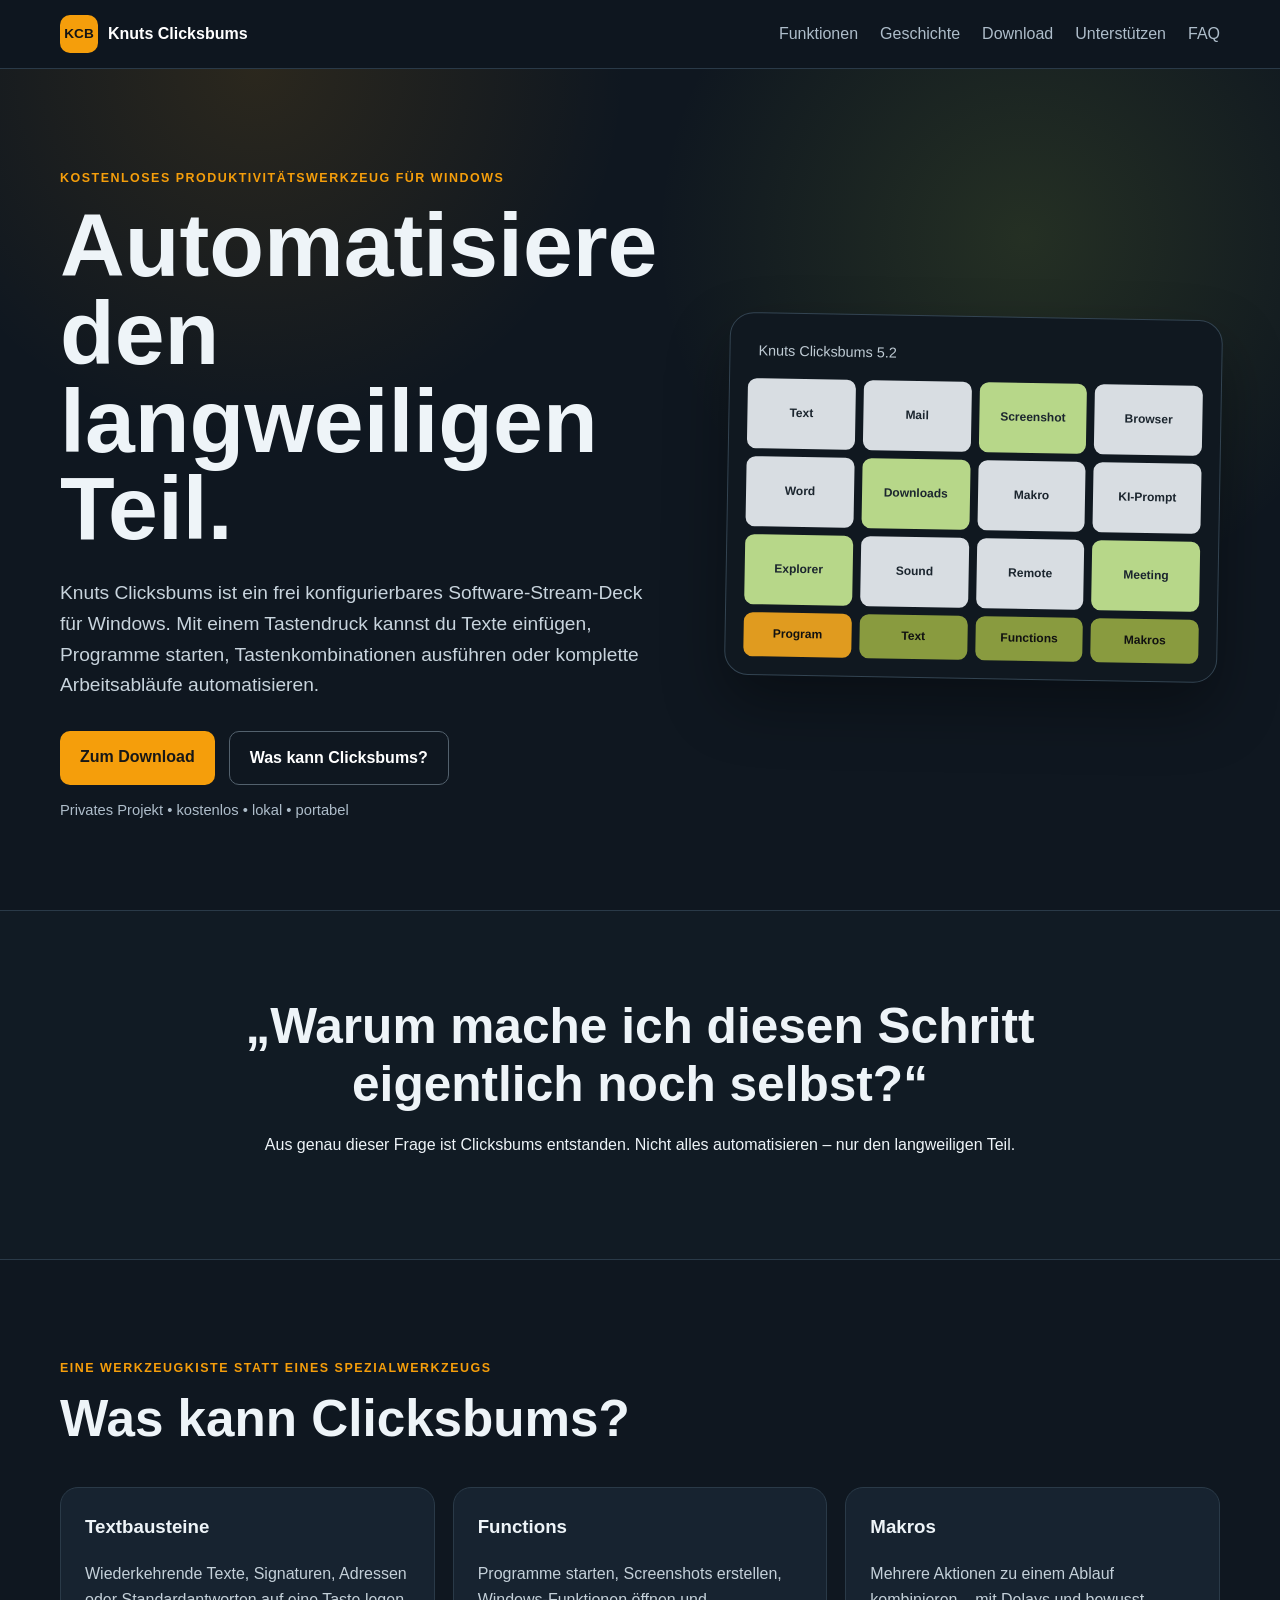
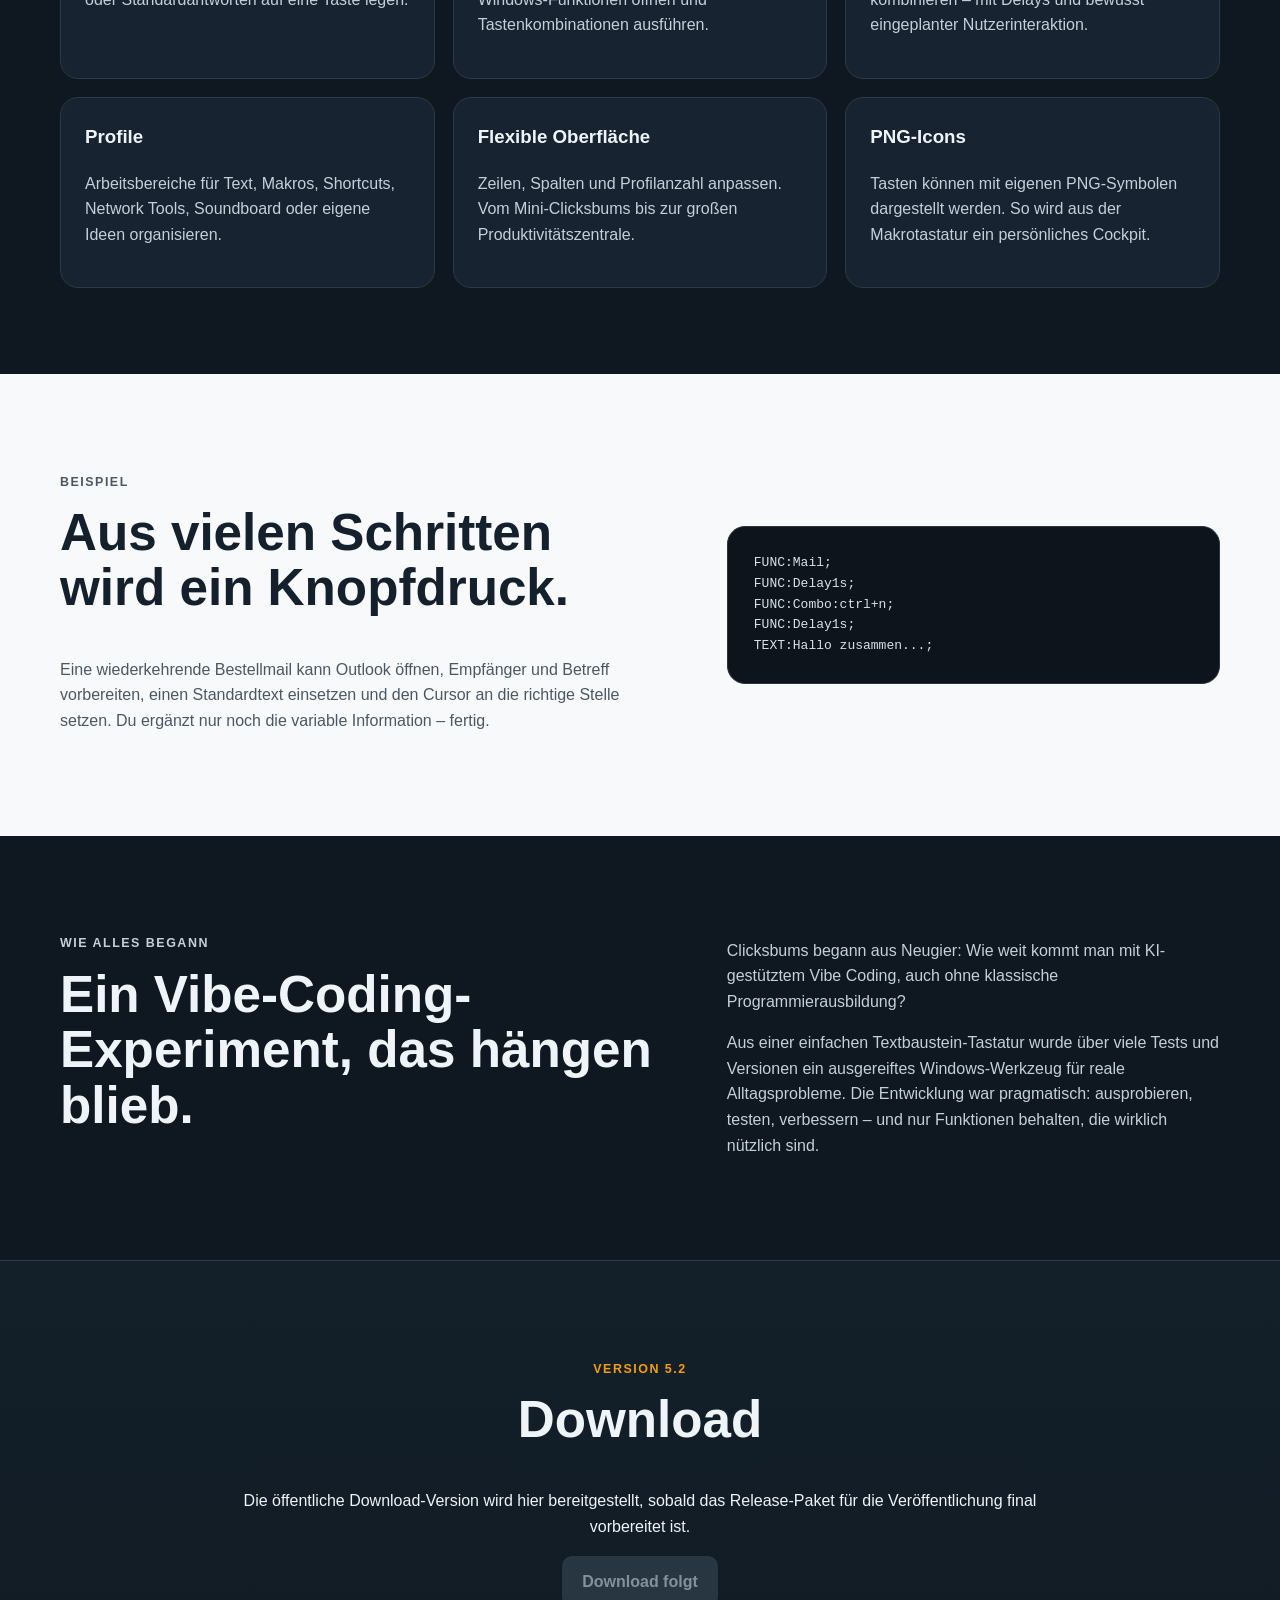
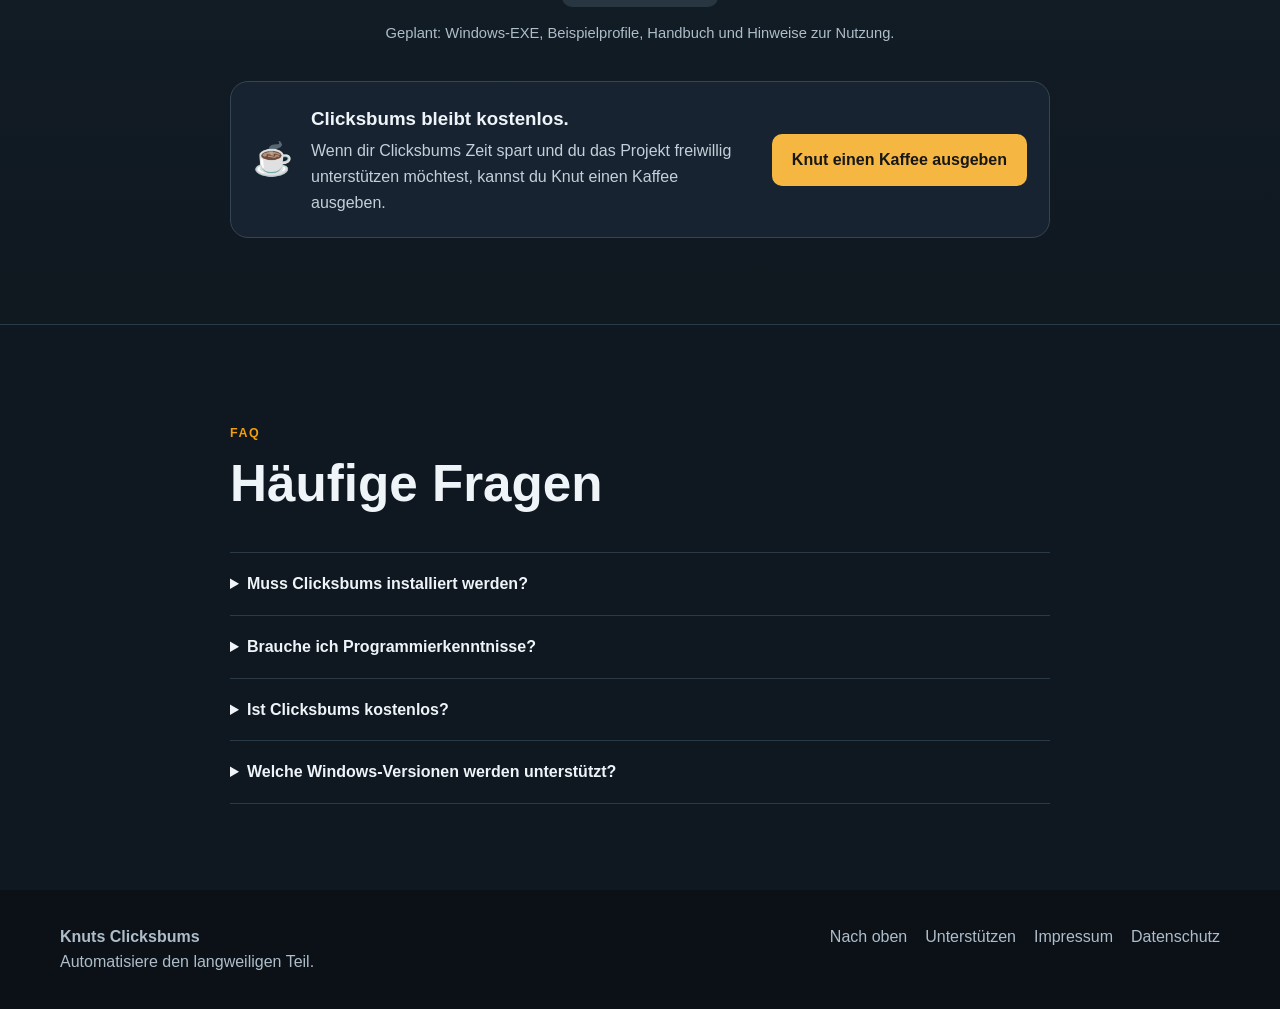
==== index.html @ 3aa2ce36 "Add files via upload" ====
<!doctype html>
<html lang="de">
<head>
  <meta charset="utf-8">
  <meta name="viewport" content="width=device-width,initial-scale=1">
  <meta name="description" content="Knuts Clicksbums – kostenloses Windows-Produktivitätswerkzeug für Textbausteine, Shortcuts, Makros, Profile und wiederkehrende Arbeitsabläufe.">
  <title>Knuts Clicksbums</title>
  <link rel="stylesheet" href="styles.css">
</head>
<body>
  <header class="site-header">
    <div class="wrap nav">
      <a class="brand" href="#top" aria-label="Knuts Clicksbums Startseite">
        <span class="brand-mark">KCB</span>
        <span>Knuts Clicksbums</span>
      </a>
      <nav aria-label="Hauptnavigation">
        <a href="#features">Funktionen</a>
        <a href="#story">Geschichte</a>
        <a href="#download">Download</a>
        <a href="support.html">Unterstützen</a>
        <a href="#faq">FAQ</a>
      </nav>
    </div>
  </header>

  <main id="top">
    <section class="hero">
      <div class="wrap hero-grid">
        <div>
          <p class="eyebrow">Kostenloses Produktivitätswerkzeug für Windows</p>
          <h1>Automatisiere den langweiligen Teil.</h1>
          <p class="lead">Knuts Clicksbums ist ein frei konfigurierbares Software-Stream-Deck für Windows. Mit einem Tastendruck kannst du Texte einfügen, Programme starten, Tastenkombinationen ausführen oder komplette Arbeitsabläufe automatisieren.</p>
          <div class="actions">
            <a class="btn primary" href="#download">Zum Download</a>
            <a class="btn secondary" href="#features">Was kann Clicksbums?</a>
          </div>
          <p class="note">Privates Projekt • kostenlos • lokal • portabel</p>
        </div>
        <div class="mockup" aria-label="Schematische Darstellung der Clicksbums-Oberfläche">
          <div class="mock-title">Knuts Clicksbums 5.2</div>
          <div class="button-grid">
            <span>Text</span><span>Mail</span><span>Screenshot</span><span>Browser</span>
            <span>Word</span><span>Downloads</span><span>Makro</span><span>KI-Prompt</span>
            <span>Explorer</span><span>Sound</span><span>Remote</span><span>Meeting</span>
          </div>
          <div class="profile-row"><span>Program</span><span>Text</span><span>Functions</span><span>Makros</span></div>
        </div>
      </div>
    </section>

    <section class="section statement">
      <div class="wrap narrow">
        <blockquote>„Warum mache ich diesen Schritt eigentlich noch selbst?“</blockquote>
        <p>Aus genau dieser Frage ist Clicksbums entstanden. Nicht alles automatisieren – nur den langweiligen Teil.</p>
      </div>
    </section>

    <section id="features" class="section">
      <div class="wrap">
        <p class="eyebrow">Eine Werkzeugkiste statt eines Spezialwerkzeugs</p>
        <h2>Was kann Clicksbums?</h2>
        <div class="cards">
          <article><h3>Textbausteine</h3><p>Wiederkehrende Texte, Signaturen, Adressen oder Standardantworten auf eine Taste legen.</p></article>
          <article><h3>Functions</h3><p>Programme starten, Screenshots erstellen, Windows-Funktionen öffnen und Tastenkombinationen ausführen.</p></article>
          <article><h3>Makros</h3><p>Mehrere Aktionen zu einem Ablauf kombinieren – mit Delays und bewusst eingeplanter Nutzerinteraktion.</p></article>
          <article><h3>Profile</h3><p>Arbeitsbereiche für Text, Makros, Shortcuts, Network Tools, Soundboard oder eigene Ideen organisieren.</p></article>
          <article><h3>Flexible Oberfläche</h3><p>Zeilen, Spalten und Profilanzahl anpassen. Vom Mini-Clicksbums bis zur großen Produktivitätszentrale.</p></article>
          <article><h3>PNG-Icons</h3><p>Tasten können mit eigenen PNG-Symbolen dargestellt werden. So wird aus der Makrotastatur ein persönliches Cockpit.</p></article>
        </div>
      </div>
    </section>

    <section class="section alt">
      <div class="wrap two-col">
        <div>
          <p class="eyebrow">Beispiel</p>
          <h2>Aus vielen Schritten wird ein Knopfdruck.</h2>
          <p>Eine wiederkehrende Bestellmail kann Outlook öffnen, Empfänger und Betreff vorbereiten, einen Standardtext einsetzen und den Cursor an die richtige Stelle setzen. Du ergänzt nur noch die variable Information – fertig.</p>
        </div>
        <pre class="code"><code>FUNC:Mail;
FUNC:Delay1s;
FUNC:Combo:ctrl+n;
FUNC:Delay1s;
TEXT:Hallo zusammen...;</code></pre>
      </div>
    </section>

    <section id="story" class="section">
      <div class="wrap two-col">
        <div>
          <p class="eyebrow">Wie alles begann</p>
          <h2>Ein Vibe-Coding-Experiment, das hängen blieb.</h2>
        </div>
        <div>
          <p>Clicksbums begann aus Neugier: Wie weit kommt man mit KI-gestütztem Vibe Coding, auch ohne klassische Programmierausbildung?</p>
          <p>Aus einer einfachen Textbaustein-Tastatur wurde über viele Tests und Versionen ein ausgereiftes Windows-Werkzeug für reale Alltagsprobleme. Die Entwicklung war pragmatisch: ausprobieren, testen, verbessern – und nur Funktionen behalten, die wirklich nützlich sind.</p>
        </div>
      </div>
    </section>

    <section id="download" class="section download">
      <div class="wrap narrow center">
        <p class="eyebrow">Version 5.2</p>
        <h2>Download</h2>
        <p>Die öffentliche Download-Version wird hier bereitgestellt, sobald das Release-Paket für die Veröffentlichung final vorbereitet ist.</p>
        <a class="btn disabled" aria-disabled="true">Download folgt</a>
        <p class="small">Geplant: Windows-EXE, Beispielprofile, Handbuch und Hinweise zur Nutzung.</p>
        <div class="support-callout">
          <div class="coffee-icon" aria-hidden="true">☕</div>
          <div>
            <h3>Clicksbums bleibt kostenlos.</h3>
            <p>Wenn dir Clicksbums Zeit spart und du das Projekt freiwillig unterstützen möchtest, kannst du Knut einen Kaffee ausgeben.</p>
          </div>
          <a class="btn coffee" href="support.html">Knut einen Kaffee ausgeben</a>
        </div>
      </div>
    </section>

    <section id="faq" class="section">
      <div class="wrap narrow">
        <p class="eyebrow">FAQ</p>
        <h2>Häufige Fragen</h2>
        <details><summary>Muss Clicksbums installiert werden?</summary><p>Nein. Das Programm ist portabel ausgelegt: Ordner kopieren, EXE starten, fertig.</p></details>
        <details><summary>Brauche ich Programmierkenntnisse?</summary><p>Nein. Tasten werden direkt in Clicksbums programmiert. Für Makros hilft es nur, den gewünschten Ablauf in einzelne Schritte zu zerlegen.</p></details>
        <details><summary>Ist Clicksbums kostenlos?</summary><p>Ja. Das Projekt ist als kostenloses Produktivitätswerkzeug gedacht.</p></details>
        <details><summary>Welche Windows-Versionen werden unterstützt?</summary><p>Die Beispiele und Tests beziehen sich primär auf Windows 10 und Windows 11.</p></details>
      </div>
    </section>
  </main>

  <footer>
    <div class="wrap footer-grid">
      <div><strong>Knuts Clicksbums</strong><br><span>Automatisiere den langweiligen Teil.</span></div>
      <div class="footer-links"><a href="#top">Nach oben</a><a href="support.html">Unterstützen</a><a href="impressum.html">Impressum</a><a href="datenschutz.html">Datenschutz</a></div>
    </div>
  </footer>
  <script src="script.js"></script>
</body>
</html>
---- styles.css ----
:root{--bg:#0f1720;--panel:#172330;--ink:#eef4f8;--muted:#aebdca;--accent:#f59e0b;--accent2:#a8c63a;--line:#2a3a48;--paper:#f7f9fb;--paperink:#14202b;--max:1160px}
*{box-sizing:border-box}html{scroll-behavior:smooth}body{margin:0;font-family:Inter,Segoe UI,Arial,sans-serif;color:var(--ink);background:var(--bg);line-height:1.6}.wrap{width:min(var(--max),calc(100% - 40px));margin:auto}.narrow{max-width:820px}.site-header{position:sticky;top:0;z-index:20;background:rgba(15,23,32,.92);backdrop-filter:blur(12px);border-bottom:1px solid var(--line)}.nav{min-height:68px;display:flex;align-items:center;justify-content:space-between;gap:24px}.brand{display:flex;align-items:center;gap:10px;color:#fff;text-decoration:none;font-weight:800}.brand-mark{display:grid;place-items:center;width:38px;height:38px;border-radius:10px;background:var(--accent);color:#151515;font-size:.85rem}.nav nav{display:flex;gap:22px}.nav nav a,.footer-links a{color:var(--muted);text-decoration:none}.nav nav a:hover,.footer-links a:hover{color:#fff}.hero{padding:88px 0 72px;background:radial-gradient(circle at 80% 20%,rgba(168,198,58,.14),transparent 30%),radial-gradient(circle at 20% 0%,rgba(245,158,11,.12),transparent 28%)}.hero-grid,.two-col{display:grid;grid-template-columns:1.1fr .9fr;gap:64px;align-items:center}.eyebrow{color:var(--accent);text-transform:uppercase;letter-spacing:.12em;font-size:.78rem;font-weight:800}.hero h1{font-size:clamp(2.8rem,7vw,5.7rem);line-height:.98;margin:.1em 0 .28em;max-width:850px}.lead{font-size:1.2rem;color:#c8d4dd;max-width:720px}.actions{display:flex;gap:14px;flex-wrap:wrap;margin:30px 0 14px}.btn{display:inline-block;padding:13px 20px;border-radius:10px;text-decoration:none;font-weight:800}.primary{background:var(--accent);color:#171717}.secondary{border:1px solid #53616d;color:#fff}.disabled{background:#283642;color:#83919c;cursor:not-allowed}.note,.small{color:var(--muted);font-size:.92rem}.mockup{border:1px solid #334452;background:#101820;border-radius:24px;padding:18px;box-shadow:0 28px 60px rgba(0,0,0,.35);transform:rotate(1deg)}.mock-title{padding:8px 10px 16px;color:#bfcbd4;font-size:.9rem}.button-grid{display:grid;grid-template-columns:repeat(4,1fr);gap:8px}.button-grid span,.profile-row span{display:grid;place-items:center;min-height:70px;border-radius:9px;background:#d8dde2;color:#1b252e;font-size:.75rem;font-weight:700;text-align:center;padding:6px}.button-grid span:nth-child(3n){background:#b7d789}.profile-row{display:grid;grid-template-columns:repeat(4,1fr);gap:8px;margin-top:8px}.profile-row span{min-height:44px;background:#899b3f;color:#111}.profile-row span:first-child{background:#e09b1f}.section{padding:86px 0}.statement{text-align:center;background:#111b24;border-top:1px solid var(--line);border-bottom:1px solid var(--line)}blockquote{font-size:clamp(1.8rem,4vw,3.1rem);line-height:1.18;margin:0 0 18px;font-weight:800}.section h2{font-size:clamp(2rem,4vw,3.4rem);line-height:1.08;margin:.15em 0 .8em}.cards{display:grid;grid-template-columns:repeat(3,1fr);gap:18px}.cards article{background:var(--panel);border:1px solid var(--line);border-radius:18px;padding:24px}.cards h3{margin-top:0}.cards p,.two-col p{color:#c4d0d9}.alt{background:var(--paper);color:var(--paperink)}.alt p{color:#4b5863}.code{margin:0;padding:26px;border-radius:18px;background:#0d141b;color:#d8e2e8;overflow:auto;border:1px solid #28333d}.download{background:linear-gradient(180deg,#13202a,#101820);border-top:1px solid var(--line);border-bottom:1px solid var(--line)}.center{text-align:center}details{border-top:1px solid var(--line);padding:18px 0}details:last-child{border-bottom:1px solid var(--line)}summary{cursor:pointer;font-weight:800}details p{color:var(--muted)}footer{padding:34px 0;background:#0b1117;color:var(--muted)}.footer-grid{display:flex;justify-content:space-between;gap:24px}.footer-links{display:flex;gap:18px;flex-wrap:wrap}
@media(max-width:800px){.nav nav{display:none}.hero-grid,.two-col{grid-template-columns:1fr;gap:36px}.hero{padding-top:58px}.cards{grid-template-columns:1fr}.mockup{transform:none}.footer-grid{flex-direction:column}.section{padding:64px 0}}

.support-callout{margin:36px auto 0;display:grid;grid-template-columns:auto 1fr auto;gap:18px;align-items:center;text-align:left;background:#172330;border:1px solid #344655;border-radius:18px;padding:22px;max-width:840px}.support-callout h3{margin:0 0 4px}.support-callout p{margin:0;color:#c4d0d9}.coffee-icon{font-size:2rem}.coffee{background:#f5b642;color:#171717}.support-hero{min-height:calc(100vh - 68px);padding:86px 0;background:radial-gradient(circle at 50% 10%,rgba(245,158,11,.16),transparent 28%),var(--bg)}.support-hero h1{font-size:clamp(2.6rem,6vw,5rem);line-height:1;margin:.12em 0 .35em}.support-lead{margin-left:auto;margin-right:auto}.big-coffee{font-size:4rem;margin-bottom:8px}.support-card{margin:34px auto;padding:30px;background:var(--panel);border:1px solid var(--line);border-radius:22px;max-width:660px}.support-card h2{font-size:2rem;margin:.1em 0 .5em}.support-card p{color:#c4d0d9}.support-note{max-width:720px;margin:28px auto;color:var(--muted)}
@media(max-width:800px){.support-callout{grid-template-columns:1fr;text-align:center}.support-callout .btn{justify-self:center}}

.legal-hero{padding:78px 0 90px;background:radial-gradient(circle at 20% 0%,rgba(245,158,11,.10),transparent 26%),var(--bg)}.legal-page{max-width:860px}.legal-page h1{font-size:clamp(2.7rem,6vw,4.7rem);line-height:1;margin:.12em 0 .3em}.legal-intro{font-size:1.12rem;color:#c8d4dd;margin-bottom:30px}.legal-card{margin:18px 0;padding:24px 26px;background:var(--panel);border:1px solid var(--line);border-radius:18px}.legal-card h2{font-size:1.35rem;margin:0 0 12px}.legal-card p{color:#c4d0d9;margin:.5em 0}.legal-card a{color:#ffd27a}.warning-card{border-color:#8a6321;background:#211b12}.warning-card p{color:#e6d7b8}.placeholder{color:#ffd27a;font-weight:700}a[aria-current="page"]{color:#fff}
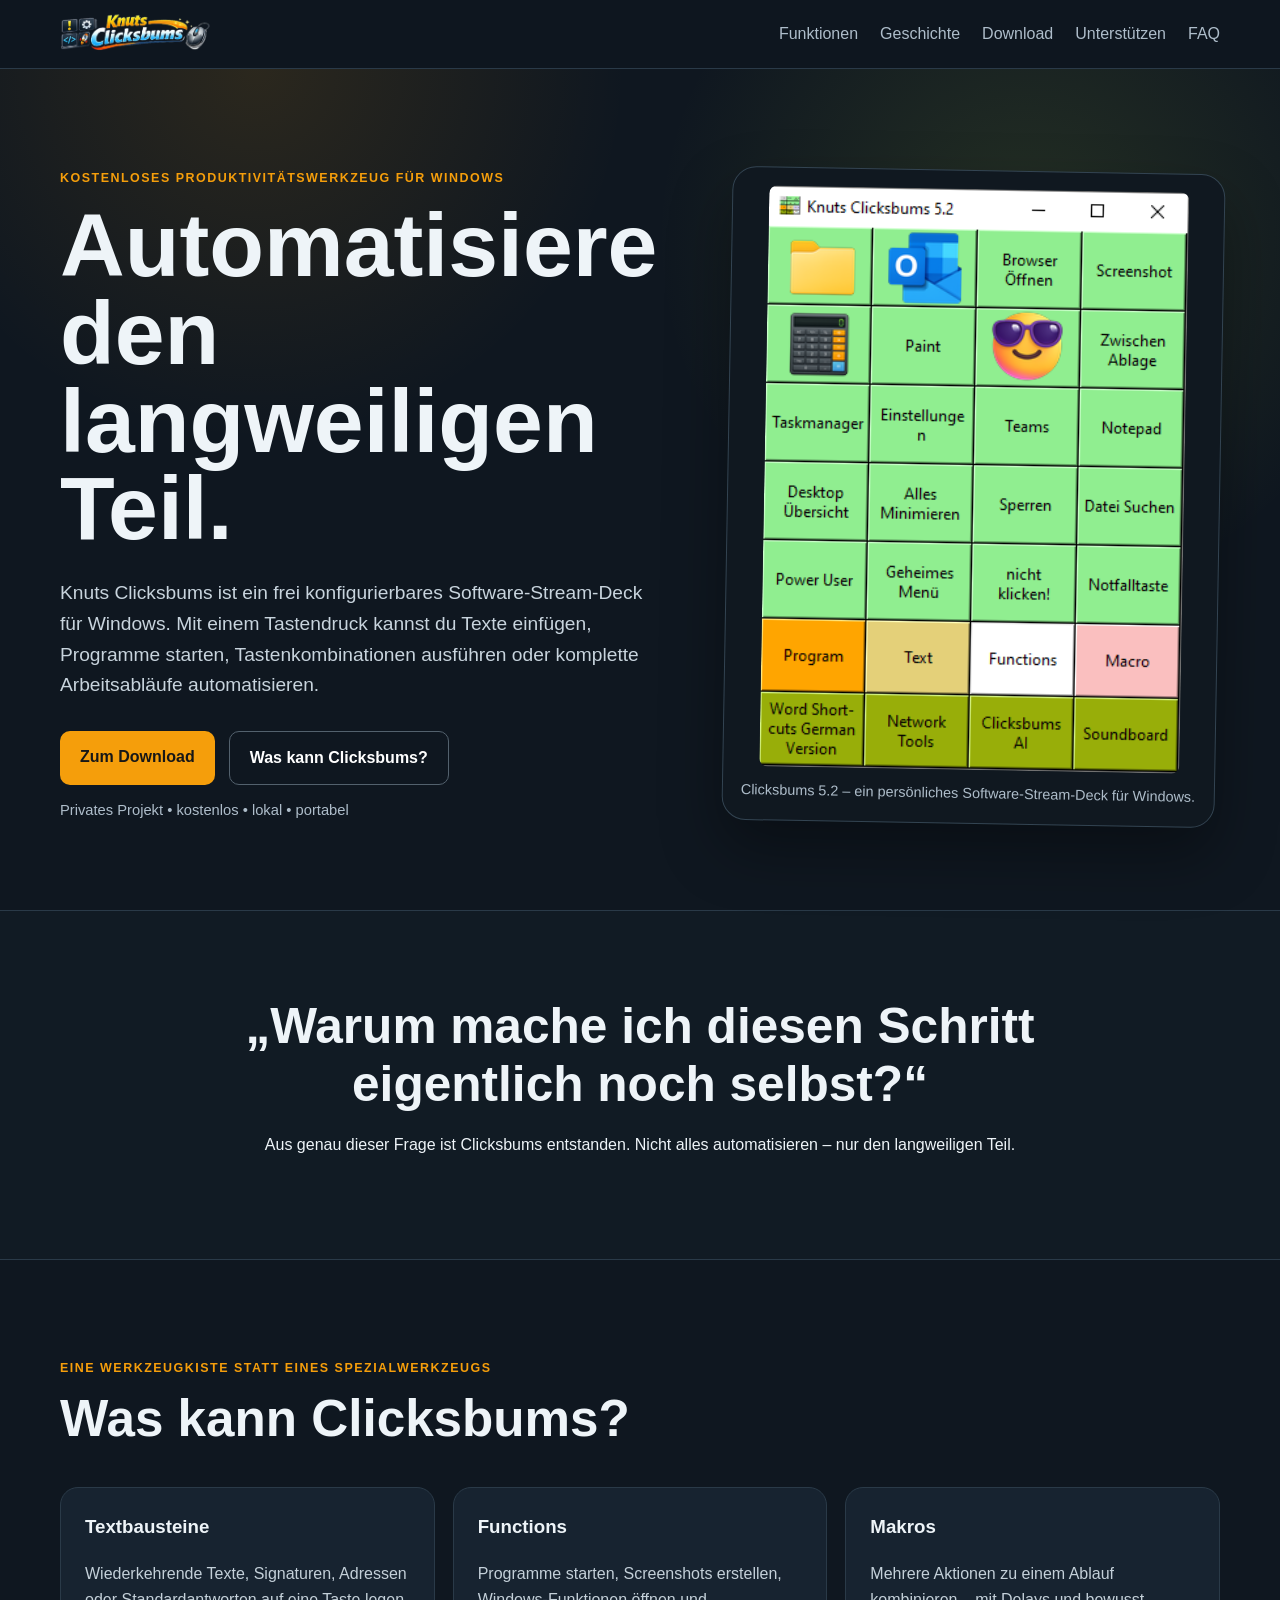
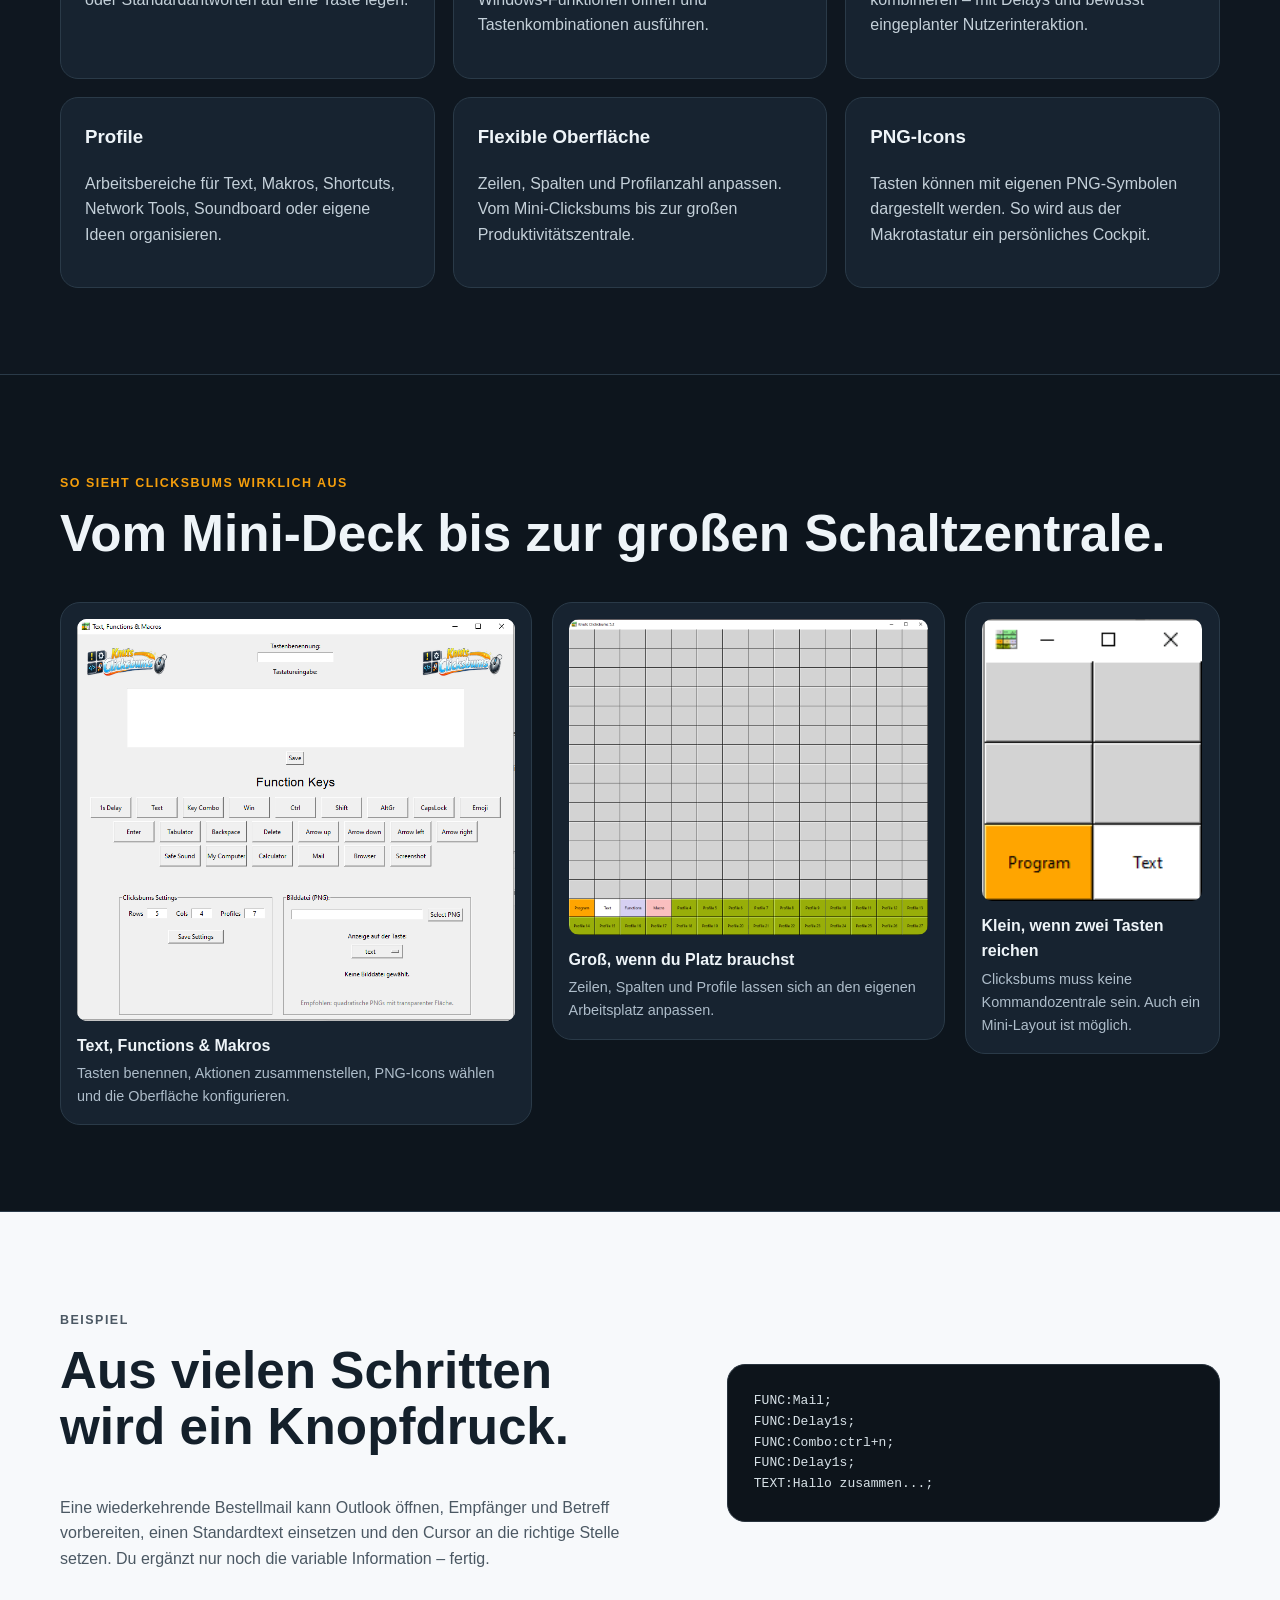
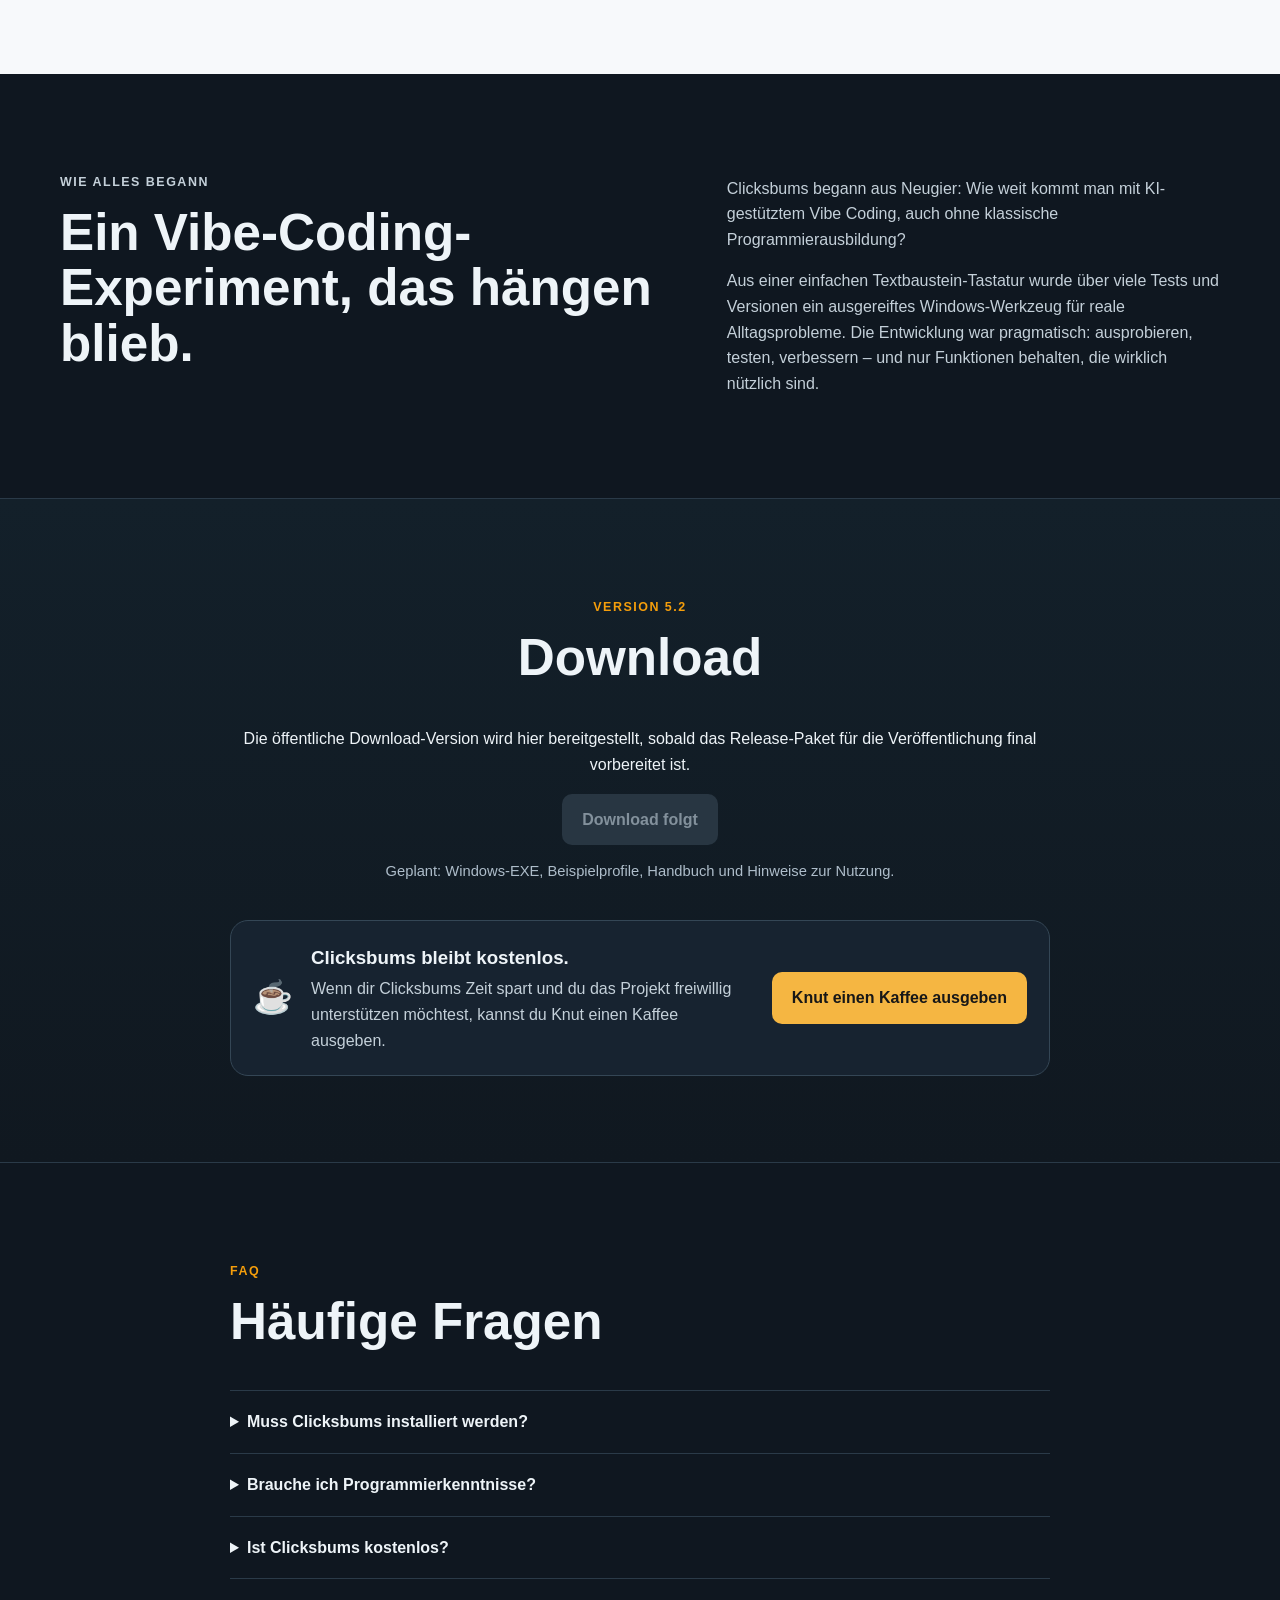
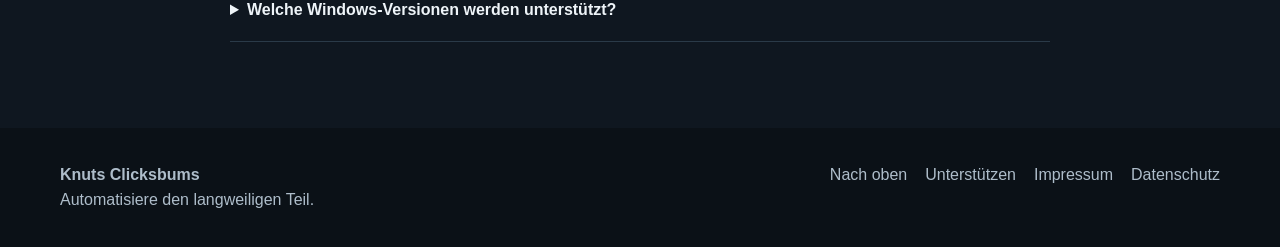
==== commit e98c9971: "Changes in Screenshots for Clicksbums" ====
--- a/index.html
+++ b/index.html
@@ -5,14 +5,14 @@
   <meta name="viewport" content="width=device-width,initial-scale=1">
   <meta name="description" content="Knuts Clicksbums – kostenloses Windows-Produktivitätswerkzeug für Textbausteine, Shortcuts, Makros, Profile und wiederkehrende Arbeitsabläufe.">
   <title>Knuts Clicksbums</title>
+  <link rel="icon" type="image/png" href="assets/logo.png">
   <link rel="stylesheet" href="styles.css">
 </head>
 <body>
   <header class="site-header">
     <div class="wrap nav">
       <a class="brand" href="#top" aria-label="Knuts Clicksbums Startseite">
-        <span class="brand-mark">KCB</span>
-        <span>Knuts Clicksbums</span>
+        <img class="brand-logo" src="assets/logo.png" alt="Knuts Clicksbums Logo">
       </a>
       <nav aria-label="Hauptnavigation">
         <a href="#features">Funktionen</a>
@@ -37,15 +37,10 @@
           </div>
           <p class="note">Privates Projekt • kostenlos • lokal • portabel</p>
         </div>
-        <div class="mockup" aria-label="Schematische Darstellung der Clicksbums-Oberfläche">
-          <div class="mock-title">Knuts Clicksbums 5.2</div>
-          <div class="button-grid">
-            <span>Text</span><span>Mail</span><span>Screenshot</span><span>Browser</span>
-            <span>Word</span><span>Downloads</span><span>Makro</span><span>KI-Prompt</span>
-            <span>Explorer</span><span>Sound</span><span>Remote</span><span>Meeting</span>
-          </div>
-          <div class="profile-row"><span>Program</span><span>Text</span><span>Functions</span><span>Makros</span></div>
-        </div>
+        <figure class="app-shot hero-shot">
+          <img src="assets/clicksbums-main.png" alt="Knuts Clicksbums 5.2 mit konfigurierten Programmtasten und Profilen">
+          <figcaption>Clicksbums 5.2 – ein persönliches Software-Stream-Deck für Windows.</figcaption>
+        </figure>
       </div>
     </section>
 
@@ -67,6 +62,27 @@
           <article><h3>Profile</h3><p>Arbeitsbereiche für Text, Makros, Shortcuts, Network Tools, Soundboard oder eigene Ideen organisieren.</p></article>
           <article><h3>Flexible Oberfläche</h3><p>Zeilen, Spalten und Profilanzahl anpassen. Vom Mini-Clicksbums bis zur großen Produktivitätszentrale.</p></article>
           <article><h3>PNG-Icons</h3><p>Tasten können mit eigenen PNG-Symbolen dargestellt werden. So wird aus der Makrotastatur ein persönliches Cockpit.</p></article>
+        </div>
+      </div>
+    </section>
+
+    <section id="screenshots" class="section screenshots-section">
+      <div class="wrap">
+        <p class="eyebrow">So sieht Clicksbums wirklich aus</p>
+        <h2>Vom Mini-Deck bis zur großen Schaltzentrale.</h2>
+        <div class="screenshot-grid">
+          <figure class="screenshot-card screenshot-editor">
+            <img src="assets/clicksbums-editor.png" alt="Editor für Text, Functions und Makros in Knuts Clicksbums">
+            <figcaption><strong>Text, Functions & Makros</strong><span>Tasten benennen, Aktionen zusammenstellen, PNG-Icons wählen und die Oberfläche konfigurieren.</span></figcaption>
+          </figure>
+          <figure class="screenshot-card">
+            <img src="assets/clicksbums-large.png" alt="Große Clicksbums-Oberfläche mit vielen frei konfigurierbaren Tasten und Profilen">
+            <figcaption><strong>Groß, wenn du Platz brauchst</strong><span>Zeilen, Spalten und Profile lassen sich an den eigenen Arbeitsplatz anpassen.</span></figcaption>
+          </figure>
+          <figure class="screenshot-card mini-card">
+            <img src="assets/clicksbums-mini.png" alt="Sehr kleine Clicksbums-Oberfläche mit zwei Tasten und zwei Profilen">
+            <figcaption><strong>Klein, wenn zwei Tasten reichen</strong><span>Clicksbums muss keine Kommandozentrale sein. Auch ein Mini-Layout ist möglich.</span></figcaption>
+          </figure>
         </div>
       </div>
     </section>
--- a/styles.css
+++ b/styles.css
@@ -6,3 +6,8 @@
 @media(max-width:800px){.support-callout{grid-template-columns:1fr;text-align:center}.support-callout .btn{justify-self:center}}
 
 .legal-hero{padding:78px 0 90px;background:radial-gradient(circle at 20% 0%,rgba(245,158,11,.10),transparent 26%),var(--bg)}.legal-page{max-width:860px}.legal-page h1{font-size:clamp(2.7rem,6vw,4.7rem);line-height:1;margin:.12em 0 .3em}.legal-intro{font-size:1.12rem;color:#c8d4dd;margin-bottom:30px}.legal-card{margin:18px 0;padding:24px 26px;background:var(--panel);border:1px solid var(--line);border-radius:18px}.legal-card h2{font-size:1.35rem;margin:0 0 12px}.legal-card p{color:#c4d0d9;margin:.5em 0}.legal-card a{color:#ffd27a}.warning-card{border-color:#8a6321;background:#211b12}.warning-card p{color:#e6d7b8}.placeholder{color:#ffd27a;font-weight:700}a[aria-current="page"]{color:#fff}
+
+/* V5: echtes Logo und Screenshots */
+.brand-logo{display:block;width:190px;max-height:52px;object-fit:contain;object-position:left center}.hero-shot{margin:0;background:#101820;border:1px solid #334452;border-radius:24px;padding:18px;box-shadow:0 28px 60px rgba(0,0,0,.35);transform:rotate(1deg)}.hero-shot img{display:block;width:min(100%,420px);height:auto;margin:auto;border-radius:8px}.app-shot figcaption,.screenshot-card figcaption{color:var(--muted);font-size:.9rem;margin-top:12px}.screenshots-section{background:#0d151d;border-top:1px solid var(--line);border-bottom:1px solid var(--line)}.screenshot-grid{display:grid;grid-template-columns:1.2fr 1fr .65fr;gap:20px;align-items:start}.screenshot-card{margin:0;background:var(--panel);border:1px solid var(--line);border-radius:20px;padding:16px;overflow:hidden}.screenshot-card img{display:block;width:100%;height:auto;border-radius:10px;background:#fff}.screenshot-card figcaption{display:flex;flex-direction:column;gap:4px}.screenshot-card figcaption strong{color:var(--ink);font-size:1rem}.screenshot-card figcaption span{color:var(--muted)}.mini-card img{max-width:220px;margin:auto}.screenshot-editor img{aspect-ratio:auto;object-fit:contain}
+@media(max-width:900px){.screenshot-grid{grid-template-columns:1fr 1fr}.screenshot-editor{grid-column:1/-1}.brand-logo{width:165px}.hero-shot{transform:none}}
+@media(max-width:620px){.screenshot-grid{grid-template-columns:1fr}.screenshot-editor{grid-column:auto}.brand-logo{width:150px}.hero-shot img{max-width:320px}}
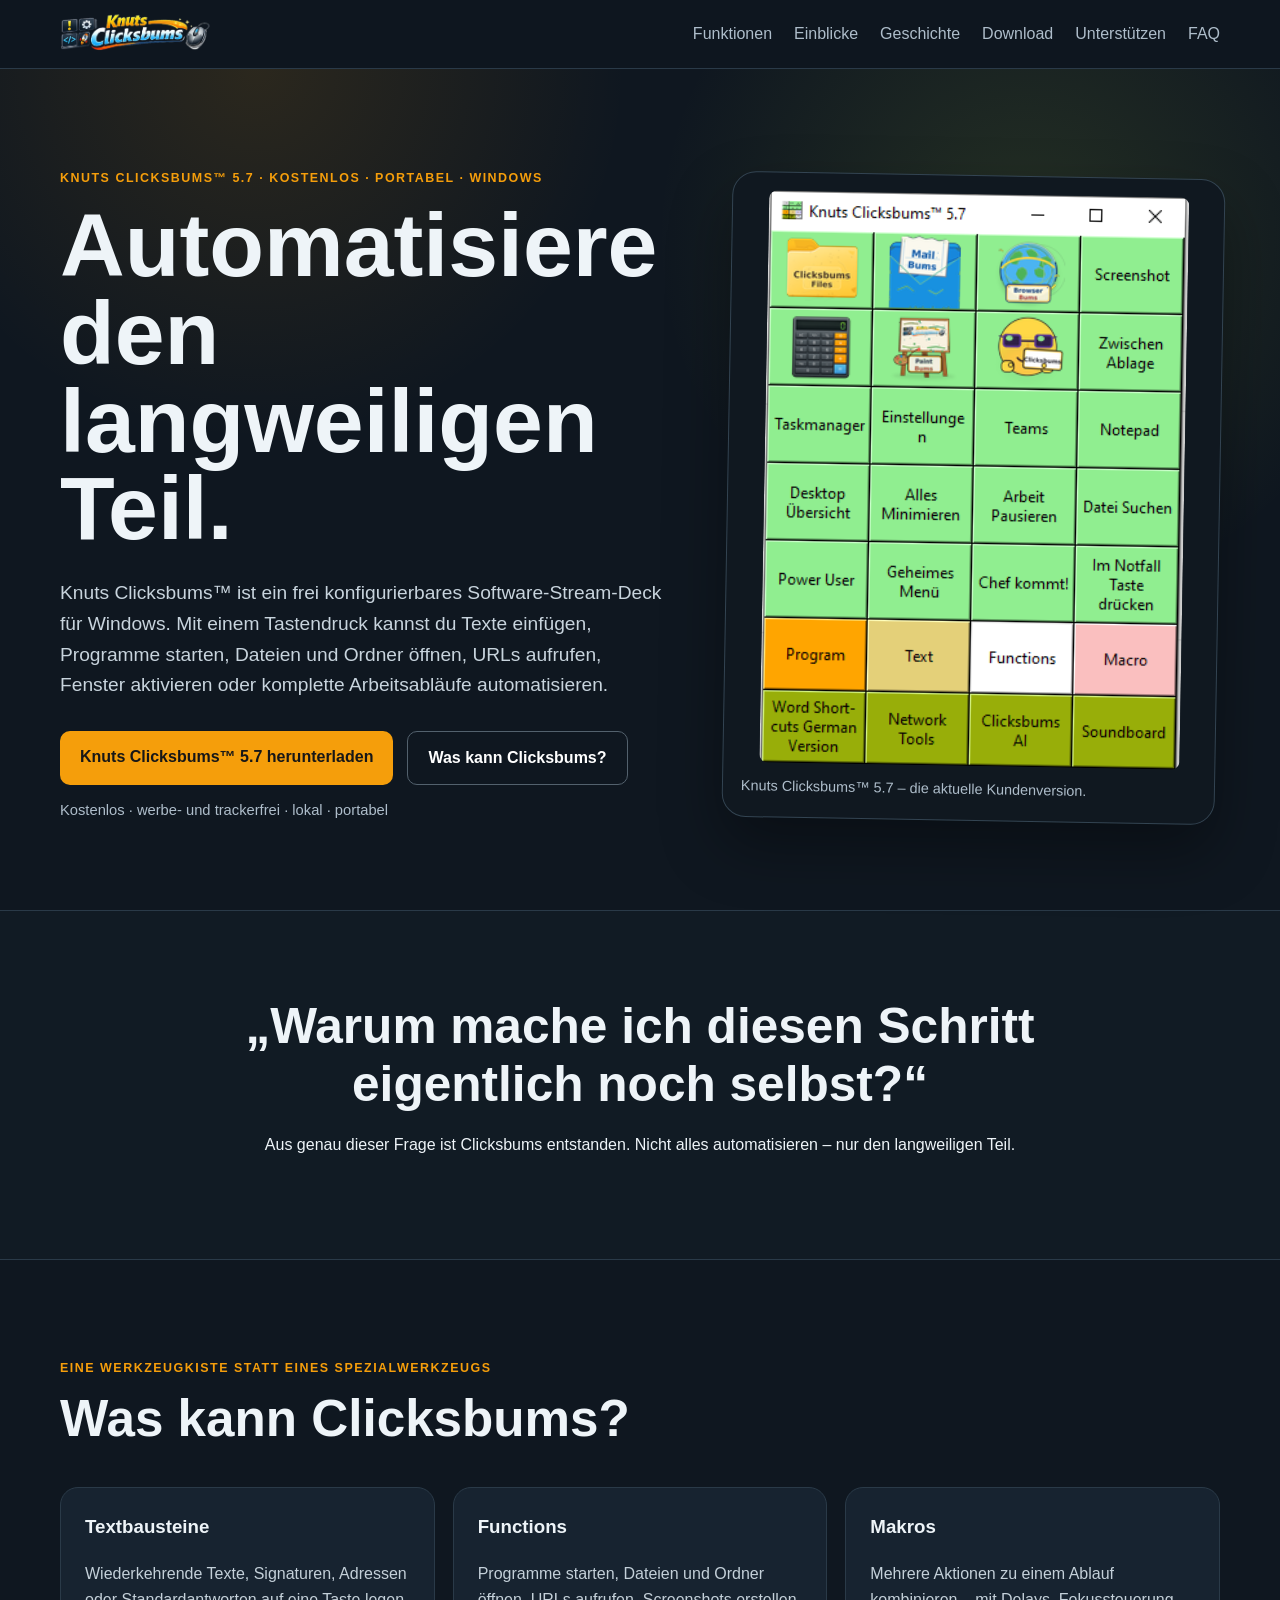
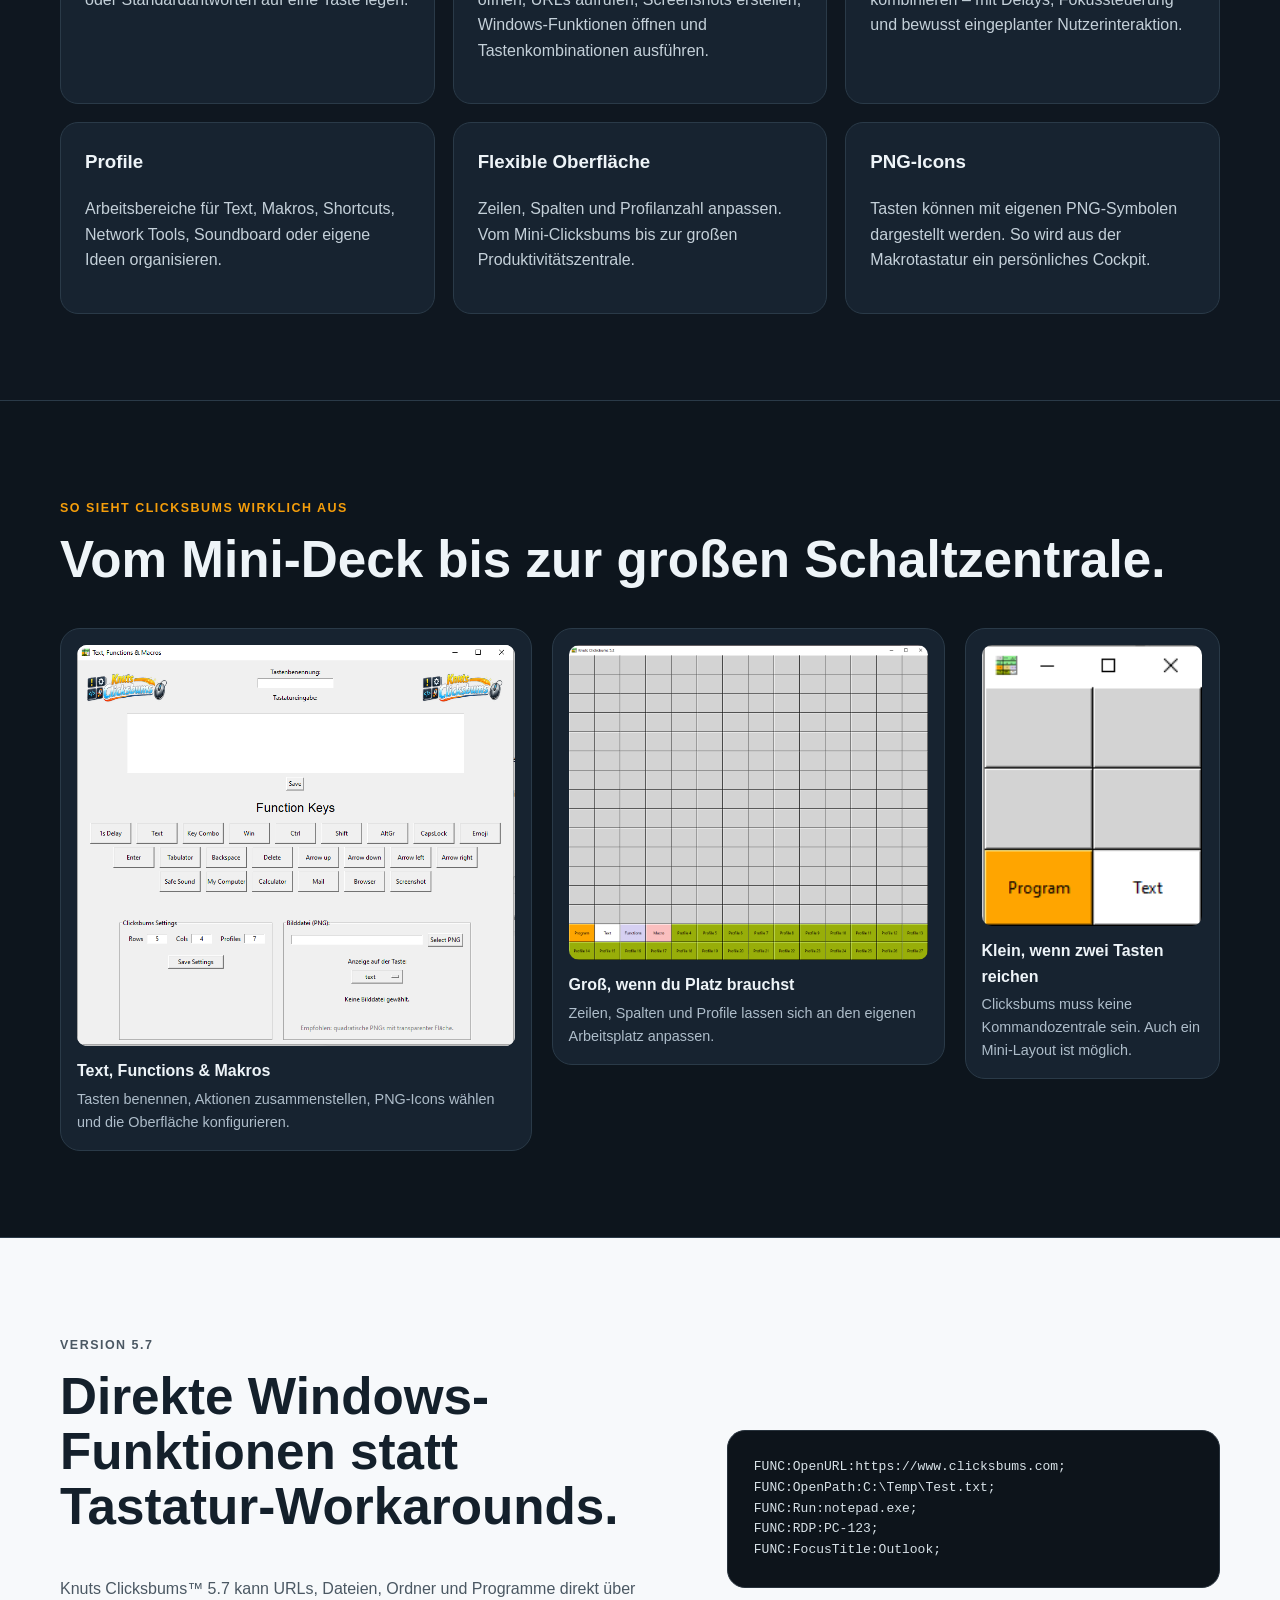
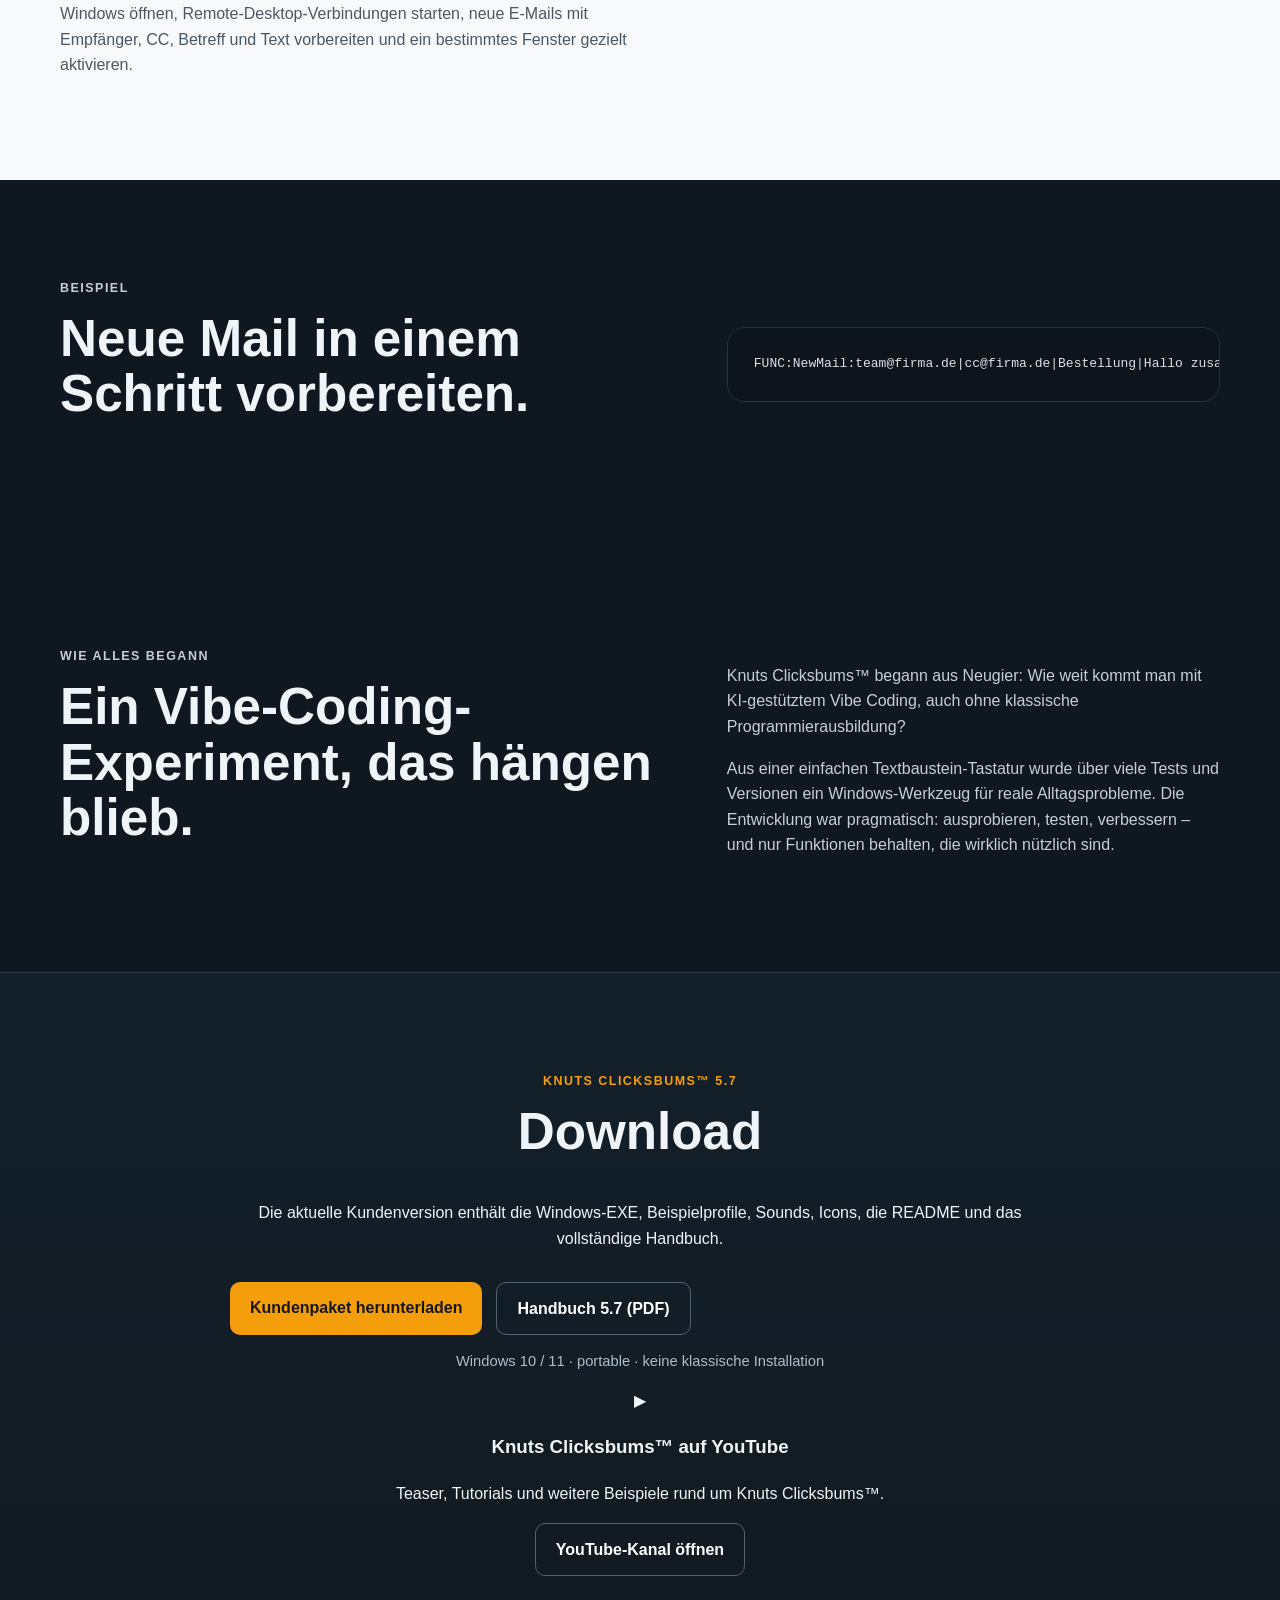
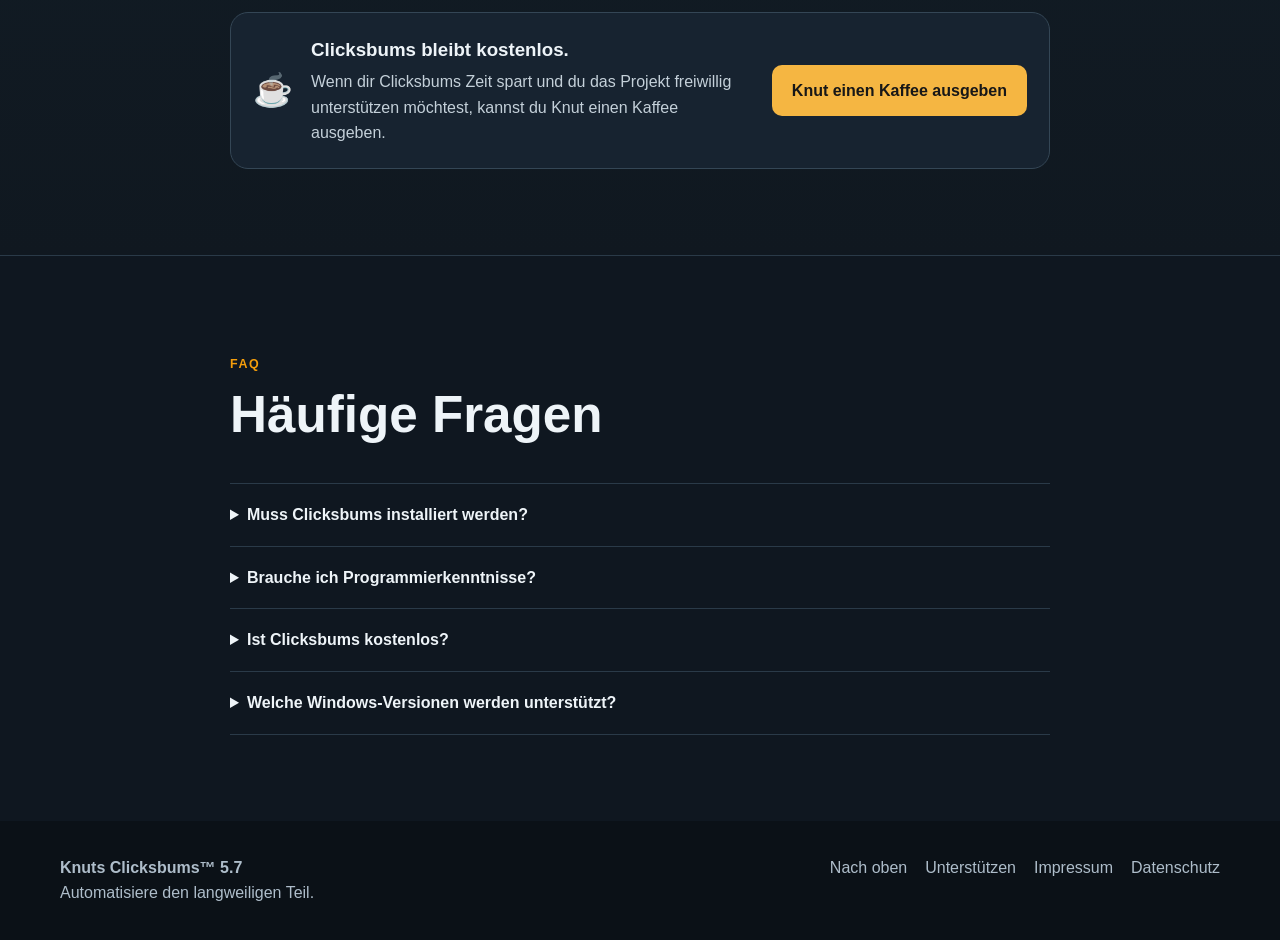
==== commit 6b9dd85c: "Update website for Knuts Clicksbums 5.7" ====
--- a/index.html
+++ b/index.html
@@ -3,8 +3,8 @@
 <head>
   <meta charset="utf-8">
   <meta name="viewport" content="width=device-width,initial-scale=1">
-  <meta name="description" content="Knuts Clicksbums – kostenloses Windows-Produktivitätswerkzeug für Textbausteine, Shortcuts, Makros, Profile und wiederkehrende Arbeitsabläufe.">
-  <title>Knuts Clicksbums</title>
+  <meta name="description" content="Knuts Clicksbums™ 5.7 – kostenloses, portables Windows-Produktivitätswerkzeug für Textbausteine, Shortcuts, Makros, Profile und wiederkehrende Arbeitsabläufe.">
+  <title>Knuts Clicksbums™ 5.7</title>
   <link rel="icon" type="image/png" href="assets/logo.png">
   <link rel="stylesheet" href="styles.css">
 </head>
@@ -16,6 +16,7 @@
       </a>
       <nav aria-label="Hauptnavigation">
         <a href="#features">Funktionen</a>
+        <a href="#screenshots">Einblicke</a>
         <a href="#story">Geschichte</a>
         <a href="#download">Download</a>
         <a href="support.html">Unterstützen</a>
@@ -28,18 +29,18 @@
     <section class="hero">
       <div class="wrap hero-grid">
         <div>
-          <p class="eyebrow">Kostenloses Produktivitätswerkzeug für Windows</p>
+          <p class="eyebrow">Knuts Clicksbums™ 5.7 · kostenlos · portabel · Windows</p>
           <h1>Automatisiere den langweiligen Teil.</h1>
-          <p class="lead">Knuts Clicksbums ist ein frei konfigurierbares Software-Stream-Deck für Windows. Mit einem Tastendruck kannst du Texte einfügen, Programme starten, Tastenkombinationen ausführen oder komplette Arbeitsabläufe automatisieren.</p>
+          <p class="lead">Knuts Clicksbums™ ist ein frei konfigurierbares Software-Stream-Deck für Windows. Mit einem Tastendruck kannst du Texte einfügen, Programme starten, Dateien und Ordner öffnen, URLs aufrufen, Fenster aktivieren oder komplette Arbeitsabläufe automatisieren.</p>
           <div class="actions">
-            <a class="btn primary" href="#download">Zum Download</a>
+            <a class="btn primary" href="#download">Knuts Clicksbums™ 5.7 herunterladen</a>
             <a class="btn secondary" href="#features">Was kann Clicksbums?</a>
           </div>
-          <p class="note">Privates Projekt • kostenlos • lokal • portabel</p>
+          <p class="note">Kostenlos · werbe- und trackerfrei · lokal · portabel</p>
         </div>
         <figure class="app-shot hero-shot">
-          <img src="assets/clicksbums-main.png" alt="Knuts Clicksbums 5.2 mit konfigurierten Programmtasten und Profilen">
-          <figcaption>Clicksbums 5.2 – ein persönliches Software-Stream-Deck für Windows.</figcaption>
+          <img src="assets/clicksbums-main.png" alt="Knuts Clicksbums 5.7 mit aktuellen Kundenversion-Icons und Profilen">
+          <figcaption>Knuts Clicksbums™ 5.7 – die aktuelle Kundenversion.</figcaption>
         </figure>
       </div>
     </section>
@@ -57,8 +58,8 @@
         <h2>Was kann Clicksbums?</h2>
         <div class="cards">
           <article><h3>Textbausteine</h3><p>Wiederkehrende Texte, Signaturen, Adressen oder Standardantworten auf eine Taste legen.</p></article>
-          <article><h3>Functions</h3><p>Programme starten, Screenshots erstellen, Windows-Funktionen öffnen und Tastenkombinationen ausführen.</p></article>
-          <article><h3>Makros</h3><p>Mehrere Aktionen zu einem Ablauf kombinieren – mit Delays und bewusst eingeplanter Nutzerinteraktion.</p></article>
+          <article><h3>Functions</h3><p>Programme starten, Dateien und Ordner öffnen, URLs aufrufen, Screenshots erstellen, Windows-Funktionen öffnen und Tastenkombinationen ausführen.</p></article>
+          <article><h3>Makros</h3><p>Mehrere Aktionen zu einem Ablauf kombinieren – mit Delays, Fokussteuerung und bewusst eingeplanter Nutzerinteraktion.</p></article>
           <article><h3>Profile</h3><p>Arbeitsbereiche für Text, Makros, Shortcuts, Network Tools, Soundboard oder eigene Ideen organisieren.</p></article>
           <article><h3>Flexible Oberfläche</h3><p>Zeilen, Spalten und Profilanzahl anpassen. Vom Mini-Clicksbums bis zur großen Produktivitätszentrale.</p></article>
           <article><h3>PNG-Icons</h3><p>Tasten können mit eigenen PNG-Symbolen dargestellt werden. So wird aus der Makrotastatur ein persönliches Cockpit.</p></article>
@@ -73,7 +74,7 @@
         <div class="screenshot-grid">
           <figure class="screenshot-card screenshot-editor">
             <img src="assets/clicksbums-editor.png" alt="Editor für Text, Functions und Makros in Knuts Clicksbums">
-            <figcaption><strong>Text, Functions & Makros</strong><span>Tasten benennen, Aktionen zusammenstellen, PNG-Icons wählen und die Oberfläche konfigurieren.</span></figcaption>
+            <figcaption><strong>Text, Functions &amp; Makros</strong><span>Tasten benennen, Aktionen zusammenstellen, PNG-Icons wählen und die Oberfläche konfigurieren.</span></figcaption>
           </figure>
           <figure class="screenshot-card">
             <img src="assets/clicksbums-large.png" alt="Große Clicksbums-Oberfläche mit vielen frei konfigurierbaren Tasten und Profilen">
@@ -90,15 +91,25 @@
     <section class="section alt">
       <div class="wrap two-col">
         <div>
+          <p class="eyebrow">Version 5.7</p>
+          <h2>Direkte Windows-Funktionen statt Tastatur-Workarounds.</h2>
+          <p>Knuts Clicksbums™ 5.7 kann URLs, Dateien, Ordner und Programme direkt über Windows öffnen, Remote-Desktop-Verbindungen starten, neue E-Mails mit Empfänger, CC, Betreff und Text vorbereiten und ein bestimmtes Fenster gezielt aktivieren.</p>
+        </div>
+        <pre class="code"><code>FUNC:OpenURL:https://www.clicksbums.com;
+FUNC:OpenPath:C:\Temp\Test.txt;
+FUNC:Run:notepad.exe;
+FUNC:RDP:PC-123;
+FUNC:FocusTitle:Outlook;</code></pre>
+      </div>
+    </section>
+
+    <section class="section">
+      <div class="wrap two-col">
+        <div>
           <p class="eyebrow">Beispiel</p>
-          <h2>Aus vielen Schritten wird ein Knopfdruck.</h2>
-          <p>Eine wiederkehrende Bestellmail kann Outlook öffnen, Empfänger und Betreff vorbereiten, einen Standardtext einsetzen und den Cursor an die richtige Stelle setzen. Du ergänzt nur noch die variable Information – fertig.</p>
+          <h2>Neue Mail in einem Schritt vorbereiten.</h2>
         </div>
-        <pre class="code"><code>FUNC:Mail;
-FUNC:Delay1s;
-FUNC:Combo:ctrl+n;
-FUNC:Delay1s;
-TEXT:Hallo zusammen...;</code></pre>
+        <pre class="code"><code>FUNC:NewMail:team@firma.de|cc@firma.de|Bestellung|Hallo zusammen,\n\nbitte Bestellung prüfen.\n\nDanke!;</code></pre>
       </div>
     </section>
 
@@ -109,19 +120,32 @@
           <h2>Ein Vibe-Coding-Experiment, das hängen blieb.</h2>
         </div>
         <div>
-          <p>Clicksbums begann aus Neugier: Wie weit kommt man mit KI-gestütztem Vibe Coding, auch ohne klassische Programmierausbildung?</p>
-          <p>Aus einer einfachen Textbaustein-Tastatur wurde über viele Tests und Versionen ein ausgereiftes Windows-Werkzeug für reale Alltagsprobleme. Die Entwicklung war pragmatisch: ausprobieren, testen, verbessern – und nur Funktionen behalten, die wirklich nützlich sind.</p>
+          <p>Knuts Clicksbums™ begann aus Neugier: Wie weit kommt man mit KI-gestütztem Vibe Coding, auch ohne klassische Programmierausbildung?</p>
+          <p>Aus einer einfachen Textbaustein-Tastatur wurde über viele Tests und Versionen ein Windows-Werkzeug für reale Alltagsprobleme. Die Entwicklung war pragmatisch: ausprobieren, testen, verbessern – und nur Funktionen behalten, die wirklich nützlich sind.</p>
         </div>
       </div>
     </section>
 
     <section id="download" class="section download">
       <div class="wrap narrow center">
-        <p class="eyebrow">Version 5.2</p>
+        <p class="eyebrow">Knuts Clicksbums™ 5.7</p>
         <h2>Download</h2>
-        <p>Die öffentliche Download-Version wird hier bereitgestellt, sobald das Release-Paket für die Veröffentlichung final vorbereitet ist.</p>
-        <a class="btn disabled" aria-disabled="true">Download folgt</a>
-        <p class="small">Geplant: Windows-EXE, Beispielprofile, Handbuch und Hinweise zur Nutzung.</p>
+        <p>Die aktuelle Kundenversion enthält die Windows-EXE, Beispielprofile, Sounds, Icons, die README und das vollständige Handbuch.</p>
+        <div class="actions center-actions">
+          <a class="btn primary" href="https://github.com/Nyquist2703/clicksbums-website/releases/latest/download/Knuts_Clicksbums_5_7.zip">Kundenpaket herunterladen</a>
+          <a class="btn secondary" href="assets/Knuts_Clicksbums_Handbuch_5_7.pdf" target="_blank" rel="noopener noreferrer">Handbuch 5.7 (PDF)</a>
+        </div>
+        <p class="small">Windows 10 / 11 · portable · keine klassische Installation</p>
+
+        <div class="media-callout">
+          <div class="media-icon" aria-hidden="true">▶</div>
+          <div>
+            <h3>Knuts Clicksbums™ auf YouTube</h3>
+            <p>Teaser, Tutorials und weitere Beispiele rund um Knuts Clicksbums™.</p>
+          </div>
+          <a class="btn secondary" href="https://www.youtube.com/channel/UCEVpEHgfdVlY5BGdTfYUTDg" target="_blank" rel="noopener noreferrer">YouTube-Kanal öffnen</a>
+        </div>
+
         <div class="support-callout">
           <div class="coffee-icon" aria-hidden="true">☕</div>
           <div>
@@ -139,7 +163,7 @@
         <h2>Häufige Fragen</h2>
         <details><summary>Muss Clicksbums installiert werden?</summary><p>Nein. Das Programm ist portabel ausgelegt: Ordner kopieren, EXE starten, fertig.</p></details>
         <details><summary>Brauche ich Programmierkenntnisse?</summary><p>Nein. Tasten werden direkt in Clicksbums programmiert. Für Makros hilft es nur, den gewünschten Ablauf in einzelne Schritte zu zerlegen.</p></details>
-        <details><summary>Ist Clicksbums kostenlos?</summary><p>Ja. Das Projekt ist als kostenloses Produktivitätswerkzeug gedacht.</p></details>
+        <details><summary>Ist Clicksbums kostenlos?</summary><p>Ja. Knuts Clicksbums™ wird kostenlos bereitgestellt. Freiwillige Unterstützung ist möglich.</p></details>
         <details><summary>Welche Windows-Versionen werden unterstützt?</summary><p>Die Beispiele und Tests beziehen sich primär auf Windows 10 und Windows 11.</p></details>
       </div>
     </section>
@@ -147,7 +171,7 @@
 
   <footer>
     <div class="wrap footer-grid">
-      <div><strong>Knuts Clicksbums</strong><br><span>Automatisiere den langweiligen Teil.</span></div>
+      <div><strong>Knuts Clicksbums™ 5.7</strong><br><span>Automatisiere den langweiligen Teil.</span></div>
       <div class="footer-links"><a href="#top">Nach oben</a><a href="support.html">Unterstützen</a><a href="impressum.html">Impressum</a><a href="datenschutz.html">Datenschutz</a></div>
     </div>
   </footer>
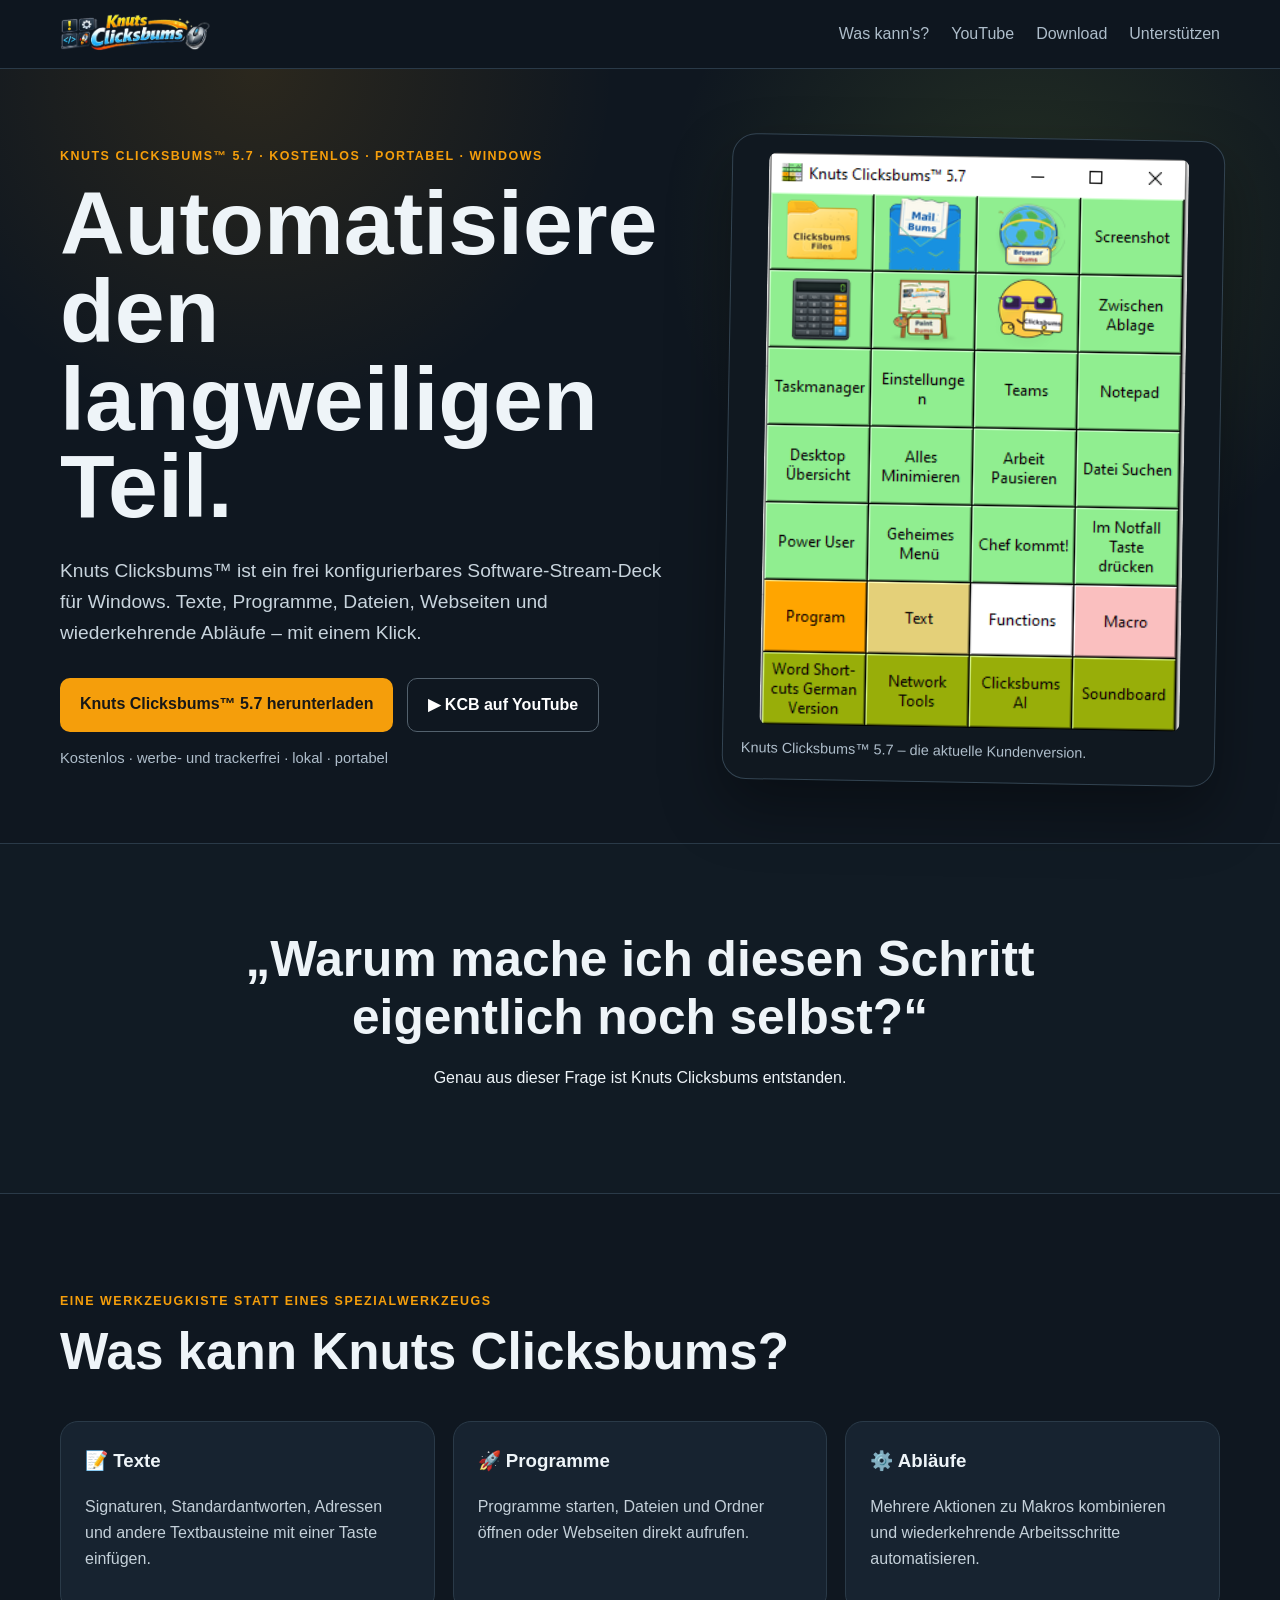
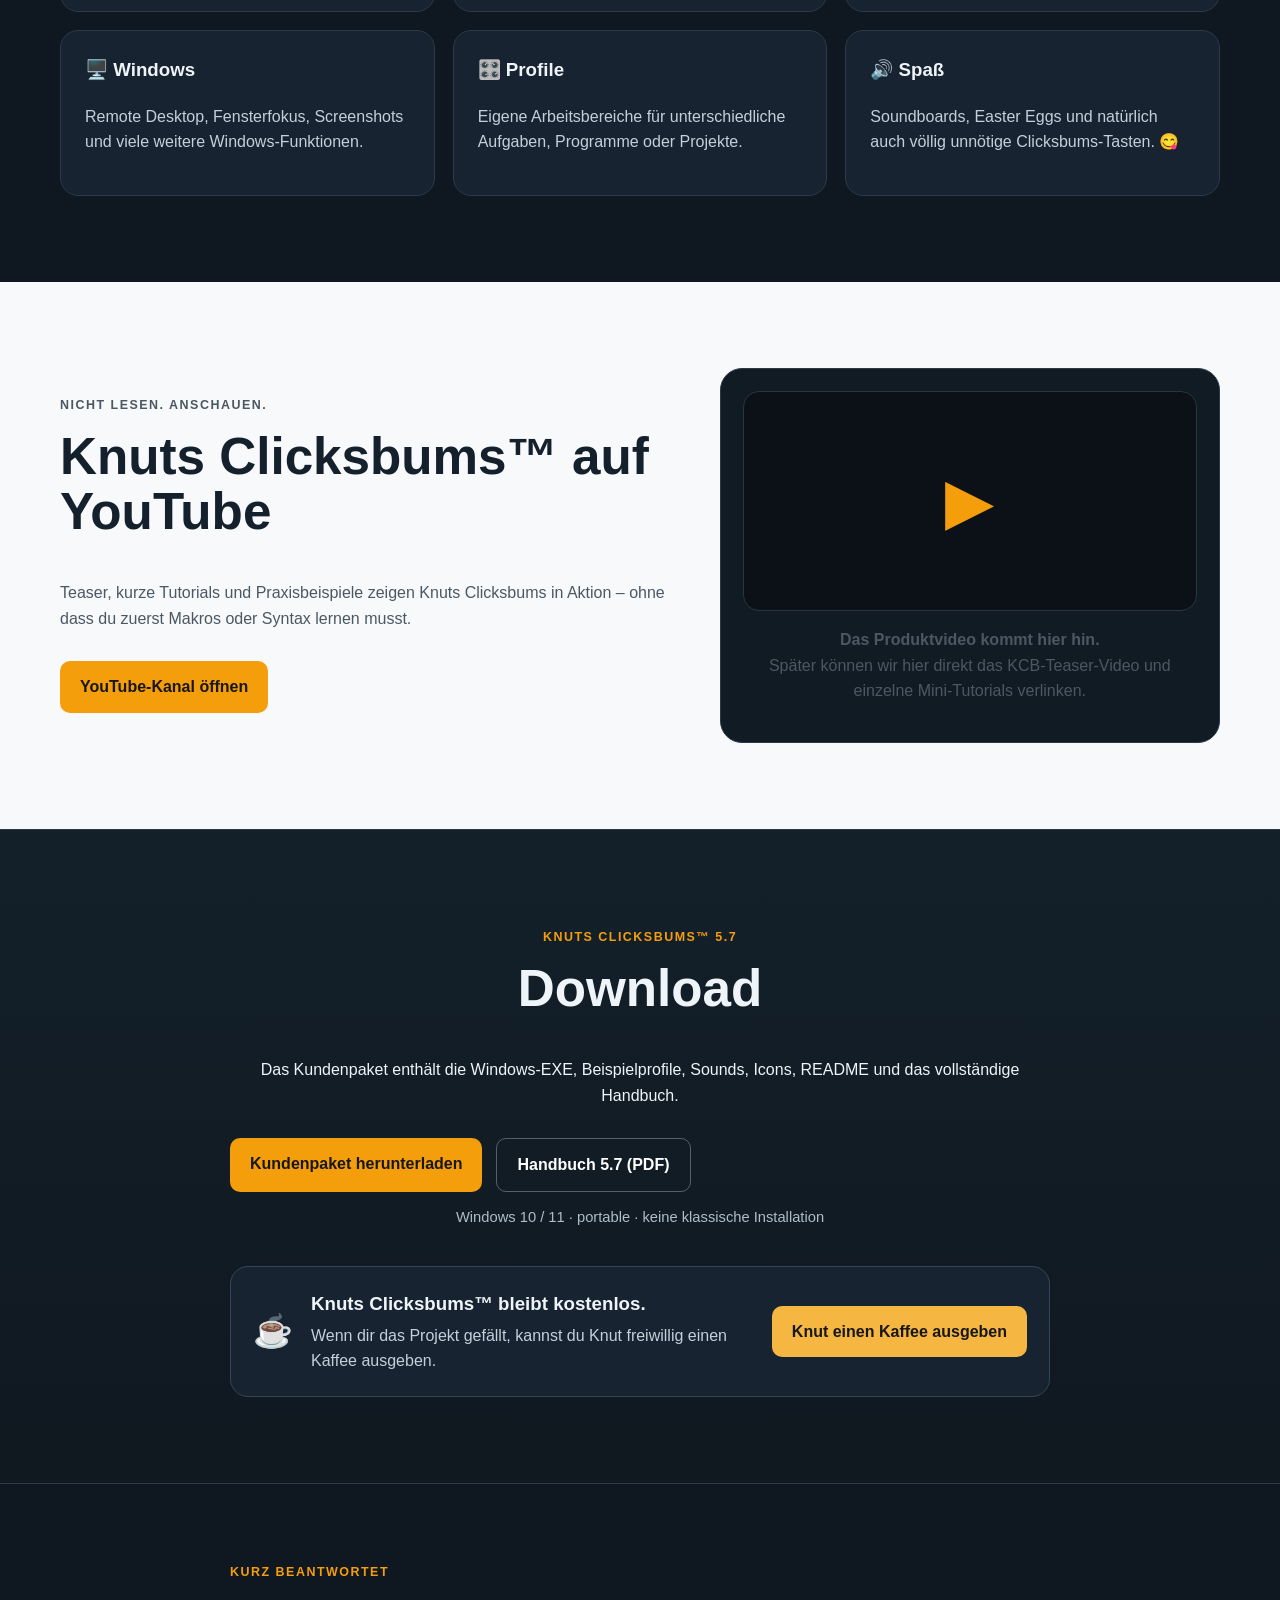
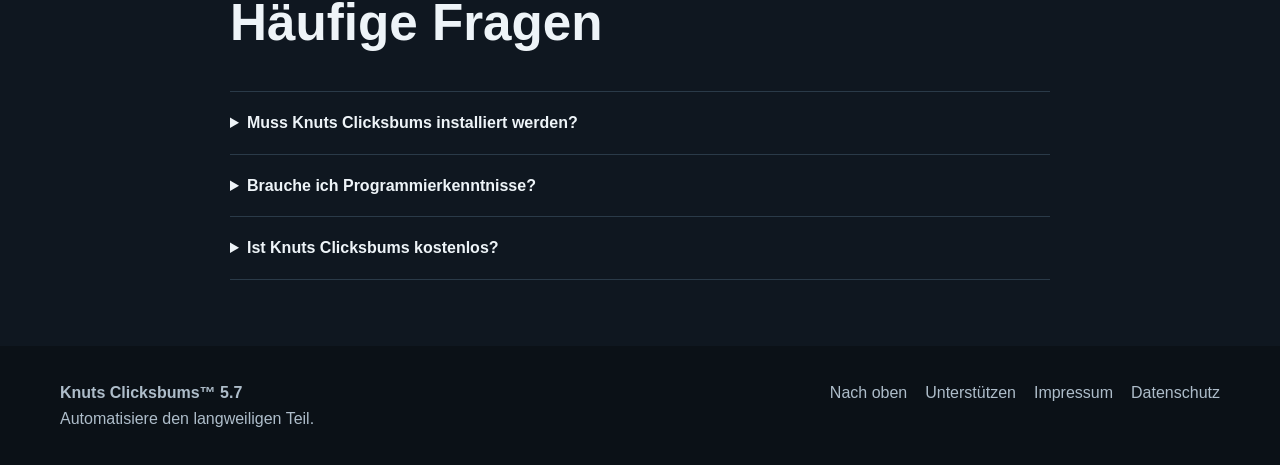
==== commit cfb1b821: "Add files via upload" ====
--- a/index.html
+++ b/index.html
@@ -3,7 +3,7 @@
 <head>
   <meta charset="utf-8">
   <meta name="viewport" content="width=device-width,initial-scale=1">
-  <meta name="description" content="Knuts Clicksbums™ 5.7 – kostenloses, portables Windows-Produktivitätswerkzeug für Textbausteine, Shortcuts, Makros, Profile und wiederkehrende Arbeitsabläufe.">
+  <meta name="description" content="Knuts Clicksbums™ – kostenloses, portables Stream-Deck für Windows. Texte, Programme, Dateien, Webseiten und wiederkehrende Abläufe mit einem Klick.">
   <title>Knuts Clicksbums™ 5.7</title>
   <link rel="icon" type="image/png" href="assets/logo.png">
   <link rel="stylesheet" href="styles.css">
@@ -15,26 +15,24 @@
         <img class="brand-logo" src="assets/logo.png" alt="Knuts Clicksbums Logo">
       </a>
       <nav aria-label="Hauptnavigation">
-        <a href="#features">Funktionen</a>
-        <a href="#screenshots">Einblicke</a>
-        <a href="#story">Geschichte</a>
+        <a href="#features">Was kann's?</a>
+        <a href="#youtube">YouTube</a>
         <a href="#download">Download</a>
         <a href="support.html">Unterstützen</a>
-        <a href="#faq">FAQ</a>
       </nav>
     </div>
   </header>
 
   <main id="top">
-    <section class="hero">
+    <section class="hero compact-hero">
       <div class="wrap hero-grid">
         <div>
           <p class="eyebrow">Knuts Clicksbums™ 5.7 · kostenlos · portabel · Windows</p>
           <h1>Automatisiere den langweiligen Teil.</h1>
-          <p class="lead">Knuts Clicksbums™ ist ein frei konfigurierbares Software-Stream-Deck für Windows. Mit einem Tastendruck kannst du Texte einfügen, Programme starten, Dateien und Ordner öffnen, URLs aufrufen, Fenster aktivieren oder komplette Arbeitsabläufe automatisieren.</p>
+          <p class="lead">Knuts Clicksbums™ ist ein frei konfigurierbares Software-Stream-Deck für Windows. Texte, Programme, Dateien, Webseiten und wiederkehrende Abläufe – mit einem Klick.</p>
           <div class="actions">
             <a class="btn primary" href="#download">Knuts Clicksbums™ 5.7 herunterladen</a>
-            <a class="btn secondary" href="#features">Was kann Clicksbums?</a>
+            <a class="btn secondary" href="#youtube">▶ KCB auf YouTube</a>
           </div>
           <p class="note">Kostenlos · werbe- und trackerfrei · lokal · portabel</p>
         </div>
@@ -48,80 +46,38 @@
     <section class="section statement">
       <div class="wrap narrow">
         <blockquote>„Warum mache ich diesen Schritt eigentlich noch selbst?“</blockquote>
-        <p>Aus genau dieser Frage ist Clicksbums entstanden. Nicht alles automatisieren – nur den langweiligen Teil.</p>
+        <p>Genau aus dieser Frage ist Knuts Clicksbums entstanden.</p>
       </div>
     </section>
 
     <section id="features" class="section">
       <div class="wrap">
         <p class="eyebrow">Eine Werkzeugkiste statt eines Spezialwerkzeugs</p>
-        <h2>Was kann Clicksbums?</h2>
+        <h2>Was kann Knuts Clicksbums?</h2>
         <div class="cards">
-          <article><h3>Textbausteine</h3><p>Wiederkehrende Texte, Signaturen, Adressen oder Standardantworten auf eine Taste legen.</p></article>
-          <article><h3>Functions</h3><p>Programme starten, Dateien und Ordner öffnen, URLs aufrufen, Screenshots erstellen, Windows-Funktionen öffnen und Tastenkombinationen ausführen.</p></article>
-          <article><h3>Makros</h3><p>Mehrere Aktionen zu einem Ablauf kombinieren – mit Delays, Fokussteuerung und bewusst eingeplanter Nutzerinteraktion.</p></article>
-          <article><h3>Profile</h3><p>Arbeitsbereiche für Text, Makros, Shortcuts, Network Tools, Soundboard oder eigene Ideen organisieren.</p></article>
-          <article><h3>Flexible Oberfläche</h3><p>Zeilen, Spalten und Profilanzahl anpassen. Vom Mini-Clicksbums bis zur großen Produktivitätszentrale.</p></article>
-          <article><h3>PNG-Icons</h3><p>Tasten können mit eigenen PNG-Symbolen dargestellt werden. So wird aus der Makrotastatur ein persönliches Cockpit.</p></article>
+          <article><h3>📝 Texte</h3><p>Signaturen, Standardantworten, Adressen und andere Textbausteine mit einer Taste einfügen.</p></article>
+          <article><h3>🚀 Programme</h3><p>Programme starten, Dateien und Ordner öffnen oder Webseiten direkt aufrufen.</p></article>
+          <article><h3>⚙️ Abläufe</h3><p>Mehrere Aktionen zu Makros kombinieren und wiederkehrende Arbeitsschritte automatisieren.</p></article>
+          <article><h3>🖥️ Windows</h3><p>Remote Desktop, Fensterfokus, Screenshots und viele weitere Windows-Funktionen.</p></article>
+          <article><h3>🎛️ Profile</h3><p>Eigene Arbeitsbereiche für unterschiedliche Aufgaben, Programme oder Projekte.</p></article>
+          <article><h3>🔊 Spaß</h3><p>Soundboards, Easter Eggs und natürlich auch völlig unnötige Clicksbums-Tasten. 😋</p></article>
         </div>
       </div>
     </section>
 
-    <section id="screenshots" class="section screenshots-section">
-      <div class="wrap">
-        <p class="eyebrow">So sieht Clicksbums wirklich aus</p>
-        <h2>Vom Mini-Deck bis zur großen Schaltzentrale.</h2>
-        <div class="screenshot-grid">
-          <figure class="screenshot-card screenshot-editor">
-            <img src="assets/clicksbums-editor.png" alt="Editor für Text, Functions und Makros in Knuts Clicksbums">
-            <figcaption><strong>Text, Functions &amp; Makros</strong><span>Tasten benennen, Aktionen zusammenstellen, PNG-Icons wählen und die Oberfläche konfigurieren.</span></figcaption>
-          </figure>
-          <figure class="screenshot-card">
-            <img src="assets/clicksbums-large.png" alt="Große Clicksbums-Oberfläche mit vielen frei konfigurierbaren Tasten und Profilen">
-            <figcaption><strong>Groß, wenn du Platz brauchst</strong><span>Zeilen, Spalten und Profile lassen sich an den eigenen Arbeitsplatz anpassen.</span></figcaption>
-          </figure>
-          <figure class="screenshot-card mini-card">
-            <img src="assets/clicksbums-mini.png" alt="Sehr kleine Clicksbums-Oberfläche mit zwei Tasten und zwei Profilen">
-            <figcaption><strong>Klein, wenn zwei Tasten reichen</strong><span>Clicksbums muss keine Kommandozentrale sein. Auch ein Mini-Layout ist möglich.</span></figcaption>
-          </figure>
+    <section id="youtube" class="section alt">
+      <div class="wrap youtube-section">
+        <div>
+          <p class="eyebrow">Nicht lesen. Anschauen.</p>
+          <h2>Knuts Clicksbums™ auf YouTube</h2>
+          <p>Teaser, kurze Tutorials und Praxisbeispiele zeigen Knuts Clicksbums in Aktion – ohne dass du zuerst Makros oder Syntax lernen musst.</p>
+          <div class="actions">
+            <a class="btn primary" href="https://www.youtube.com/channel/UCEVpEHgfdVlY5BGdTfYUTDg" target="_blank" rel="noopener noreferrer">YouTube-Kanal öffnen</a>
+          </div>
         </div>
-      </div>
-    </section>
-
-    <section class="section alt">
-      <div class="wrap two-col">
-        <div>
-          <p class="eyebrow">Version 5.7</p>
-          <h2>Direkte Windows-Funktionen statt Tastatur-Workarounds.</h2>
-          <p>Knuts Clicksbums™ 5.7 kann URLs, Dateien, Ordner und Programme direkt über Windows öffnen, Remote-Desktop-Verbindungen starten, neue E-Mails mit Empfänger, CC, Betreff und Text vorbereiten und ein bestimmtes Fenster gezielt aktivieren.</p>
-        </div>
-        <pre class="code"><code>FUNC:OpenURL:https://www.clicksbums.com;
-FUNC:OpenPath:C:\Temp\Test.txt;
-FUNC:Run:notepad.exe;
-FUNC:RDP:PC-123;
-FUNC:FocusTitle:Outlook;</code></pre>
-      </div>
-    </section>
-
-    <section class="section">
-      <div class="wrap two-col">
-        <div>
-          <p class="eyebrow">Beispiel</p>
-          <h2>Neue Mail in einem Schritt vorbereiten.</h2>
-        </div>
-        <pre class="code"><code>FUNC:NewMail:team@firma.de|cc@firma.de|Bestellung|Hallo zusammen,\n\nbitte Bestellung prüfen.\n\nDanke!;</code></pre>
-      </div>
-    </section>
-
-    <section id="story" class="section">
-      <div class="wrap two-col">
-        <div>
-          <p class="eyebrow">Wie alles begann</p>
-          <h2>Ein Vibe-Coding-Experiment, das hängen blieb.</h2>
-        </div>
-        <div>
-          <p>Knuts Clicksbums™ begann aus Neugier: Wie weit kommt man mit KI-gestütztem Vibe Coding, auch ohne klassische Programmierausbildung?</p>
-          <p>Aus einer einfachen Textbaustein-Tastatur wurde über viele Tests und Versionen ein Windows-Werkzeug für reale Alltagsprobleme. Die Entwicklung war pragmatisch: ausprobieren, testen, verbessern – und nur Funktionen behalten, die wirklich nützlich sind.</p>
+        <div class="video-card">
+          <div class="video-placeholder" aria-hidden="true">▶</div>
+          <p><strong>Das Produktvideo kommt hier hin.</strong><br>Später können wir hier direkt das KCB-Teaser-Video und einzelne Mini-Tutorials verlinken.</p>
         </div>
       </div>
     </section>
@@ -130,41 +86,31 @@
       <div class="wrap narrow center">
         <p class="eyebrow">Knuts Clicksbums™ 5.7</p>
         <h2>Download</h2>
-        <p>Die aktuelle Kundenversion enthält die Windows-EXE, Beispielprofile, Sounds, Icons, die README und das vollständige Handbuch.</p>
+        <p>Das Kundenpaket enthält die Windows-EXE, Beispielprofile, Sounds, Icons, README und das vollständige Handbuch.</p>
         <div class="actions center-actions">
           <a class="btn primary" href="https://github.com/Nyquist2703/clicksbums-website/releases/latest/download/Knuts_Clicksbums_5_7.zip">Kundenpaket herunterladen</a>
           <a class="btn secondary" href="assets/Knuts_Clicksbums_Handbuch_5_7.pdf" target="_blank" rel="noopener noreferrer">Handbuch 5.7 (PDF)</a>
         </div>
         <p class="small">Windows 10 / 11 · portable · keine klassische Installation</p>
 
-        <div class="media-callout">
-          <div class="media-icon" aria-hidden="true">▶</div>
-          <div>
-            <h3>Knuts Clicksbums™ auf YouTube</h3>
-            <p>Teaser, Tutorials und weitere Beispiele rund um Knuts Clicksbums™.</p>
-          </div>
-          <a class="btn secondary" href="https://www.youtube.com/channel/UCEVpEHgfdVlY5BGdTfYUTDg" target="_blank" rel="noopener noreferrer">YouTube-Kanal öffnen</a>
-        </div>
-
         <div class="support-callout">
           <div class="coffee-icon" aria-hidden="true">☕</div>
           <div>
-            <h3>Clicksbums bleibt kostenlos.</h3>
-            <p>Wenn dir Clicksbums Zeit spart und du das Projekt freiwillig unterstützen möchtest, kannst du Knut einen Kaffee ausgeben.</p>
+            <h3>Knuts Clicksbums™ bleibt kostenlos.</h3>
+            <p>Wenn dir das Projekt gefällt, kannst du Knut freiwillig einen Kaffee ausgeben.</p>
           </div>
           <a class="btn coffee" href="support.html">Knut einen Kaffee ausgeben</a>
         </div>
       </div>
     </section>
 
-    <section id="faq" class="section">
+    <section class="section faq-section">
       <div class="wrap narrow">
-        <p class="eyebrow">FAQ</p>
+        <p class="eyebrow">Kurz beantwortet</p>
         <h2>Häufige Fragen</h2>
-        <details><summary>Muss Clicksbums installiert werden?</summary><p>Nein. Das Programm ist portabel ausgelegt: Ordner kopieren, EXE starten, fertig.</p></details>
-        <details><summary>Brauche ich Programmierkenntnisse?</summary><p>Nein. Tasten werden direkt in Clicksbums programmiert. Für Makros hilft es nur, den gewünschten Ablauf in einzelne Schritte zu zerlegen.</p></details>
-        <details><summary>Ist Clicksbums kostenlos?</summary><p>Ja. Knuts Clicksbums™ wird kostenlos bereitgestellt. Freiwillige Unterstützung ist möglich.</p></details>
-        <details><summary>Welche Windows-Versionen werden unterstützt?</summary><p>Die Beispiele und Tests beziehen sich primär auf Windows 10 und Windows 11.</p></details>
+        <details><summary>Muss Knuts Clicksbums installiert werden?</summary><p>Nein. Ordner kopieren, EXE starten, fertig.</p></details>
+        <details><summary>Brauche ich Programmierkenntnisse?</summary><p>Nein. Viele Anwendungen lassen sich direkt über die Oberfläche einrichten. Für komplexere Makros hilft Nyquist – Dein Clicksbums AGENT.</p></details>
+        <details><summary>Ist Knuts Clicksbums kostenlos?</summary><p>Ja. Das Programm wird kostenlos bereitgestellt.</p></details>
       </div>
     </section>
   </main>
@@ -175,6 +121,5 @@
       <div class="footer-links"><a href="#top">Nach oben</a><a href="support.html">Unterstützen</a><a href="impressum.html">Impressum</a><a href="datenschutz.html">Datenschutz</a></div>
     </div>
   </footer>
-  <script src="script.js"></script>
 </body>
 </html>
--- a/styles.css
+++ b/styles.css
@@ -11,3 +11,4 @@
 .brand-logo{display:block;width:190px;max-height:52px;object-fit:contain;object-position:left center}.hero-shot{margin:0;background:#101820;border:1px solid #334452;border-radius:24px;padding:18px;box-shadow:0 28px 60px rgba(0,0,0,.35);transform:rotate(1deg)}.hero-shot img{display:block;width:min(100%,420px);height:auto;margin:auto;border-radius:8px}.app-shot figcaption,.screenshot-card figcaption{color:var(--muted);font-size:.9rem;margin-top:12px}.screenshots-section{background:#0d151d;border-top:1px solid var(--line);border-bottom:1px solid var(--line)}.screenshot-grid{display:grid;grid-template-columns:1.2fr 1fr .65fr;gap:20px;align-items:start}.screenshot-card{margin:0;background:var(--panel);border:1px solid var(--line);border-radius:20px;padding:16px;overflow:hidden}.screenshot-card img{display:block;width:100%;height:auto;border-radius:10px;background:#fff}.screenshot-card figcaption{display:flex;flex-direction:column;gap:4px}.screenshot-card figcaption strong{color:var(--ink);font-size:1rem}.screenshot-card figcaption span{color:var(--muted)}.mini-card img{max-width:220px;margin:auto}.screenshot-editor img{aspect-ratio:auto;object-fit:contain}
 @media(max-width:900px){.screenshot-grid{grid-template-columns:1fr 1fr}.screenshot-editor{grid-column:1/-1}.brand-logo{width:165px}.hero-shot{transform:none}}
 @media(max-width:620px){.screenshot-grid{grid-template-columns:1fr}.screenshot-editor{grid-column:auto}.brand-logo{width:150px}.hero-shot img{max-width:320px}}
+.compact-hero{padding-top:66px;padding-bottom:58px}.youtube-section{display:grid;grid-template-columns:1.1fr .9fr;gap:48px;align-items:center}.video-card{background:#111b24;border:1px solid var(--line);border-radius:22px;padding:22px;text-align:center}.video-placeholder{min-height:220px;display:grid;place-items:center;border-radius:16px;background:#0b1117;border:1px solid #263642;font-size:4rem;color:var(--accent)}.faq-section{padding-top:66px;padding-bottom:66px}@media(max-width:800px){.youtube-section{grid-template-columns:1fr;gap:28px}.video-placeholder{min-height:160px}}
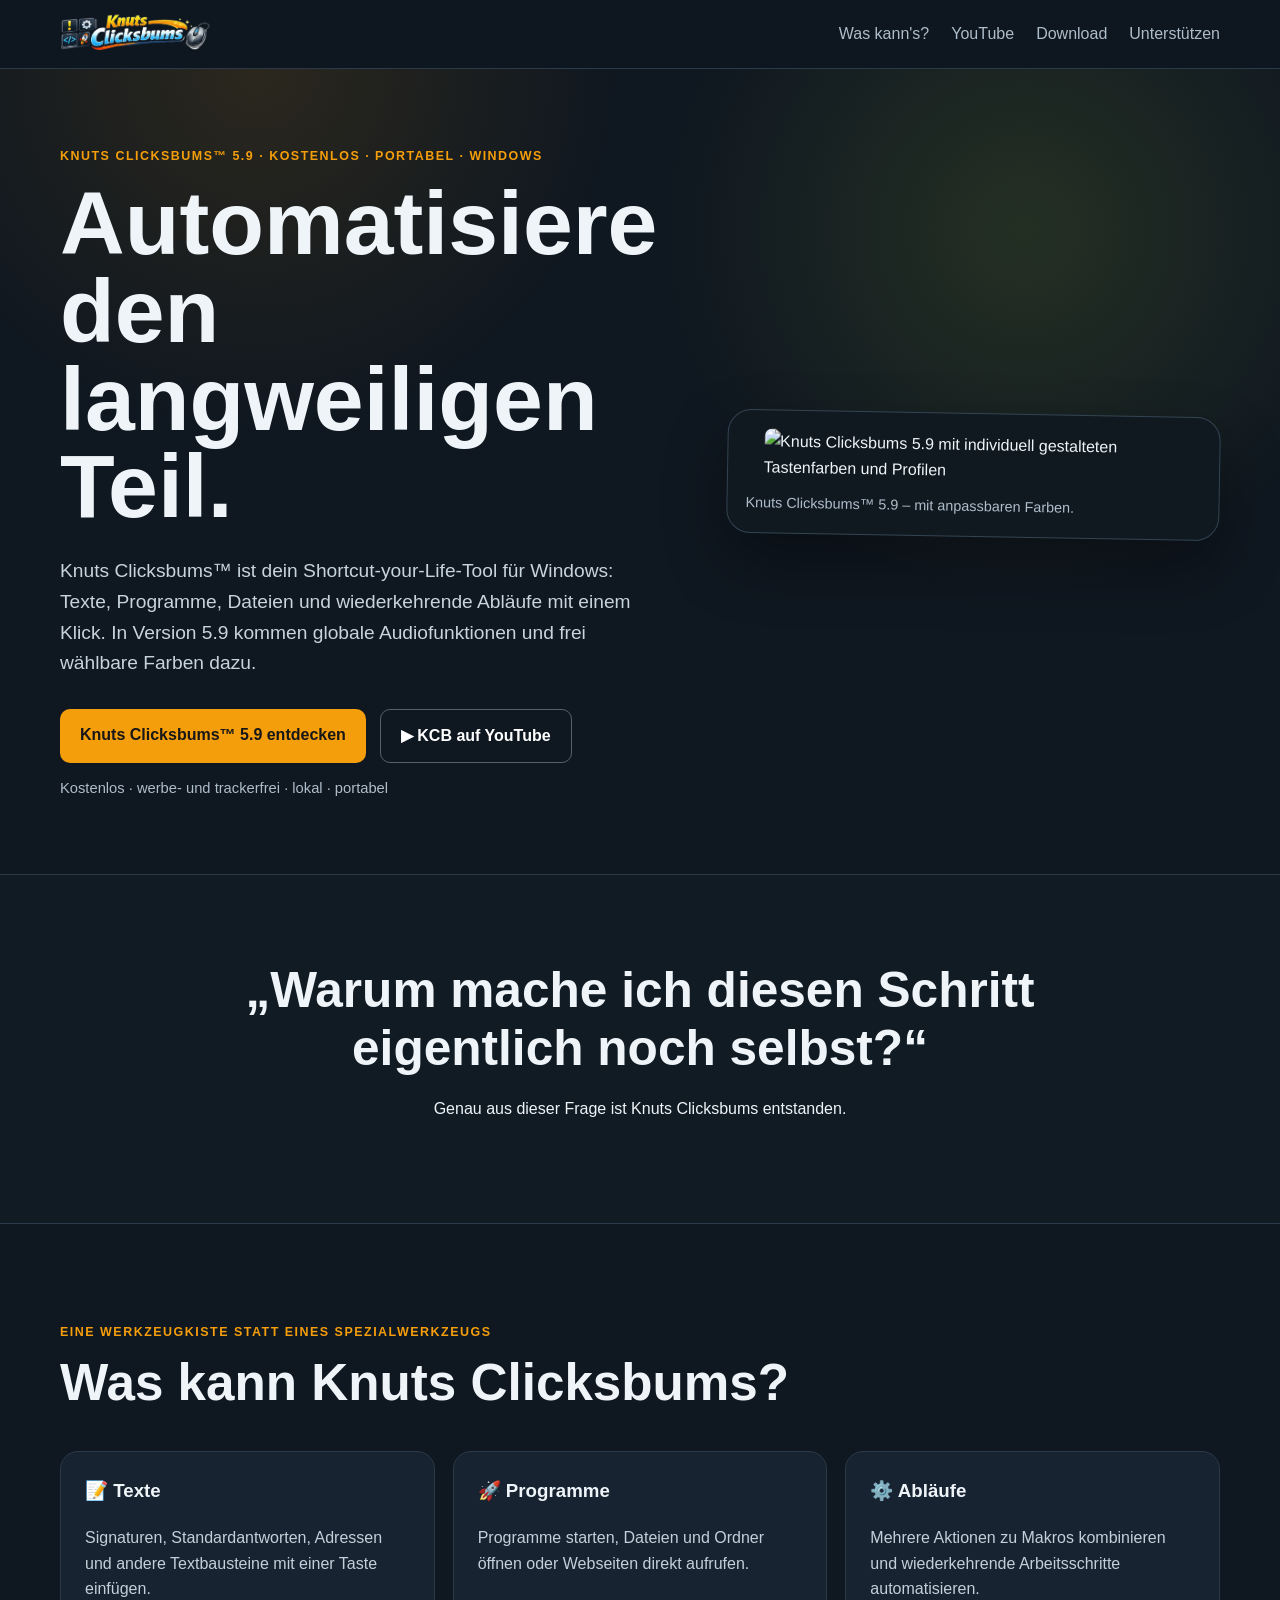
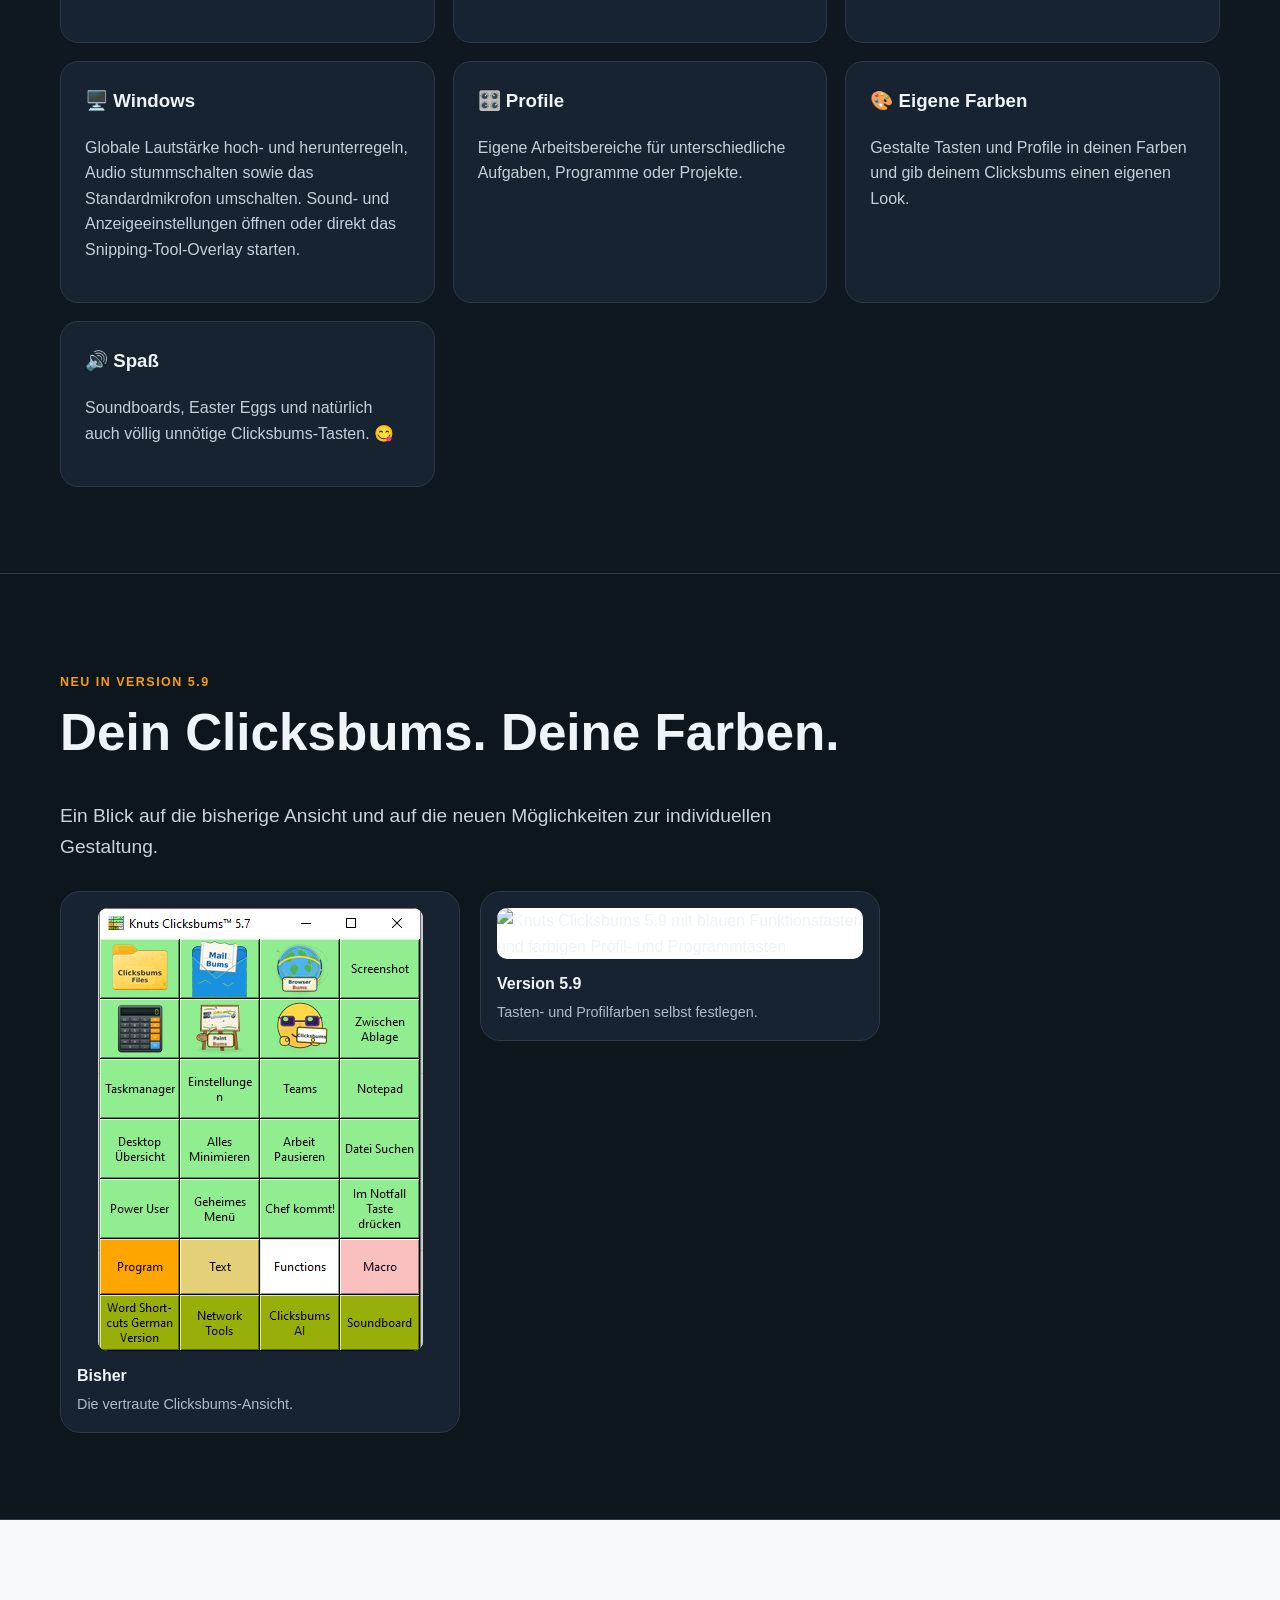
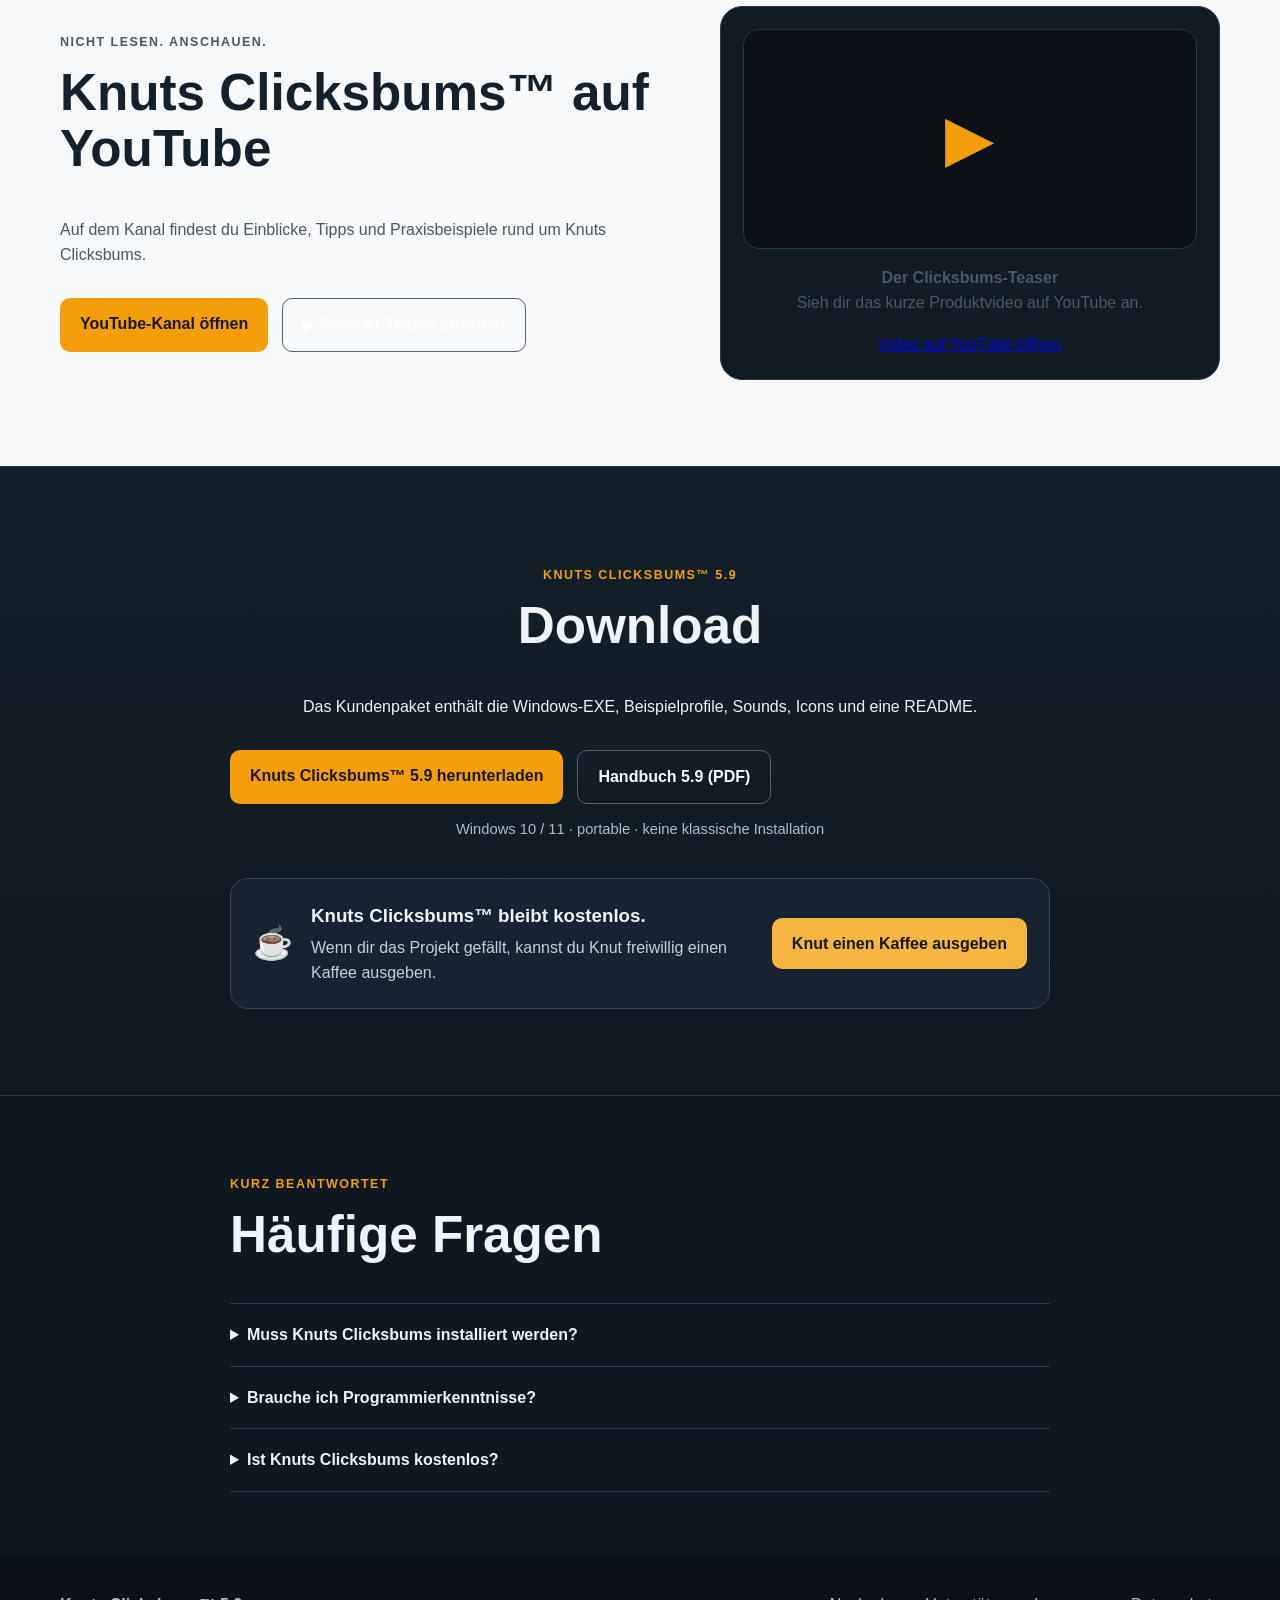
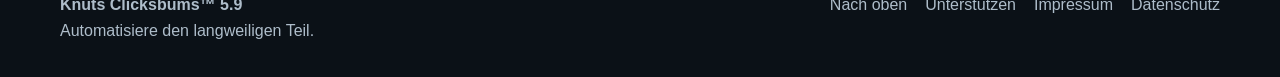
==== commit 32f9c0c8: "Update website for Knuts Clicksbums 5.9 Refresh the homepage, 5.9 feature details, screenshots, YouT" ====
--- a/index.html
+++ b/index.html
@@ -1,125 +1,146 @@
-<!doctype html>
-<html lang="de">
-<head>
-  <meta charset="utf-8">
-  <meta name="viewport" content="width=device-width,initial-scale=1">
-  <meta name="description" content="Knuts Clicksbums™ – kostenloses, portables Stream-Deck für Windows. Texte, Programme, Dateien, Webseiten und wiederkehrende Abläufe mit einem Klick.">
-  <title>Knuts Clicksbums™ 5.7</title>
-  <link rel="icon" type="image/png" href="assets/logo.png">
-  <link rel="stylesheet" href="styles.css">
-</head>
-<body>
-  <header class="site-header">
-    <div class="wrap nav">
-      <a class="brand" href="#top" aria-label="Knuts Clicksbums Startseite">
-        <img class="brand-logo" src="assets/logo.png" alt="Knuts Clicksbums Logo">
-      </a>
-      <nav aria-label="Hauptnavigation">
-        <a href="#features">Was kann's?</a>
-        <a href="#youtube">YouTube</a>
-        <a href="#download">Download</a>
-        <a href="support.html">Unterstützen</a>
-      </nav>
-    </div>
-  </header>
-
-  <main id="top">
-    <section class="hero compact-hero">
-      <div class="wrap hero-grid">
-        <div>
-          <p class="eyebrow">Knuts Clicksbums™ 5.7 · kostenlos · portabel · Windows</p>
-          <h1>Automatisiere den langweiligen Teil.</h1>
-          <p class="lead">Knuts Clicksbums™ ist ein frei konfigurierbares Software-Stream-Deck für Windows. Texte, Programme, Dateien, Webseiten und wiederkehrende Abläufe – mit einem Klick.</p>
-          <div class="actions">
-            <a class="btn primary" href="#download">Knuts Clicksbums™ 5.7 herunterladen</a>
-            <a class="btn secondary" href="#youtube">▶ KCB auf YouTube</a>
-          </div>
-          <p class="note">Kostenlos · werbe- und trackerfrei · lokal · portabel</p>
-        </div>
-        <figure class="app-shot hero-shot">
-          <img src="assets/clicksbums-main.png" alt="Knuts Clicksbums 5.7 mit aktuellen Kundenversion-Icons und Profilen">
-          <figcaption>Knuts Clicksbums™ 5.7 – die aktuelle Kundenversion.</figcaption>
-        </figure>
-      </div>
+<!doctype html>
+<html lang="de">
+<head>
+  <meta charset="utf-8">
+  <meta name="viewport" content="width=device-width,initial-scale=1">
+  <meta name="description" content="Knuts Clicksbums™ 5.9 – das kostenlose, portable Shortcut-your-Life-Tool für Windows. Texte, Makros, Profile, globale Audiofunktionen und eigene Farben.">
+  <title>Knuts Clicksbums™ 5.9</title>
+  <link rel="icon" type="image/png" href="assets/logo.png">
+  <link rel="stylesheet" href="styles.css">
+</head>
+<body>
+  <header class="site-header">
+    <div class="wrap nav">
+      <a class="brand" href="#top" aria-label="Knuts Clicksbums Startseite">
+        <img class="brand-logo" src="assets/logo.png" alt="Knuts Clicksbums Logo">
+      </a>
+      <nav aria-label="Hauptnavigation">
+        <a href="#features">Was kann's?</a>
+        <a href="#youtube">YouTube</a>
+        <a href="#download">Download</a>
+        <a href="support.html">Unterstützen</a>
+      </nav>
+    </div>
+  </header>
+
+  <main id="top">
+    <section class="hero compact-hero">
+      <div class="wrap hero-grid">
+        <div>
+          <p class="eyebrow">Knuts Clicksbums™ 5.9 · kostenlos · portabel · Windows</p>
+          <h1>Automatisiere den langweiligen Teil.</h1>
+          <p class="lead">Knuts Clicksbums™ ist dein Shortcut-your-Life-Tool für Windows: Texte, Programme, Dateien und wiederkehrende Abläufe mit einem Klick. In Version 5.9 kommen globale Audiofunktionen und frei wählbare Farben dazu.</p>
+          <div class="actions">
+            <a class="btn primary" href="#download">Knuts Clicksbums™ 5.9 entdecken</a>
+            <a class="btn secondary" href="#youtube">▶ KCB auf YouTube</a>
+          </div>
+          <p class="note">Kostenlos · werbe- und trackerfrei · lokal · portabel</p>
+        </div>
+        <figure class="app-shot hero-shot">
+          <img src="assets/clicksbums-5.9.png" alt="Knuts Clicksbums 5.9 mit individuell gestalteten Tastenfarben und Profilen">
+          <figcaption>Knuts Clicksbums™ 5.9 – mit anpassbaren Farben.</figcaption>
+        </figure>
+      </div>
+    </section>
+
+    <section class="section statement">
+      <div class="wrap narrow">
+        <blockquote>„Warum mache ich diesen Schritt eigentlich noch selbst?“</blockquote>
+        <p>Genau aus dieser Frage ist Knuts Clicksbums entstanden.</p>
+      </div>
+    </section>
+
+    <section id="features" class="section">
+      <div class="wrap">
+        <p class="eyebrow">Eine Werkzeugkiste statt eines Spezialwerkzeugs</p>
+        <h2>Was kann Knuts Clicksbums?</h2>
+        <div class="cards">
+          <article><h3>📝 Texte</h3><p>Signaturen, Standardantworten, Adressen und andere Textbausteine mit einer Taste einfügen.</p></article>
+          <article><h3>🚀 Programme</h3><p>Programme starten, Dateien und Ordner öffnen oder Webseiten direkt aufrufen.</p></article>
+          <article><h3>⚙️ Abläufe</h3><p>Mehrere Aktionen zu Makros kombinieren und wiederkehrende Arbeitsschritte automatisieren.</p></article>
+          <article><h3>🖥️ Windows</h3><p>Globale Lautstärke hoch- und herunterregeln, Audio stummschalten sowie das Standardmikrofon umschalten. Sound- und Anzeigeeinstellungen öffnen oder direkt das Snipping-Tool-Overlay starten.</p></article>
+          <article><h3>🎛️ Profile</h3><p>Eigene Arbeitsbereiche für unterschiedliche Aufgaben, Programme oder Projekte.</p></article>
+          <article><h3>🎨 Eigene Farben</h3><p>Gestalte Tasten und Profile in deinen Farben und gib deinem Clicksbums einen eigenen Look.</p></article>
+          <article><h3>🔊 Spaß</h3><p>Soundboards, Easter Eggs und natürlich auch völlig unnötige Clicksbums-Tasten. 😋</p></article>
+        </div>
+      </div>
     </section>
 
-    <section class="section statement">
-      <div class="wrap narrow">
-        <blockquote>„Warum mache ich diesen Schritt eigentlich noch selbst?“</blockquote>
-        <p>Genau aus dieser Frage ist Knuts Clicksbums entstanden.</p>
-      </div>
-    </section>
-
-    <section id="features" class="section">
+    <section id="screenshots" class="section screenshots-section">
       <div class="wrap">
-        <p class="eyebrow">Eine Werkzeugkiste statt eines Spezialwerkzeugs</p>
-        <h2>Was kann Knuts Clicksbums?</h2>
-        <div class="cards">
-          <article><h3>📝 Texte</h3><p>Signaturen, Standardantworten, Adressen und andere Textbausteine mit einer Taste einfügen.</p></article>
-          <article><h3>🚀 Programme</h3><p>Programme starten, Dateien und Ordner öffnen oder Webseiten direkt aufrufen.</p></article>
-          <article><h3>⚙️ Abläufe</h3><p>Mehrere Aktionen zu Makros kombinieren und wiederkehrende Arbeitsschritte automatisieren.</p></article>
-          <article><h3>🖥️ Windows</h3><p>Remote Desktop, Fensterfokus, Screenshots und viele weitere Windows-Funktionen.</p></article>
-          <article><h3>🎛️ Profile</h3><p>Eigene Arbeitsbereiche für unterschiedliche Aufgaben, Programme oder Projekte.</p></article>
-          <article><h3>🔊 Spaß</h3><p>Soundboards, Easter Eggs und natürlich auch völlig unnötige Clicksbums-Tasten. 😋</p></article>
+        <p class="eyebrow">Neu in Version 5.9</p>
+        <h2>Dein Clicksbums. Deine Farben.</h2>
+        <p class="lead">Ein Blick auf die bisherige Ansicht und auf die neuen Möglichkeiten zur individuellen Gestaltung.</p>
+        <div class="screenshot-grid screenshot-comparison">
+          <figure class="screenshot-card">
+            <img src="assets/clicksbums-main.png" alt="Knuts Clicksbums 5.7 mit der bisherigen grünen Tastenansicht">
+            <figcaption><strong>Bisher</strong><span>Die vertraute Clicksbums-Ansicht.</span></figcaption>
+          </figure>
+          <figure class="screenshot-card">
+            <img src="assets/clicksbums-5.9.png" alt="Knuts Clicksbums 5.9 mit blauen Funktionstasten und farbigen Profil- und Programmtasten">
+            <figcaption><strong>Version 5.9</strong><span>Tasten- und Profilfarben selbst festlegen.</span></figcaption>
+          </figure>
         </div>
       </div>
     </section>
 
     <section id="youtube" class="section alt">
-      <div class="wrap youtube-section">
-        <div>
-          <p class="eyebrow">Nicht lesen. Anschauen.</p>
-          <h2>Knuts Clicksbums™ auf YouTube</h2>
-          <p>Teaser, kurze Tutorials und Praxisbeispiele zeigen Knuts Clicksbums in Aktion – ohne dass du zuerst Makros oder Syntax lernen musst.</p>
+      <div class="wrap youtube-section">
+        <div>
+          <p class="eyebrow">Nicht lesen. Anschauen.</p>
+          <h2>Knuts Clicksbums™ auf YouTube</h2>
+          <p>Auf dem Kanal findest du Einblicke, Tipps und Praxisbeispiele rund um Knuts Clicksbums.</p>
           <div class="actions">
-            <a class="btn primary" href="https://www.youtube.com/channel/UCEVpEHgfdVlY5BGdTfYUTDg" target="_blank" rel="noopener noreferrer">YouTube-Kanal öffnen</a>
+            <a class="btn primary" href="https://www.youtube.com/@KnutsClicksbums" target="_blank" rel="noopener noreferrer">YouTube-Kanal öffnen</a>
+            <a class="btn secondary" href="https://www.youtube.com/watch?v=TZr33rvdHe4&amp;t=6s" target="_blank" rel="noopener noreferrer">▶ Produkt-Teaser ansehen</a>
           </div>
         </div>
         <div class="video-card">
           <div class="video-placeholder" aria-hidden="true">▶</div>
-          <p><strong>Das Produktvideo kommt hier hin.</strong><br>Später können wir hier direkt das KCB-Teaser-Video und einzelne Mini-Tutorials verlinken.</p>
-        </div>
-      </div>
-    </section>
-
-    <section id="download" class="section download">
-      <div class="wrap narrow center">
-        <p class="eyebrow">Knuts Clicksbums™ 5.7</p>
-        <h2>Download</h2>
-        <p>Das Kundenpaket enthält die Windows-EXE, Beispielprofile, Sounds, Icons, README und das vollständige Handbuch.</p>
+          <p><strong>Der Clicksbums-Teaser</strong><br>Sieh dir das kurze Produktvideo auf YouTube an.</p>
+          <a href="https://www.youtube.com/watch?v=TZr33rvdHe4&amp;t=6s" target="_blank" rel="noopener noreferrer">Video auf YouTube öffnen</a>
+        </div>
+      </div>
+    </section>
+
+    <section id="download" class="section download">
+      <div class="wrap narrow center">
+        <p class="eyebrow">Knuts Clicksbums™ 5.9</p>
+        <h2>Download</h2>
+        <p>Das Kundenpaket enthält die Windows-EXE, Beispielprofile, Sounds, Icons und eine README.</p>
         <div class="actions center-actions">
-          <a class="btn primary" href="https://github.com/Nyquist2703/clicksbums-website/releases/latest/download/Knuts_Clicksbums_5_7.zip">Kundenpaket herunterladen</a>
-          <a class="btn secondary" href="assets/Knuts_Clicksbums_Handbuch_5_7.pdf" target="_blank" rel="noopener noreferrer">Handbuch 5.7 (PDF)</a>
+          <a class="btn primary" href="https://github.com/Nyquist2703/clicksbums-website/releases/latest/download/Knuts%20Clicksbums%20Kundenversion.zip">Knuts Clicksbums™ 5.9 herunterladen</a>
+          <a class="btn secondary" href="assets/Knuts_Clicksbums_Handbuch_5_9.pdf" target="_blank" rel="noopener noreferrer">Handbuch 5.9 (PDF)</a>
         </div>
         <p class="small">Windows 10 / 11 · portable · keine klassische Installation</p>
-
-        <div class="support-callout">
-          <div class="coffee-icon" aria-hidden="true">☕</div>
-          <div>
-            <h3>Knuts Clicksbums™ bleibt kostenlos.</h3>
-            <p>Wenn dir das Projekt gefällt, kannst du Knut freiwillig einen Kaffee ausgeben.</p>
-          </div>
-          <a class="btn coffee" href="support.html">Knut einen Kaffee ausgeben</a>
-        </div>
-      </div>
-    </section>
-
-    <section class="section faq-section">
-      <div class="wrap narrow">
-        <p class="eyebrow">Kurz beantwortet</p>
-        <h2>Häufige Fragen</h2>
-        <details><summary>Muss Knuts Clicksbums installiert werden?</summary><p>Nein. Ordner kopieren, EXE starten, fertig.</p></details>
-        <details><summary>Brauche ich Programmierkenntnisse?</summary><p>Nein. Viele Anwendungen lassen sich direkt über die Oberfläche einrichten. Für komplexere Makros hilft Nyquist – Dein Clicksbums AGENT.</p></details>
-        <details><summary>Ist Knuts Clicksbums kostenlos?</summary><p>Ja. Das Programm wird kostenlos bereitgestellt.</p></details>
-      </div>
-    </section>
-  </main>
-
-  <footer>
-    <div class="wrap footer-grid">
-      <div><strong>Knuts Clicksbums™ 5.7</strong><br><span>Automatisiere den langweiligen Teil.</span></div>
-      <div class="footer-links"><a href="#top">Nach oben</a><a href="support.html">Unterstützen</a><a href="impressum.html">Impressum</a><a href="datenschutz.html">Datenschutz</a></div>
-    </div>
-  </footer>
-</body>
-</html>
+
+        <div class="support-callout">
+          <div class="coffee-icon" aria-hidden="true">☕</div>
+          <div>
+            <h3>Knuts Clicksbums™ bleibt kostenlos.</h3>
+            <p>Wenn dir das Projekt gefällt, kannst du Knut freiwillig einen Kaffee ausgeben.</p>
+          </div>
+          <a class="btn coffee" href="support.html">Knut einen Kaffee ausgeben</a>
+        </div>
+      </div>
+    </section>
+
+    <section class="section faq-section">
+      <div class="wrap narrow">
+        <p class="eyebrow">Kurz beantwortet</p>
+        <h2>Häufige Fragen</h2>
+        <details><summary>Muss Knuts Clicksbums installiert werden?</summary><p>Nein. Ordner kopieren, EXE starten, fertig.</p></details>
+        <details><summary>Brauche ich Programmierkenntnisse?</summary><p>Nein. Viele Anwendungen lassen sich direkt über die Oberfläche einrichten. Für komplexere Makros hilft Nyquist – Dein Clicksbums AGENT.</p></details>
+        <details><summary>Ist Knuts Clicksbums kostenlos?</summary><p>Ja. Das Programm wird kostenlos bereitgestellt.</p></details>
+      </div>
+    </section>
+  </main>
+
+  <footer>
+    <div class="wrap footer-grid">
+      <div><strong>Knuts Clicksbums™ 5.9</strong><br><span>Automatisiere den langweiligen Teil.</span></div>
+      <div class="footer-links"><a href="#top">Nach oben</a><a href="support.html">Unterstützen</a><a href="impressum.html">Impressum</a><a href="datenschutz.html">Datenschutz</a></div>
+    </div>
+  </footer>
+</body>
+</html>
--- a/styles.css
+++ b/styles.css
@@ -1,14 +1,20 @@
-:root{--bg:#0f1720;--panel:#172330;--ink:#eef4f8;--muted:#aebdca;--accent:#f59e0b;--accent2:#a8c63a;--line:#2a3a48;--paper:#f7f9fb;--paperink:#14202b;--max:1160px}
-*{box-sizing:border-box}html{scroll-behavior:smooth}body{margin:0;font-family:Inter,Segoe UI,Arial,sans-serif;color:var(--ink);background:var(--bg);line-height:1.6}.wrap{width:min(var(--max),calc(100% - 40px));margin:auto}.narrow{max-width:820px}.site-header{position:sticky;top:0;z-index:20;background:rgba(15,23,32,.92);backdrop-filter:blur(12px);border-bottom:1px solid var(--line)}.nav{min-height:68px;display:flex;align-items:center;justify-content:space-between;gap:24px}.brand{display:flex;align-items:center;gap:10px;color:#fff;text-decoration:none;font-weight:800}.brand-mark{display:grid;place-items:center;width:38px;height:38px;border-radius:10px;background:var(--accent);color:#151515;font-size:.85rem}.nav nav{display:flex;gap:22px}.nav nav a,.footer-links a{color:var(--muted);text-decoration:none}.nav nav a:hover,.footer-links a:hover{color:#fff}.hero{padding:88px 0 72px;background:radial-gradient(circle at 80% 20%,rgba(168,198,58,.14),transparent 30%),radial-gradient(circle at 20% 0%,rgba(245,158,11,.12),transparent 28%)}.hero-grid,.two-col{display:grid;grid-template-columns:1.1fr .9fr;gap:64px;align-items:center}.eyebrow{color:var(--accent);text-transform:uppercase;letter-spacing:.12em;font-size:.78rem;font-weight:800}.hero h1{font-size:clamp(2.8rem,7vw,5.7rem);line-height:.98;margin:.1em 0 .28em;max-width:850px}.lead{font-size:1.2rem;color:#c8d4dd;max-width:720px}.actions{display:flex;gap:14px;flex-wrap:wrap;margin:30px 0 14px}.btn{display:inline-block;padding:13px 20px;border-radius:10px;text-decoration:none;font-weight:800}.primary{background:var(--accent);color:#171717}.secondary{border:1px solid #53616d;color:#fff}.disabled{background:#283642;color:#83919c;cursor:not-allowed}.note,.small{color:var(--muted);font-size:.92rem}.mockup{border:1px solid #334452;background:#101820;border-radius:24px;padding:18px;box-shadow:0 28px 60px rgba(0,0,0,.35);transform:rotate(1deg)}.mock-title{padding:8px 10px 16px;color:#bfcbd4;font-size:.9rem}.button-grid{display:grid;grid-template-columns:repeat(4,1fr);gap:8px}.button-grid span,.profile-row span{display:grid;place-items:center;min-height:70px;border-radius:9px;background:#d8dde2;color:#1b252e;font-size:.75rem;font-weight:700;text-align:center;padding:6px}.button-grid span:nth-child(3n){background:#b7d789}.profile-row{display:grid;grid-template-columns:repeat(4,1fr);gap:8px;margin-top:8px}.profile-row span{min-height:44px;background:#899b3f;color:#111}.profile-row span:first-child{background:#e09b1f}.section{padding:86px 0}.statement{text-align:center;background:#111b24;border-top:1px solid var(--line);border-bottom:1px solid var(--line)}blockquote{font-size:clamp(1.8rem,4vw,3.1rem);line-height:1.18;margin:0 0 18px;font-weight:800}.section h2{font-size:clamp(2rem,4vw,3.4rem);line-height:1.08;margin:.15em 0 .8em}.cards{display:grid;grid-template-columns:repeat(3,1fr);gap:18px}.cards article{background:var(--panel);border:1px solid var(--line);border-radius:18px;padding:24px}.cards h3{margin-top:0}.cards p,.two-col p{color:#c4d0d9}.alt{background:var(--paper);color:var(--paperink)}.alt p{color:#4b5863}.code{margin:0;padding:26px;border-radius:18px;background:#0d141b;color:#d8e2e8;overflow:auto;border:1px solid #28333d}.download{background:linear-gradient(180deg,#13202a,#101820);border-top:1px solid var(--line);border-bottom:1px solid var(--line)}.center{text-align:center}details{border-top:1px solid var(--line);padding:18px 0}details:last-child{border-bottom:1px solid var(--line)}summary{cursor:pointer;font-weight:800}details p{color:var(--muted)}footer{padding:34px 0;background:#0b1117;color:var(--muted)}.footer-grid{display:flex;justify-content:space-between;gap:24px}.footer-links{display:flex;gap:18px;flex-wrap:wrap}
-@media(max-width:800px){.nav nav{display:none}.hero-grid,.two-col{grid-template-columns:1fr;gap:36px}.hero{padding-top:58px}.cards{grid-template-columns:1fr}.mockup{transform:none}.footer-grid{flex-direction:column}.section{padding:64px 0}}
+:root{--bg:#0f1720;--panel:#172330;--ink:#eef4f8;--muted:#aebdca;--accent:#f59e0b;--accent2:#a8c63a;--line:#2a3a48;--paper:#f7f9fb;--paperink:#14202b;--max:1160px}
+*{box-sizing:border-box}html{scroll-behavior:smooth}body{margin:0;font-family:Inter,Segoe UI,Arial,sans-serif;color:var(--ink);background:var(--bg);line-height:1.6}.wrap{width:min(var(--max),calc(100% - 40px));margin:auto}.narrow{max-width:820px}.site-header{position:sticky;top:0;z-index:20;background:rgba(15,23,32,.92);backdrop-filter:blur(12px);border-bottom:1px solid var(--line)}.nav{min-height:68px;display:flex;align-items:center;justify-content:space-between;gap:24px}.brand{display:flex;align-items:center;gap:10px;color:#fff;text-decoration:none;font-weight:800}.brand-mark{display:grid;place-items:center;width:38px;height:38px;border-radius:10px;background:var(--accent);color:#151515;font-size:.85rem}.nav nav{display:flex;gap:22px}.nav nav a,.footer-links a{color:var(--muted);text-decoration:none}.nav nav a:hover,.footer-links a:hover{color:#fff}.hero{padding:88px 0 72px;background:radial-gradient(circle at 80% 20%,rgba(168,198,58,.14),transparent 30%),radial-gradient(circle at 20% 0%,rgba(245,158,11,.12),transparent 28%)}.hero-grid,.two-col{display:grid;grid-template-columns:1.1fr .9fr;gap:64px;align-items:center}.eyebrow{color:var(--accent);text-transform:uppercase;letter-spacing:.12em;font-size:.78rem;font-weight:800}.hero h1{font-size:clamp(2.8rem,7vw,5.7rem);line-height:.98;margin:.1em 0 .28em;max-width:850px}.lead{font-size:1.2rem;color:#c8d4dd;max-width:720px}.actions{display:flex;gap:14px;flex-wrap:wrap;margin:30px 0 14px}.btn{display:inline-block;padding:13px 20px;border-radius:10px;text-decoration:none;font-weight:800}.primary{background:var(--accent);color:#171717}.secondary{border:1px solid #53616d;color:#fff}.disabled{background:#283642;color:#83919c;cursor:not-allowed}.note,.small{color:var(--muted);font-size:.92rem}.mockup{border:1px solid #334452;background:#101820;border-radius:24px;padding:18px;box-shadow:0 28px 60px rgba(0,0,0,.35);transform:rotate(1deg)}.mock-title{padding:8px 10px 16px;color:#bfcbd4;font-size:.9rem}.button-grid{display:grid;grid-template-columns:repeat(4,1fr);gap:8px}.button-grid span,.profile-row span{display:grid;place-items:center;min-height:70px;border-radius:9px;background:#d8dde2;color:#1b252e;font-size:.75rem;font-weight:700;text-align:center;padding:6px}.button-grid span:nth-child(3n){background:#b7d789}.profile-row{display:grid;grid-template-columns:repeat(4,1fr);gap:8px;margin-top:8px}.profile-row span{min-height:44px;background:#899b3f;color:#111}.profile-row span:first-child{background:#e09b1f}.section{padding:86px 0}.statement{text-align:center;background:#111b24;border-top:1px solid var(--line);border-bottom:1px solid var(--line)}blockquote{font-size:clamp(1.8rem,4vw,3.1rem);line-height:1.18;margin:0 0 18px;font-weight:800}.section h2{font-size:clamp(2rem,4vw,3.4rem);line-height:1.08;margin:.15em 0 .8em}.cards{display:grid;grid-template-columns:repeat(3,1fr);gap:18px}.cards article{background:var(--panel);border:1px solid var(--line);border-radius:18px;padding:24px}.cards h3{margin-top:0}.cards p,.two-col p{color:#c4d0d9}.alt{background:var(--paper);color:var(--paperink)}.alt p{color:#4b5863}.code{margin:0;padding:26px;border-radius:18px;background:#0d141b;color:#d8e2e8;overflow:auto;border:1px solid #28333d}.download{background:linear-gradient(180deg,#13202a,#101820);border-top:1px solid var(--line);border-bottom:1px solid var(--line)}.center{text-align:center}details{border-top:1px solid var(--line);padding:18px 0}details:last-child{border-bottom:1px solid var(--line)}summary{cursor:pointer;font-weight:800}details p{color:var(--muted)}footer{padding:34px 0;background:#0b1117;color:var(--muted)}.footer-grid{display:flex;justify-content:space-between;gap:24px}.footer-links{display:flex;gap:18px;flex-wrap:wrap}
+@media(max-width:800px){.nav nav{display:none}.hero-grid,.two-col{grid-template-columns:1fr;gap:36px}.hero{padding-top:58px}.cards{grid-template-columns:1fr}.mockup{transform:none}.footer-grid{flex-direction:column}.section{padding:64px 0}}
+
+.support-callout{margin:36px auto 0;display:grid;grid-template-columns:auto 1fr auto;gap:18px;align-items:center;text-align:left;background:#172330;border:1px solid #344655;border-radius:18px;padding:22px;max-width:840px}.support-callout h3{margin:0 0 4px}.support-callout p{margin:0;color:#c4d0d9}.coffee-icon{font-size:2rem}.coffee{background:#f5b642;color:#171717}.support-hero{min-height:calc(100vh - 68px);padding:86px 0;background:radial-gradient(circle at 50% 10%,rgba(245,158,11,.16),transparent 28%),var(--bg)}.support-hero h1{font-size:clamp(2.6rem,6vw,5rem);line-height:1;margin:.12em 0 .35em}.support-lead{margin-left:auto;margin-right:auto}.big-coffee{font-size:4rem;margin-bottom:8px}.support-card{margin:34px auto;padding:30px;background:var(--panel);border:1px solid var(--line);border-radius:22px;max-width:660px}.support-card h2{font-size:2rem;margin:.1em 0 .5em}.support-card p{color:#c4d0d9}.support-note{max-width:720px;margin:28px auto;color:var(--muted)}
+@media(max-width:800px){.support-callout{grid-template-columns:1fr;text-align:center}.support-callout .btn{justify-self:center}}
+
+.legal-hero{padding:78px 0 90px;background:radial-gradient(circle at 20% 0%,rgba(245,158,11,.10),transparent 26%),var(--bg)}.legal-page{max-width:860px}.legal-page h1{font-size:clamp(2.7rem,6vw,4.7rem);line-height:1;margin:.12em 0 .3em}.legal-intro{font-size:1.12rem;color:#c8d4dd;margin-bottom:30px}.legal-card{margin:18px 0;padding:24px 26px;background:var(--panel);border:1px solid var(--line);border-radius:18px}.legal-card h2{font-size:1.35rem;margin:0 0 12px}.legal-card p{color:#c4d0d9;margin:.5em 0}.legal-card a{color:#ffd27a}.warning-card{border-color:#8a6321;background:#211b12}.warning-card p{color:#e6d7b8}.placeholder{color:#ffd27a;font-weight:700}a[aria-current="page"]{color:#fff}
+
+/* V5: echtes Logo und Screenshots */
+.brand-logo{display:block;width:190px;max-height:52px;object-fit:contain;object-position:left center}.hero-shot{margin:0;background:#101820;border:1px solid #334452;border-radius:24px;padding:18px;box-shadow:0 28px 60px rgba(0,0,0,.35);transform:rotate(1deg)}.hero-shot img{display:block;width:min(100%,420px);height:auto;margin:auto;border-radius:8px}.app-shot figcaption,.screenshot-card figcaption{color:var(--muted);font-size:.9rem;margin-top:12px}.screenshots-section{background:#0d151d;border-top:1px solid var(--line);border-bottom:1px solid var(--line)}.screenshot-grid{display:grid;grid-template-columns:1.2fr 1fr .65fr;gap:20px;align-items:start}.screenshot-card{margin:0;background:var(--panel);border:1px solid var(--line);border-radius:20px;padding:16px;overflow:hidden}.screenshot-card img{display:block;width:100%;height:auto;border-radius:10px;background:#fff}.screenshot-card figcaption{display:flex;flex-direction:column;gap:4px}.screenshot-card figcaption strong{color:var(--ink);font-size:1rem}.screenshot-card figcaption span{color:var(--muted)}.mini-card img{max-width:220px;margin:auto}.screenshot-editor img{aspect-ratio:auto;object-fit:contain}
+@media(max-width:900px){.screenshot-grid{grid-template-columns:1fr 1fr}.screenshot-editor{grid-column:1/-1}.brand-logo{width:165px}.hero-shot{transform:none}}
+@media(max-width:620px){.screenshot-grid{grid-template-columns:1fr}.screenshot-editor{grid-column:auto}.brand-logo{width:150px}.hero-shot img{max-width:320px}}
+.compact-hero{padding-top:66px;padding-bottom:58px}.youtube-section{display:grid;grid-template-columns:1.1fr .9fr;gap:48px;align-items:center}.video-card{background:#111b24;border:1px solid var(--line);border-radius:22px;padding:22px;text-align:center}.video-placeholder{min-height:220px;display:grid;place-items:center;border-radius:16px;background:#0b1117;border:1px solid #263642;font-size:4rem;color:var(--accent)}.faq-section{padding-top:66px;padding-bottom:66px}@media(max-width:800px){.youtube-section{grid-template-columns:1fr;gap:28px}.video-placeholder{min-height:160px}}
 
-.support-callout{margin:36px auto 0;display:grid;grid-template-columns:auto 1fr auto;gap:18px;align-items:center;text-align:left;background:#172330;border:1px solid #344655;border-radius:18px;padding:22px;max-width:840px}.support-callout h3{margin:0 0 4px}.support-callout p{margin:0;color:#c4d0d9}.coffee-icon{font-size:2rem}.coffee{background:#f5b642;color:#171717}.support-hero{min-height:calc(100vh - 68px);padding:86px 0;background:radial-gradient(circle at 50% 10%,rgba(245,158,11,.16),transparent 28%),var(--bg)}.support-hero h1{font-size:clamp(2.6rem,6vw,5rem);line-height:1;margin:.12em 0 .35em}.support-lead{margin-left:auto;margin-right:auto}.big-coffee{font-size:4rem;margin-bottom:8px}.support-card{margin:34px auto;padding:30px;background:var(--panel);border:1px solid var(--line);border-radius:22px;max-width:660px}.support-card h2{font-size:2rem;margin:.1em 0 .5em}.support-card p{color:#c4d0d9}.support-note{max-width:720px;margin:28px auto;color:var(--muted)}
-@media(max-width:800px){.support-callout{grid-template-columns:1fr;text-align:center}.support-callout .btn{justify-self:center}}
-
-.legal-hero{padding:78px 0 90px;background:radial-gradient(circle at 20% 0%,rgba(245,158,11,.10),transparent 26%),var(--bg)}.legal-page{max-width:860px}.legal-page h1{font-size:clamp(2.7rem,6vw,4.7rem);line-height:1;margin:.12em 0 .3em}.legal-intro{font-size:1.12rem;color:#c8d4dd;margin-bottom:30px}.legal-card{margin:18px 0;padding:24px 26px;background:var(--panel);border:1px solid var(--line);border-radius:18px}.legal-card h2{font-size:1.35rem;margin:0 0 12px}.legal-card p{color:#c4d0d9;margin:.5em 0}.legal-card a{color:#ffd27a}.warning-card{border-color:#8a6321;background:#211b12}.warning-card p{color:#e6d7b8}.placeholder{color:#ffd27a;font-weight:700}a[aria-current="page"]{color:#fff}
-
-/* V5: echtes Logo und Screenshots */
-.brand-logo{display:block;width:190px;max-height:52px;object-fit:contain;object-position:left center}.hero-shot{margin:0;background:#101820;border:1px solid #334452;border-radius:24px;padding:18px;box-shadow:0 28px 60px rgba(0,0,0,.35);transform:rotate(1deg)}.hero-shot img{display:block;width:min(100%,420px);height:auto;margin:auto;border-radius:8px}.app-shot figcaption,.screenshot-card figcaption{color:var(--muted);font-size:.9rem;margin-top:12px}.screenshots-section{background:#0d151d;border-top:1px solid var(--line);border-bottom:1px solid var(--line)}.screenshot-grid{display:grid;grid-template-columns:1.2fr 1fr .65fr;gap:20px;align-items:start}.screenshot-card{margin:0;background:var(--panel);border:1px solid var(--line);border-radius:20px;padding:16px;overflow:hidden}.screenshot-card img{display:block;width:100%;height:auto;border-radius:10px;background:#fff}.screenshot-card figcaption{display:flex;flex-direction:column;gap:4px}.screenshot-card figcaption strong{color:var(--ink);font-size:1rem}.screenshot-card figcaption span{color:var(--muted)}.mini-card img{max-width:220px;margin:auto}.screenshot-editor img{aspect-ratio:auto;object-fit:contain}
-@media(max-width:900px){.screenshot-grid{grid-template-columns:1fr 1fr}.screenshot-editor{grid-column:1/-1}.brand-logo{width:165px}.hero-shot{transform:none}}
-@media(max-width:620px){.screenshot-grid{grid-template-columns:1fr}.screenshot-editor{grid-column:auto}.brand-logo{width:150px}.hero-shot img{max-width:320px}}
-.compact-hero{padding-top:66px;padding-bottom:58px}.youtube-section{display:grid;grid-template-columns:1.1fr .9fr;gap:48px;align-items:center}.video-card{background:#111b24;border:1px solid var(--line);border-radius:22px;padding:22px;text-align:center}.video-placeholder{min-height:220px;display:grid;place-items:center;border-radius:16px;background:#0b1117;border:1px solid #263642;font-size:4rem;color:var(--accent)}.faq-section{padding-top:66px;padding-bottom:66px}@media(max-width:800px){.youtube-section{grid-template-columns:1fr;gap:28px}.video-placeholder{min-height:160px}}
+.screenshot-comparison{grid-template-columns:repeat(2,minmax(0,1fr));max-width:820px;margin-top:28px}
+.screenshot-comparison .screenshot-card img{width:auto;max-width:100%;max-height:520px;margin:0 auto;object-fit:contain}
+.screenshot-comparison .screenshot-card{display:flex;flex-direction:column;align-items:center}
+.screenshot-comparison .screenshot-card figcaption{align-self:stretch}
+@media(max-width:620px){.screenshot-comparison{grid-template-columns:1fr}.screenshot-comparison .screenshot-card img{max-height:440px}}
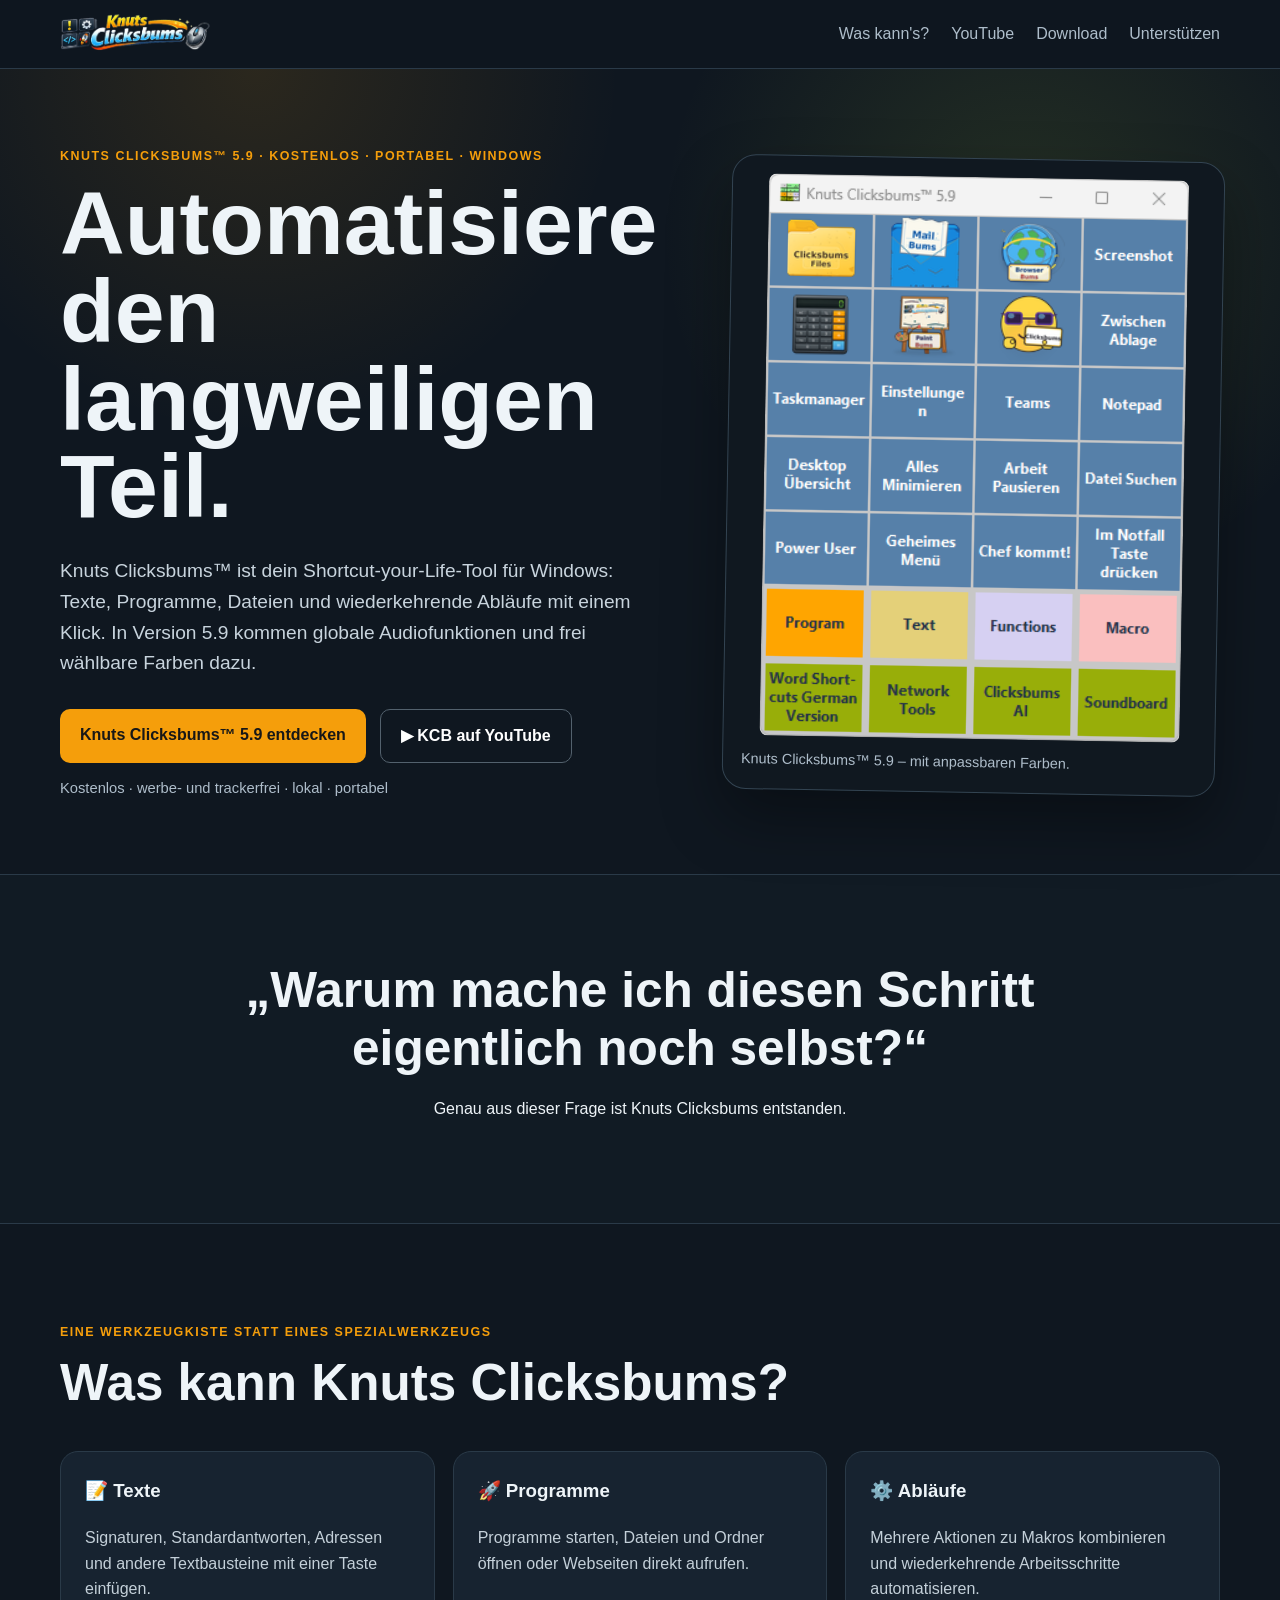
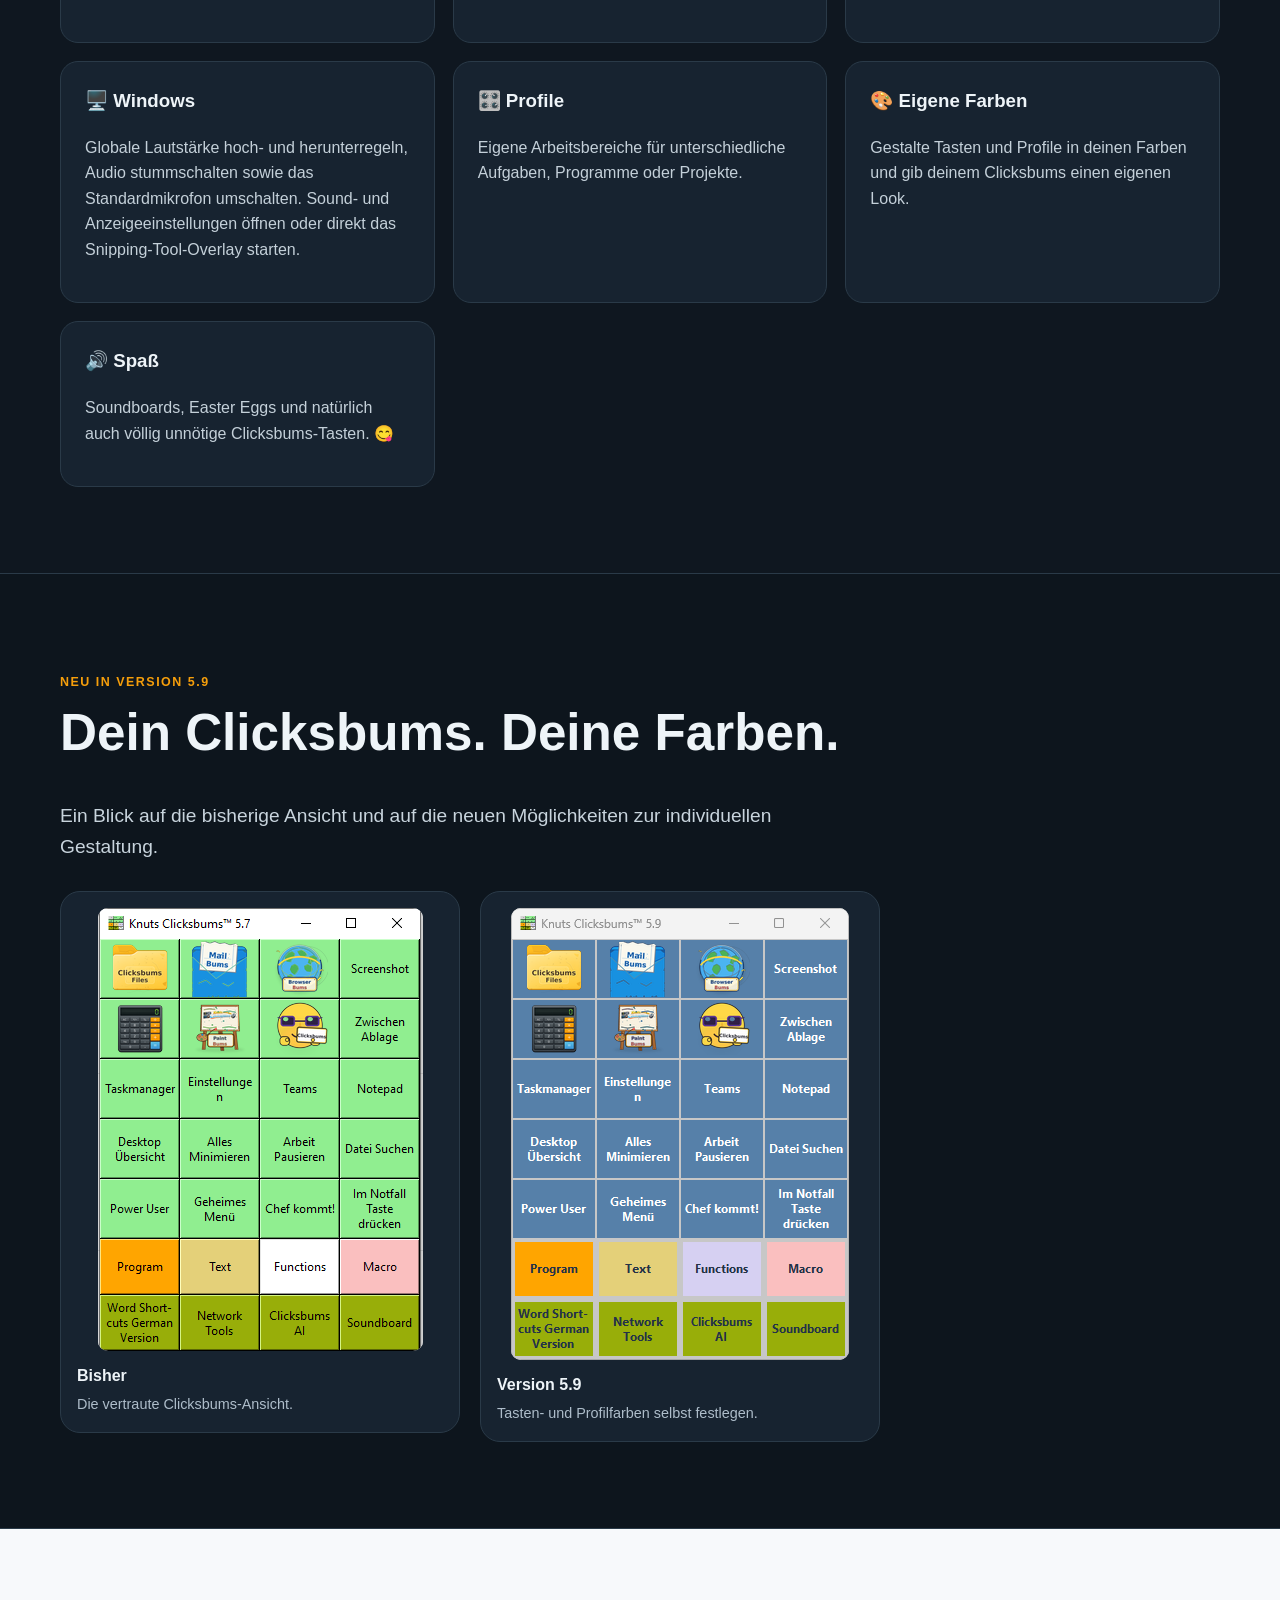
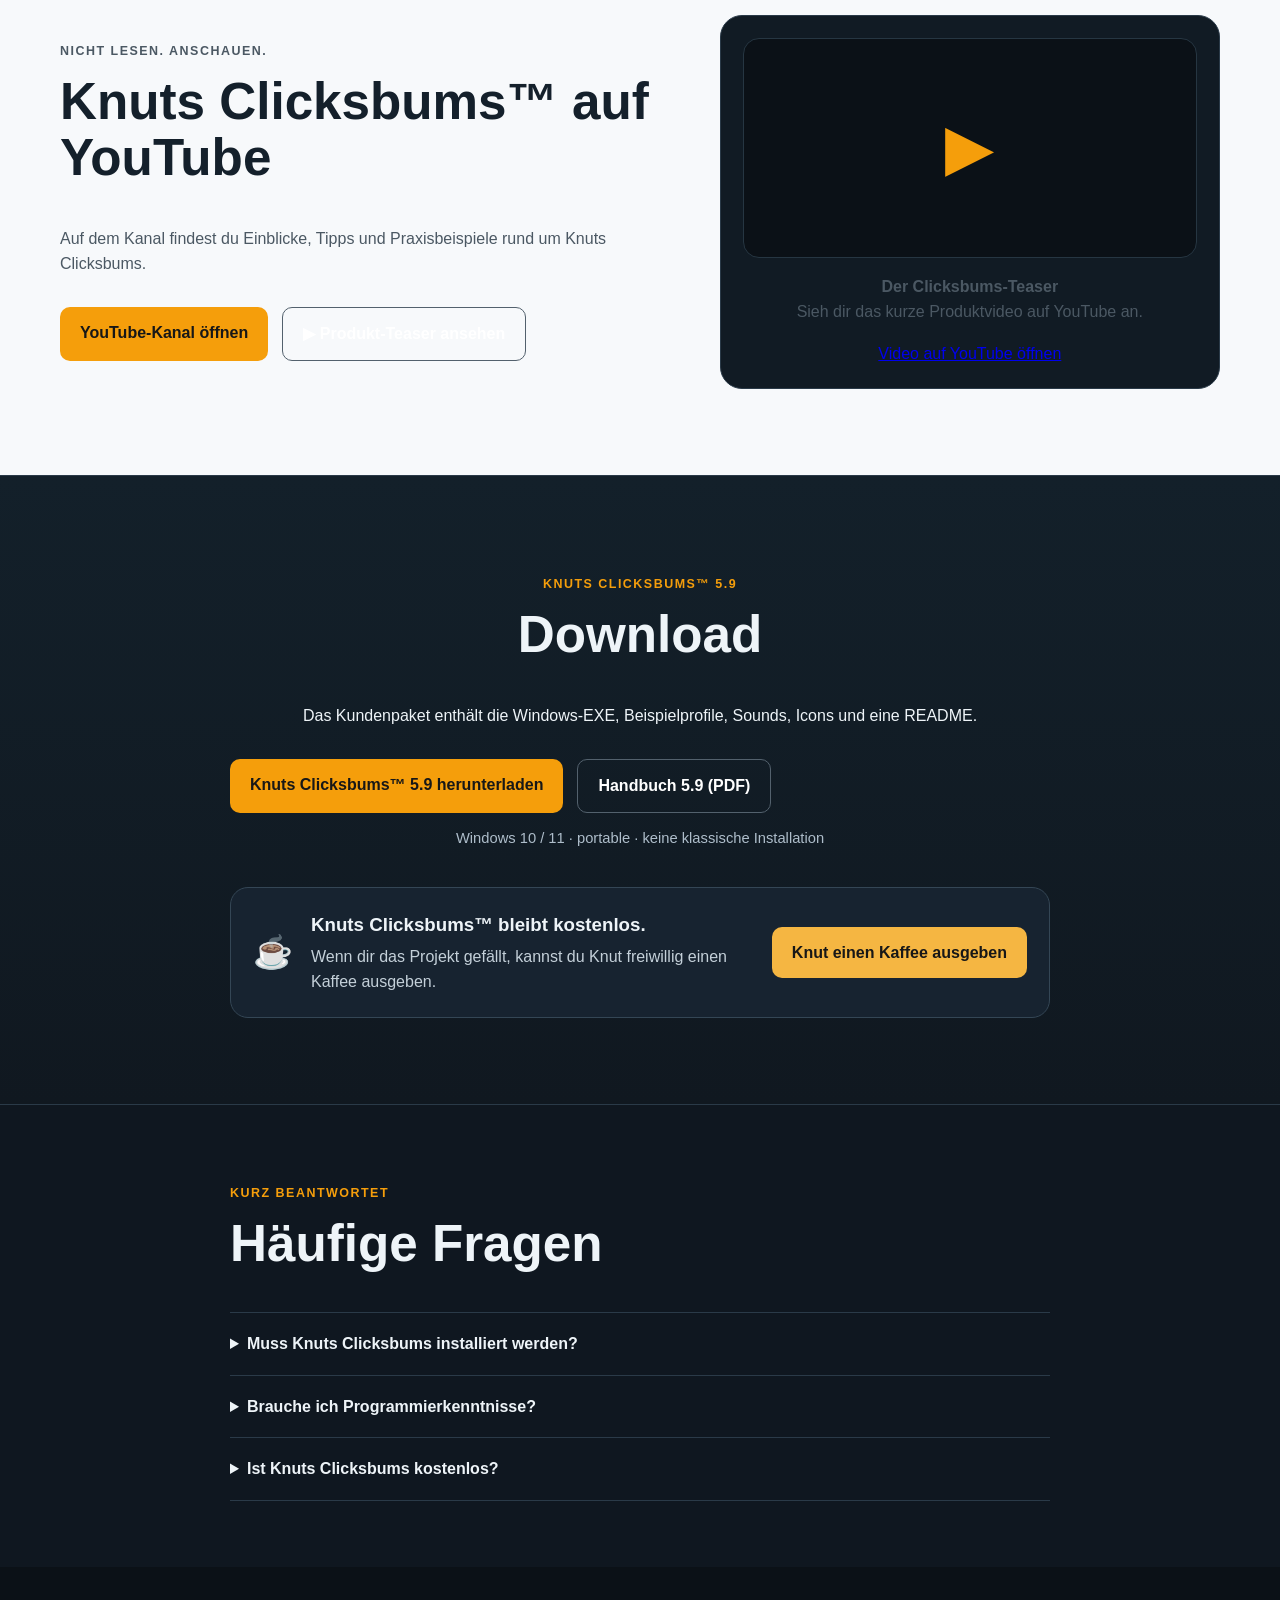
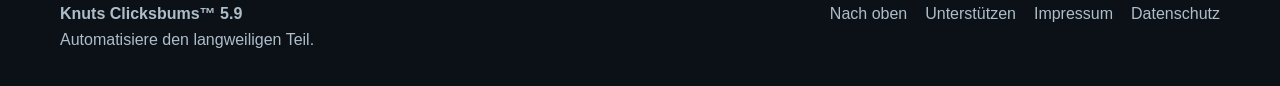
==== commit d57baa4c: "Fix 5.9 release download link Match the homepage URL and README to the published release asset filen" ====
--- a/index.html
+++ b/index.html
@@ -109,7 +109,7 @@
         <h2>Download</h2>
         <p>Das Kundenpaket enthält die Windows-EXE, Beispielprofile, Sounds, Icons und eine README.</p>
         <div class="actions center-actions">
-          <a class="btn primary" href="https://github.com/Nyquist2703/clicksbums-website/releases/latest/download/Knuts%20Clicksbums%20Kundenversion.zip">Knuts Clicksbums™ 5.9 herunterladen</a>
+          <a class="btn primary" href="https://github.com/Nyquist2703/clicksbums-website/releases/latest/download/Knuts.Clicksbums.Kundenversion.zip">Knuts Clicksbums™ 5.9 herunterladen</a>
           <a class="btn secondary" href="assets/Knuts_Clicksbums_Handbuch_5_9.pdf" target="_blank" rel="noopener noreferrer">Handbuch 5.9 (PDF)</a>
         </div>
         <p class="small">Windows 10 / 11 · portable · keine klassische Installation</p>
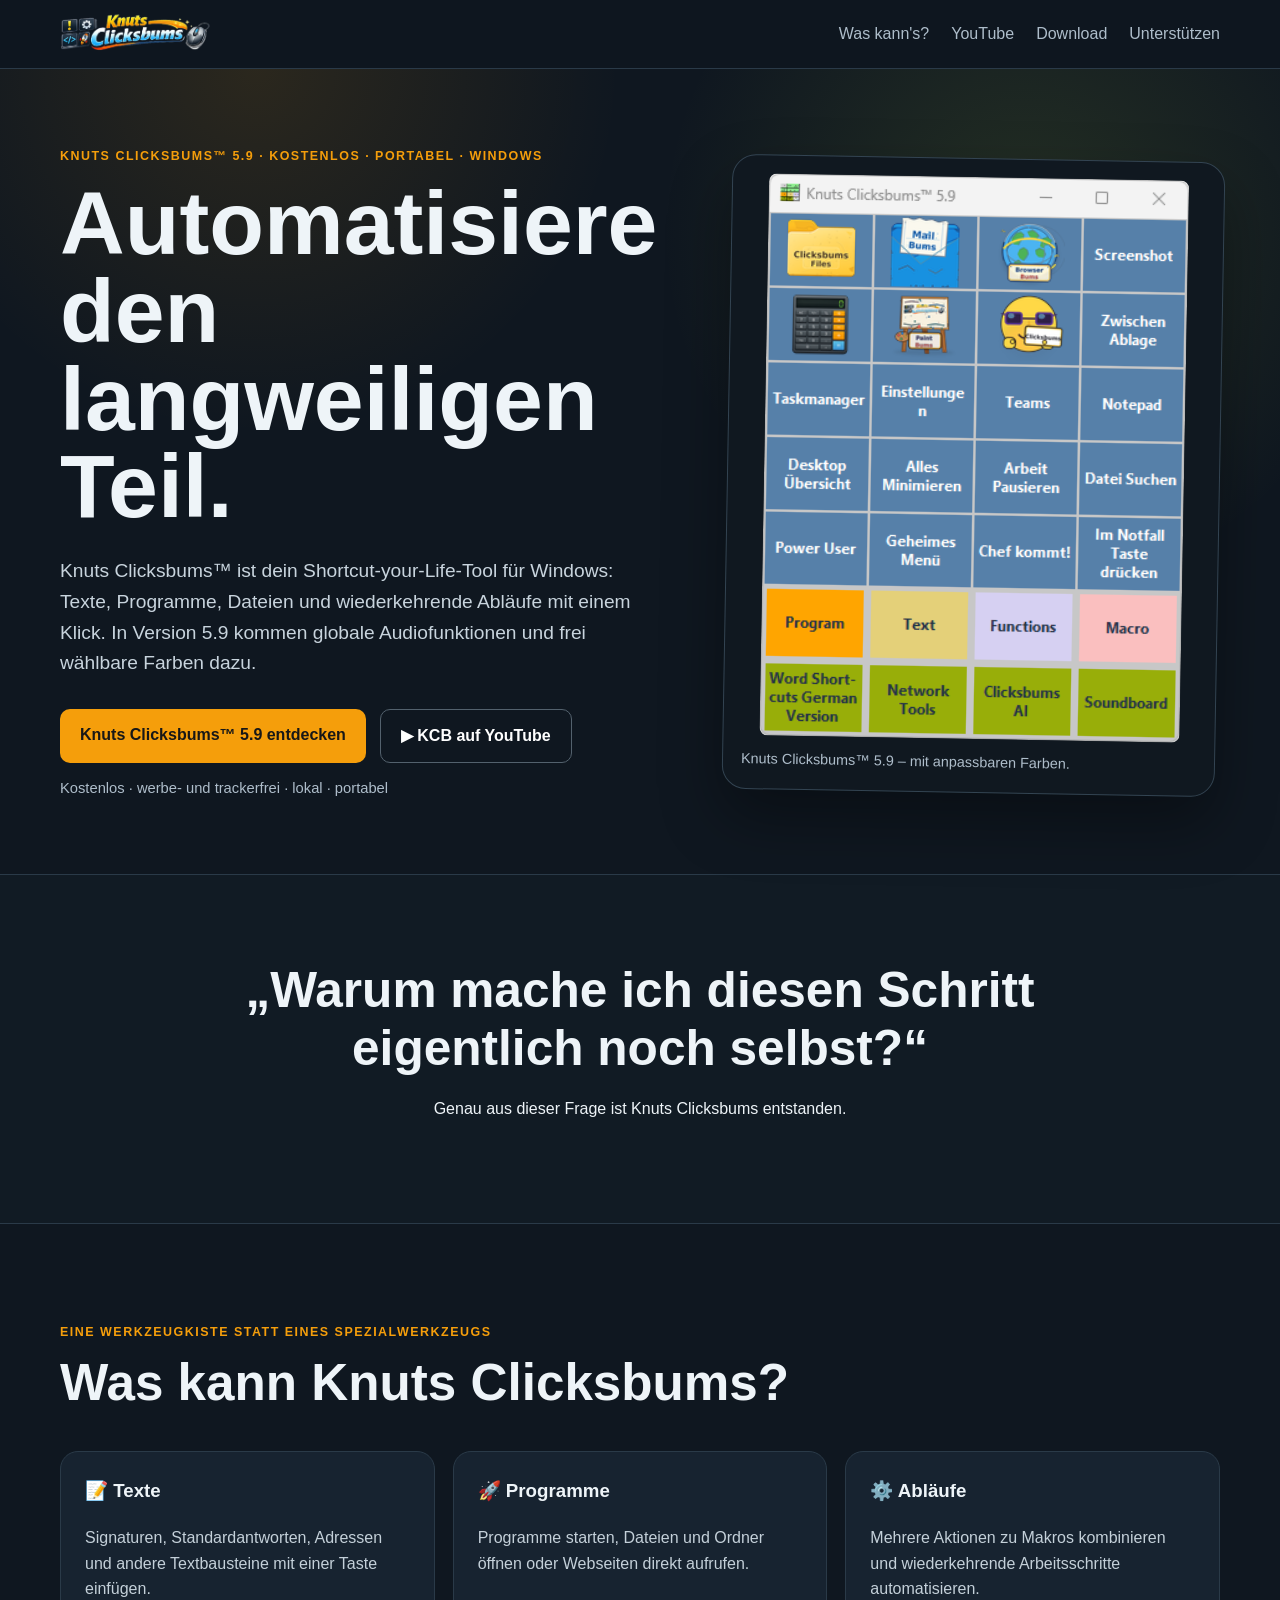
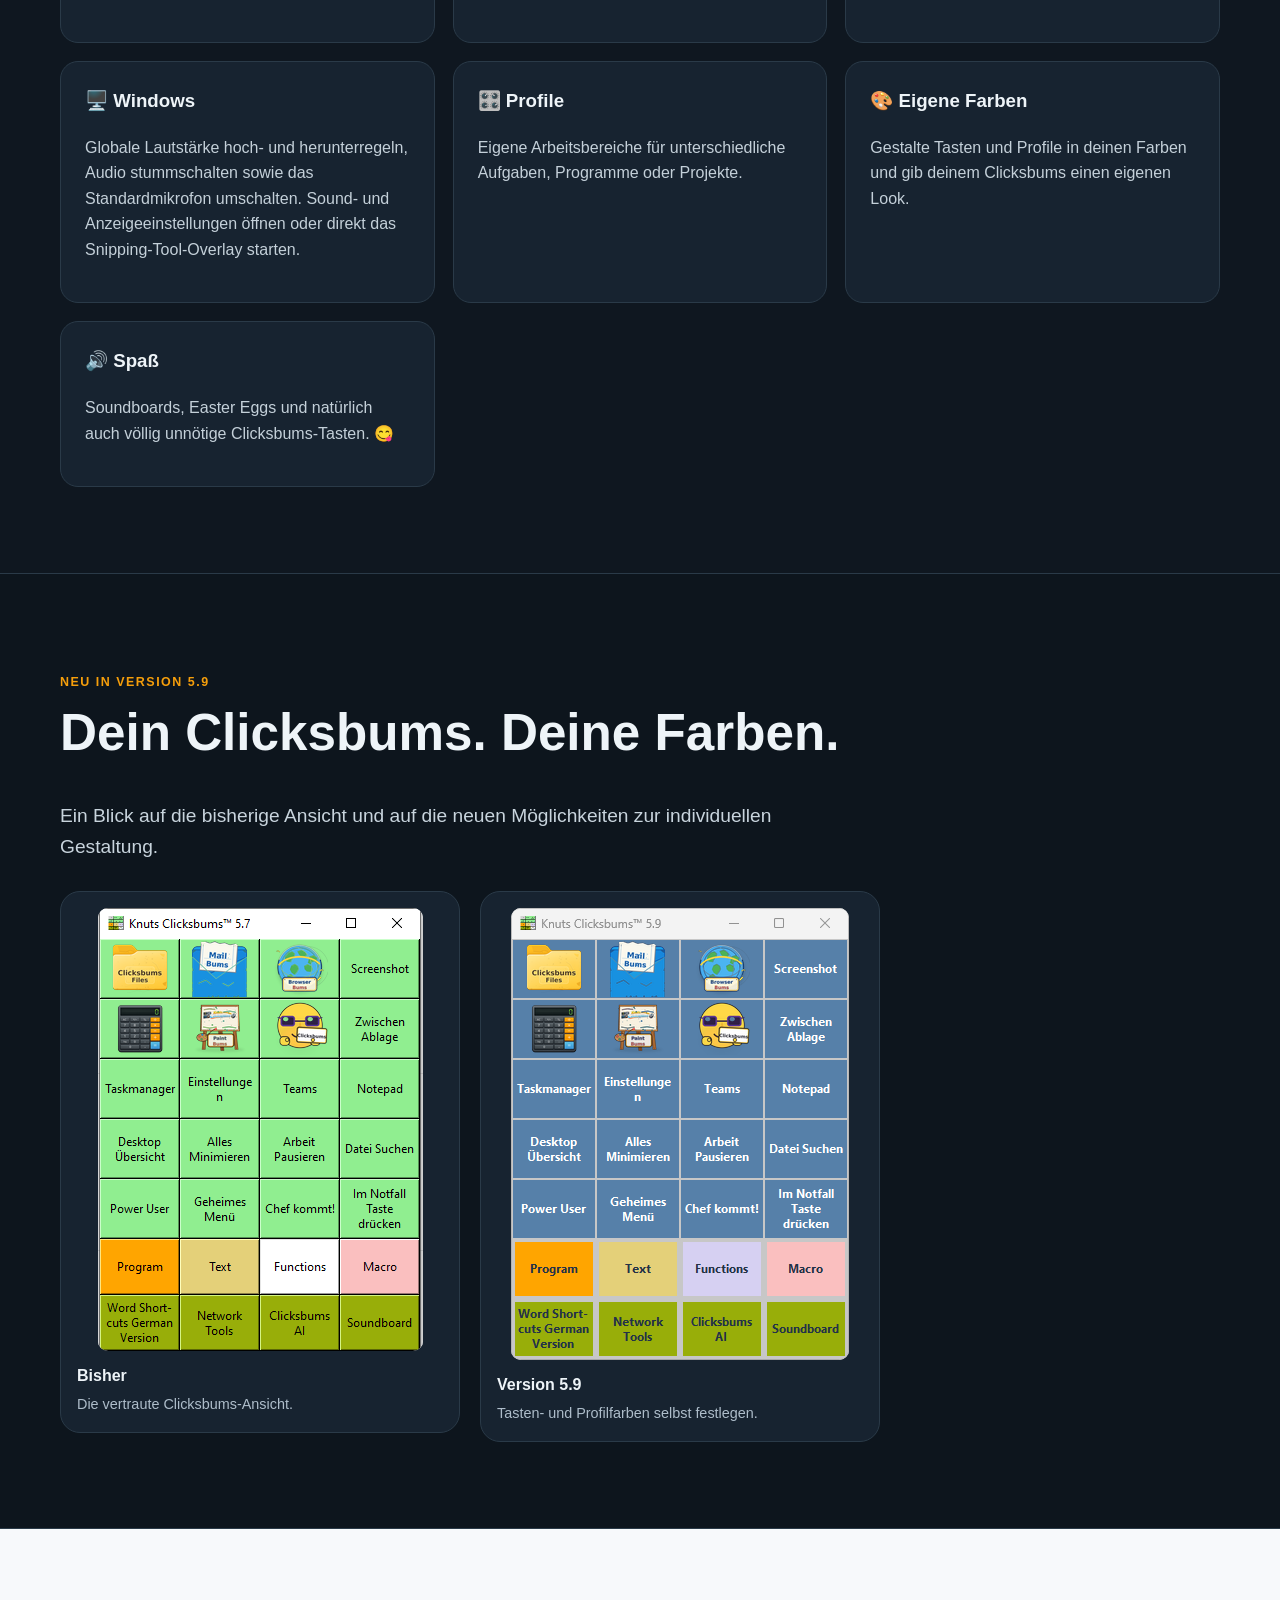
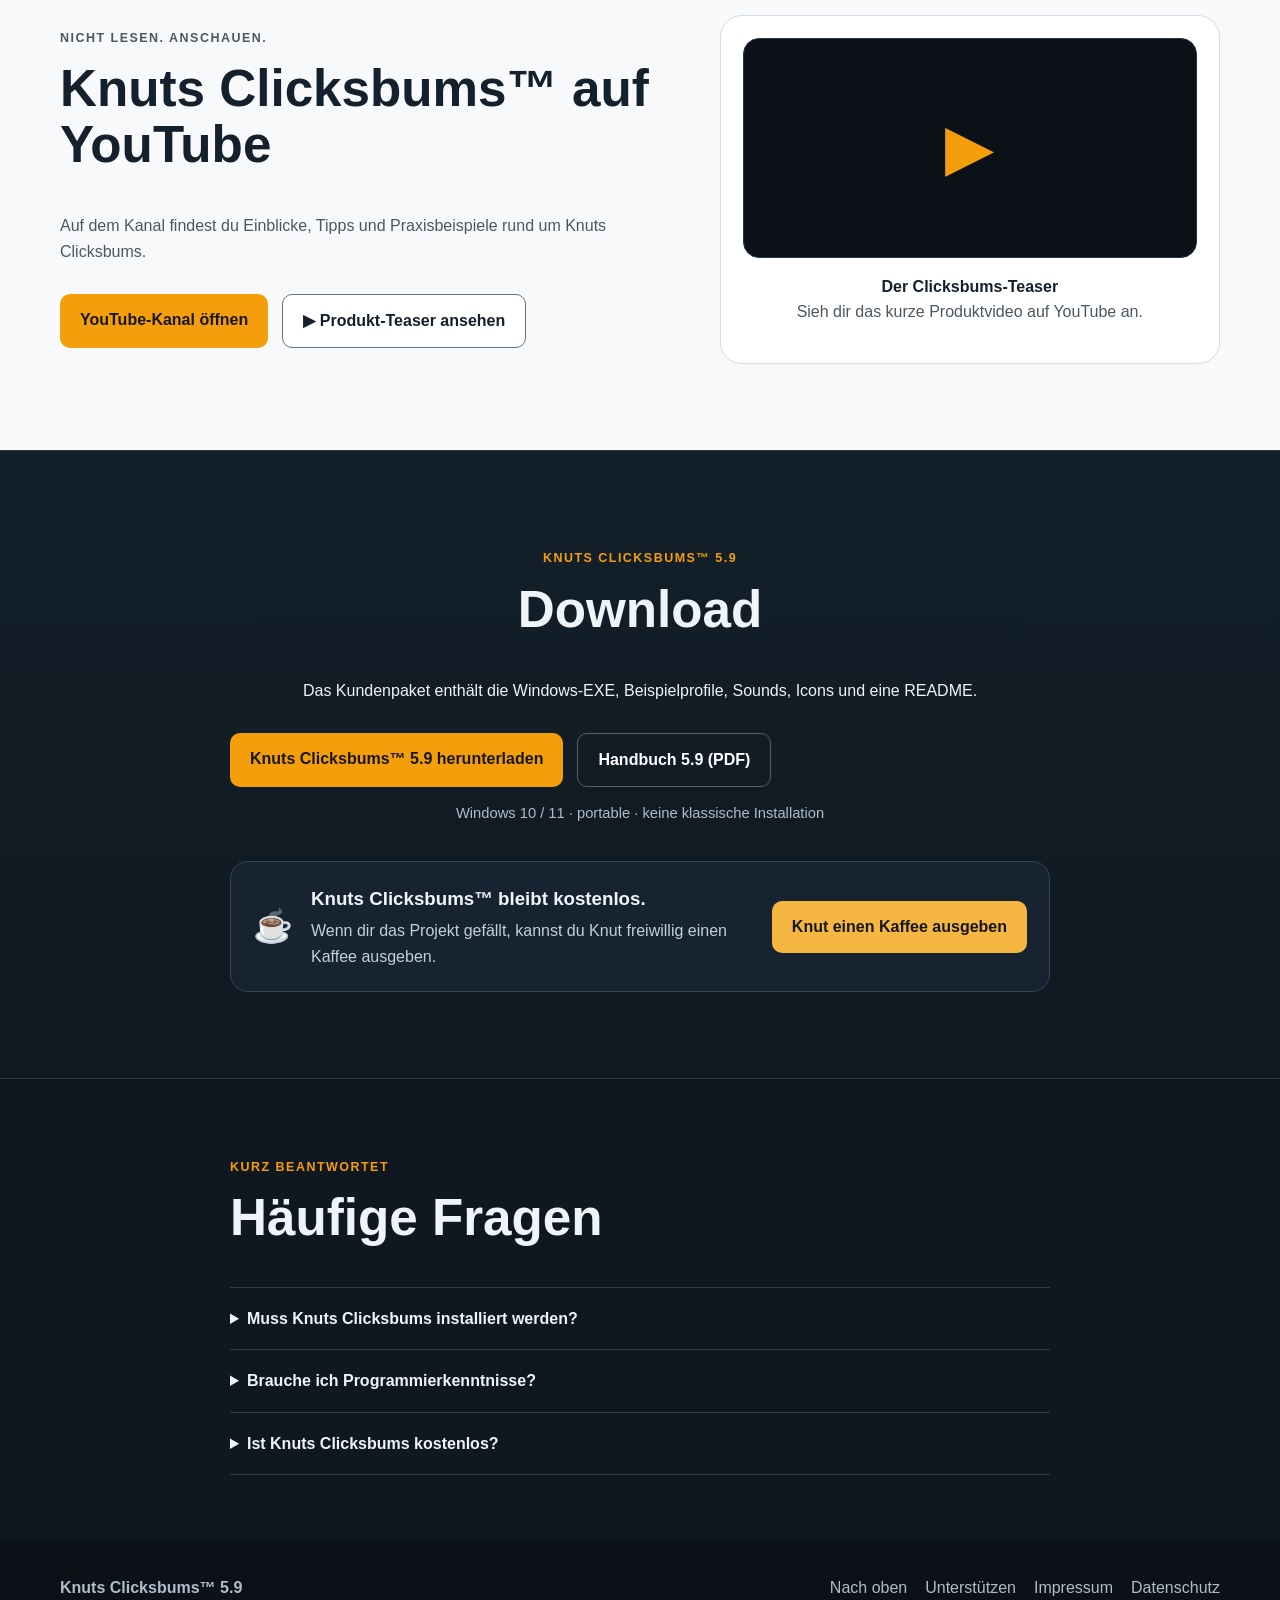
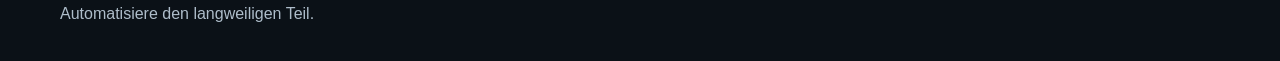
==== commit 4e6a0263: "Fix homepage video links and contrast Use the published v5.9 asset path, remove the duplicate teaser" ====
--- a/index.html
+++ b/index.html
@@ -98,7 +98,6 @@
         <div class="video-card">
           <div class="video-placeholder" aria-hidden="true">▶</div>
           <p><strong>Der Clicksbums-Teaser</strong><br>Sieh dir das kurze Produktvideo auf YouTube an.</p>
-          <a href="https://www.youtube.com/watch?v=TZr33rvdHe4&amp;t=6s" target="_blank" rel="noopener noreferrer">Video auf YouTube öffnen</a>
         </div>
       </div>
     </section>
@@ -109,7 +108,7 @@
         <h2>Download</h2>
         <p>Das Kundenpaket enthält die Windows-EXE, Beispielprofile, Sounds, Icons und eine README.</p>
         <div class="actions center-actions">
-          <a class="btn primary" href="https://github.com/Nyquist2703/clicksbums-website/releases/latest/download/Knuts.Clicksbums.Kundenversion.zip">Knuts Clicksbums™ 5.9 herunterladen</a>
+          <a class="btn primary" href="https://github.com/Nyquist2703/clicksbums-website/releases/download/v5.9/Knuts.Clicksbums.Kundenversion.zip">Knuts Clicksbums™ 5.9 herunterladen</a>
           <a class="btn secondary" href="assets/Knuts_Clicksbums_Handbuch_5_9.pdf" target="_blank" rel="noopener noreferrer">Handbuch 5.9 (PDF)</a>
         </div>
         <p class="small">Windows 10 / 11 · portable · keine klassische Installation</p>
--- a/styles.css
+++ b/styles.css
@@ -18,3 +18,9 @@
 .screenshot-comparison .screenshot-card{display:flex;flex-direction:column;align-items:center}
 .screenshot-comparison .screenshot-card figcaption{align-self:stretch}
 @media(max-width:620px){.screenshot-comparison{grid-template-columns:1fr}.screenshot-comparison .screenshot-card img{max-height:440px}}
+
+/* YouTube section on the light paper background */
+.alt .btn.secondary{color:var(--paperink);background:#fff;border-color:#657482}
+.alt .video-card{background:#fff;border-color:#d6dee5}
+.alt .video-card p{color:#4b5863}
+.alt .video-card p strong{color:var(--paperink)}
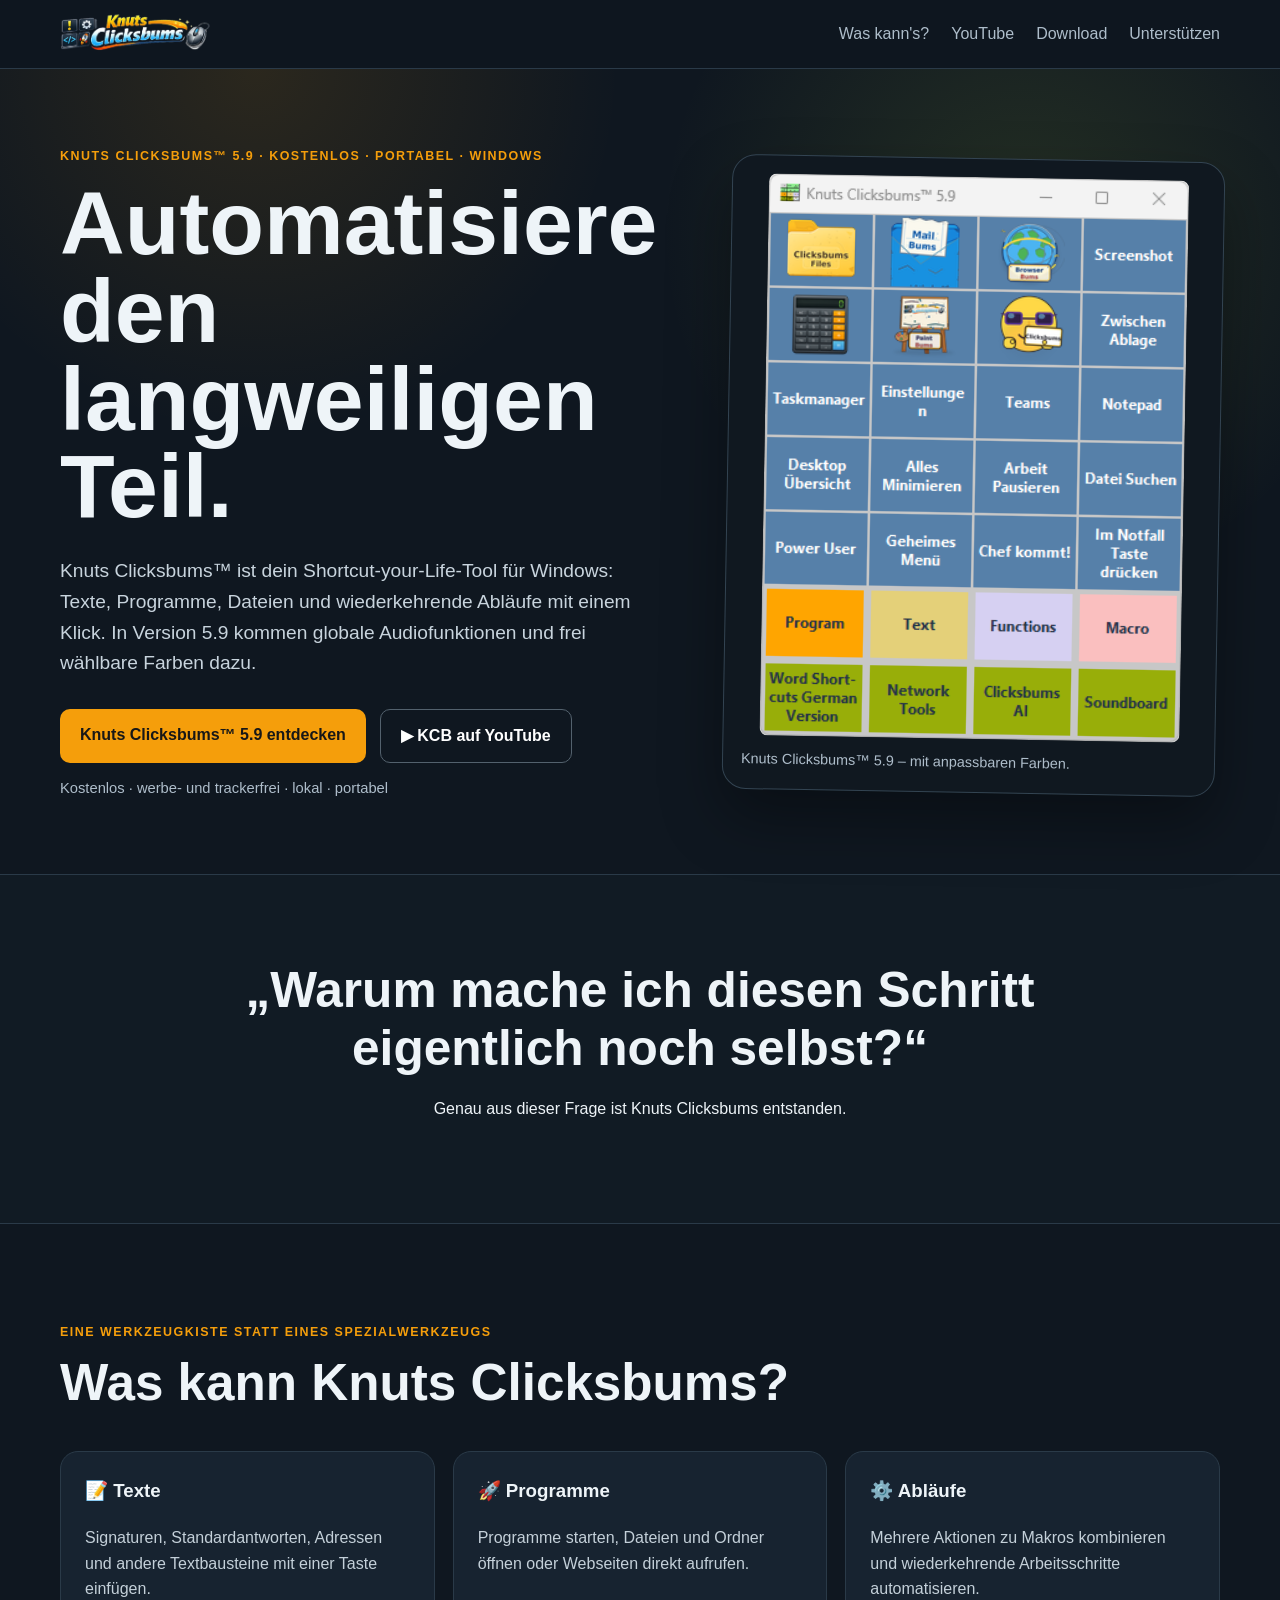
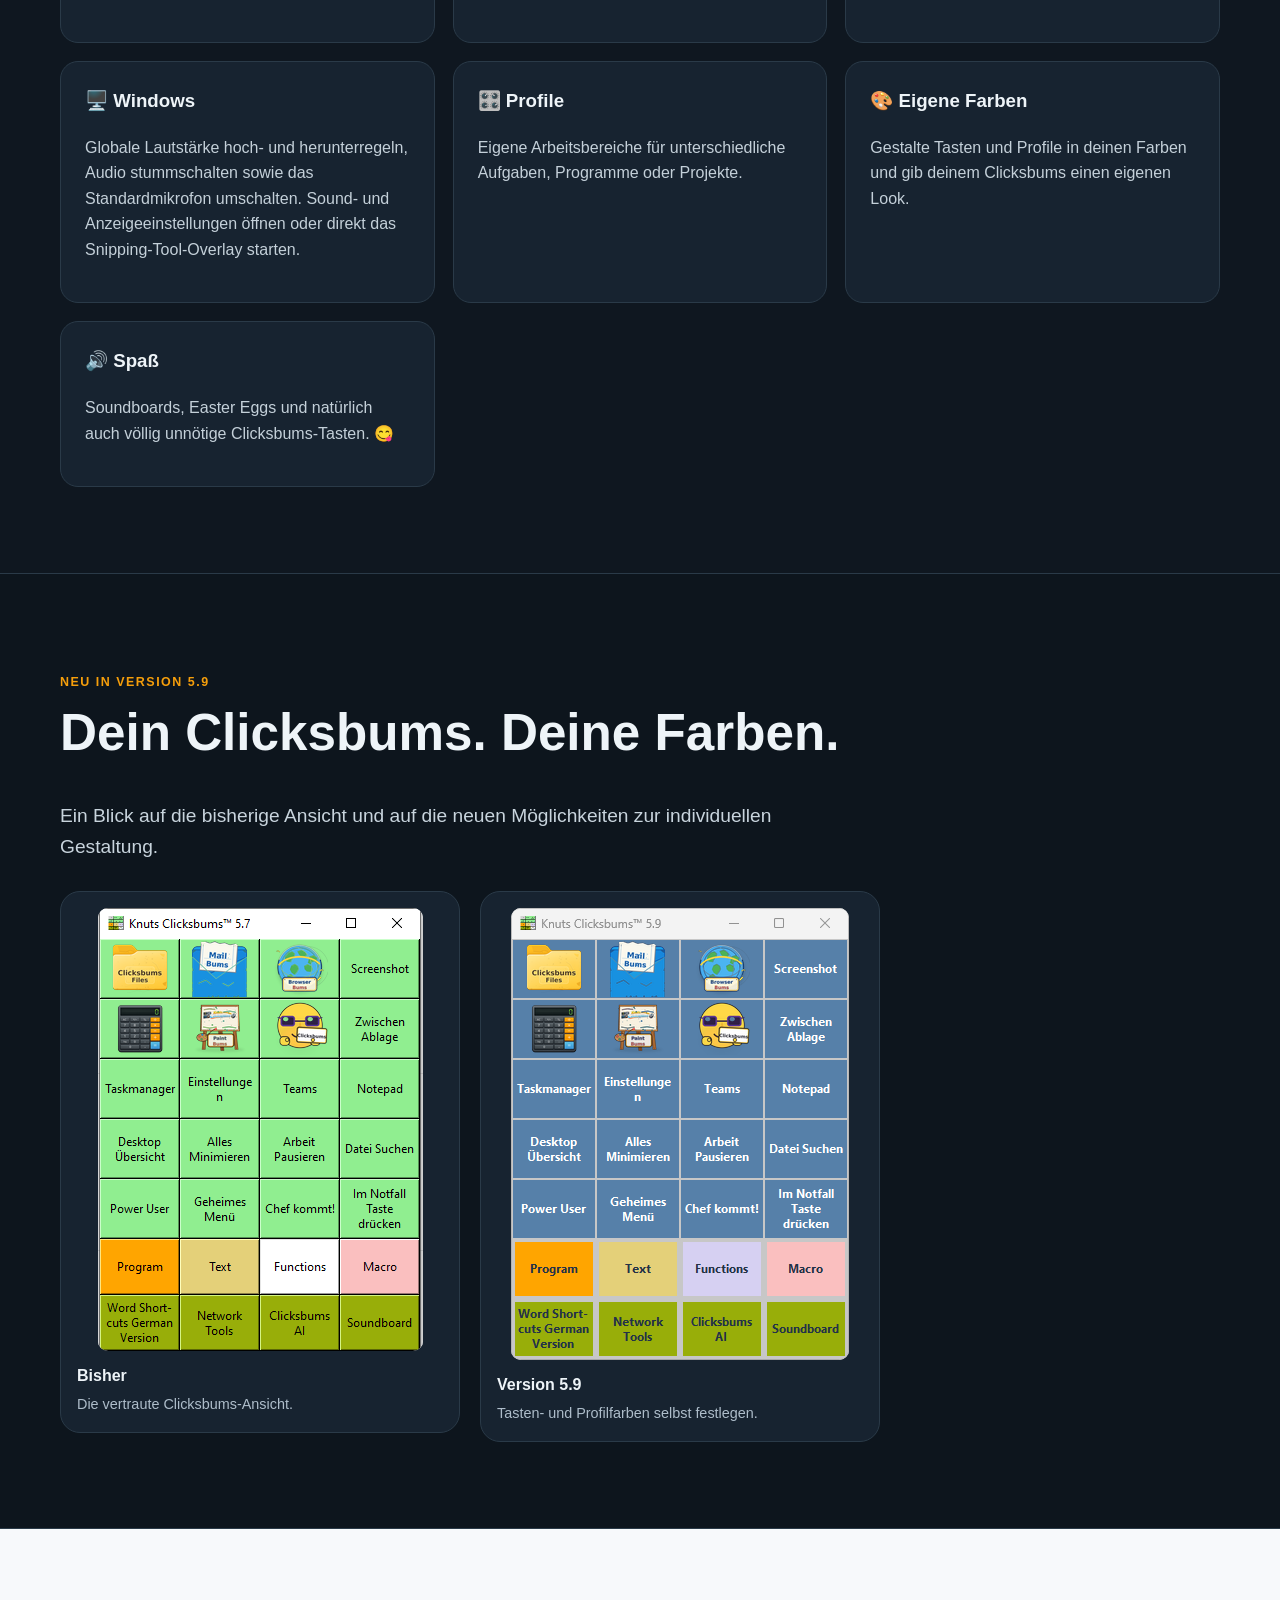
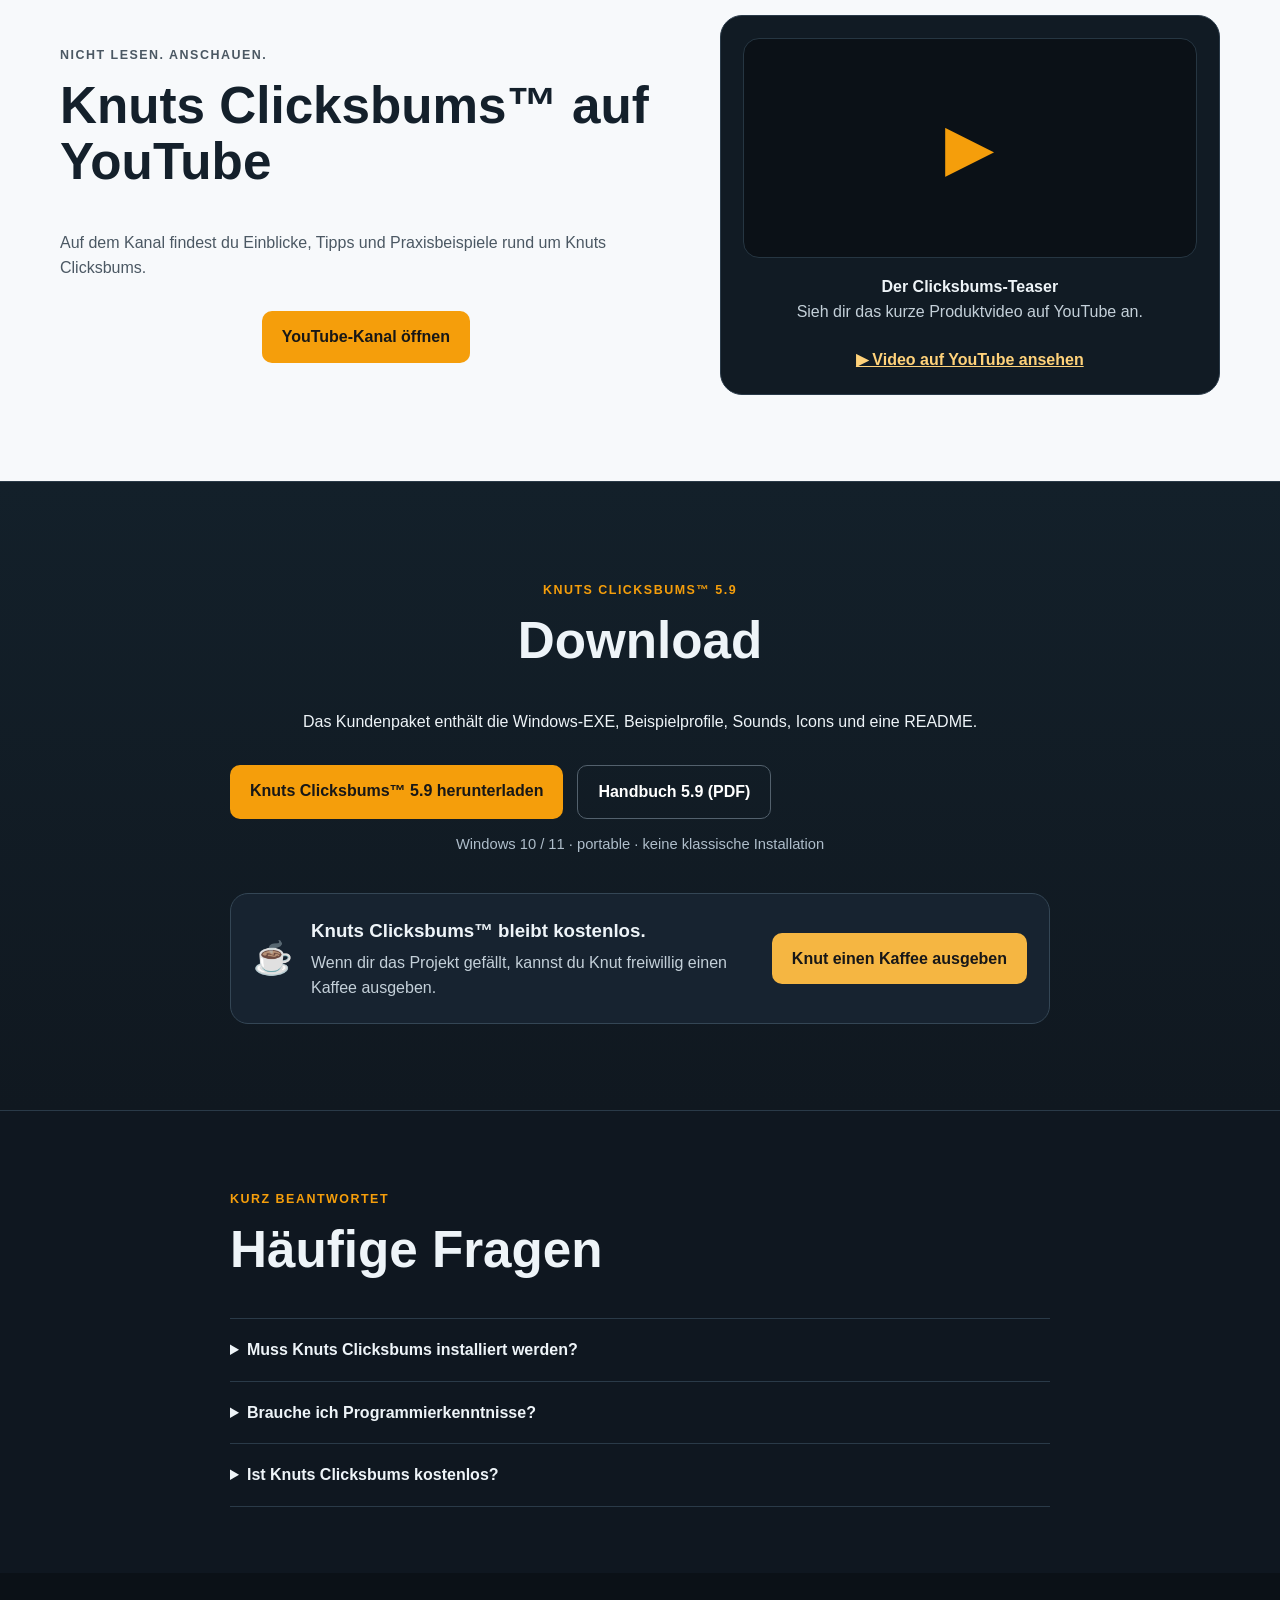
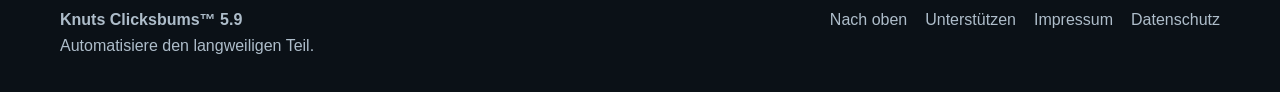
==== commit 25e9cafb: "Center YouTube channel button and restore teaser link" ====
--- a/index.html
+++ b/index.html
@@ -6,7 +6,7 @@
   <meta name="description" content="Knuts Clicksbums™ 5.9 – das kostenlose, portable Shortcut-your-Life-Tool für Windows. Texte, Makros, Profile, globale Audiofunktionen und eigene Farben.">
   <title>Knuts Clicksbums™ 5.9</title>
   <link rel="icon" type="image/png" href="assets/logo.png">
-  <link rel="stylesheet" href="styles.css">
+  <link rel="stylesheet" href="styles.css?v=2">
 </head>
 <body>
   <header class="site-header">
@@ -26,7 +26,7 @@
   <main id="top">
     <section class="hero compact-hero">
       <div class="wrap hero-grid">
-        <div>
+        <div>
           <p class="eyebrow">Knuts Clicksbums™ 5.9 · kostenlos · portabel · Windows</p>
           <h1>Automatisiere den langweiligen Teil.</h1>
           <p class="lead">Knuts Clicksbums™ ist dein Shortcut-your-Life-Tool für Windows: Texte, Programme, Dateien und wiederkehrende Abläufe mit einem Klick. In Version 5.9 kommen globale Audiofunktionen und frei wählbare Farben dazu.</p>
@@ -86,19 +86,19 @@
 
     <section id="youtube" class="section alt">
       <div class="wrap youtube-section">
-        <div>
+        <div class="youtube-copy">
           <p class="eyebrow">Nicht lesen. Anschauen.</p>
           <h2>Knuts Clicksbums™ auf YouTube</h2>
           <p>Auf dem Kanal findest du Einblicke, Tipps und Praxisbeispiele rund um Knuts Clicksbums.</p>
           <div class="actions">
             <a class="btn primary" href="https://www.youtube.com/@KnutsClicksbums" target="_blank" rel="noopener noreferrer">YouTube-Kanal öffnen</a>
-            <a class="btn secondary" href="https://www.youtube.com/watch?v=TZr33rvdHe4&amp;t=6s" target="_blank" rel="noopener noreferrer">▶ Produkt-Teaser ansehen</a>
           </div>
         </div>
         <div class="video-card">
           <div class="video-placeholder" aria-hidden="true">▶</div>
           <p><strong>Der Clicksbums-Teaser</strong><br>Sieh dir das kurze Produktvideo auf YouTube an.</p>
-        </div>
+          <a href="https://www.youtube.com/watch?v=TZr33rvdHe4&amp;t=6s" target="_blank" rel="noopener noreferrer">▶ Video auf YouTube ansehen</a>
+        </div>
       </div>
     </section>
 
--- a/styles.css
+++ b/styles.css
@@ -19,8 +19,10 @@
 .screenshot-comparison .screenshot-card figcaption{align-self:stretch}
 @media(max-width:620px){.screenshot-comparison{grid-template-columns:1fr}.screenshot-comparison .screenshot-card img{max-height:440px}}
 
-/* YouTube section on the light paper background */
-.alt .btn.secondary{color:var(--paperink);background:#fff;border-color:#657482}
-.alt .video-card{background:#fff;border-color:#d6dee5}
-.alt .video-card p{color:#4b5863}
-.alt .video-card p strong{color:var(--paperink)}
+/* YouTube section: centered channel action and readable teaser card */
+.youtube-copy .actions{justify-content:center}
+.alt .video-card{background:#111b24;border-color:#2a3a48}
+.alt .video-card p{color:#c4d0d9}
+.alt .video-card p strong{color:#eef4f8}
+.alt .video-card a{display:inline-block;margin-top:6px;color:#ffd27a;font-weight:800}
+.alt .video-card a:hover{color:#fff}
